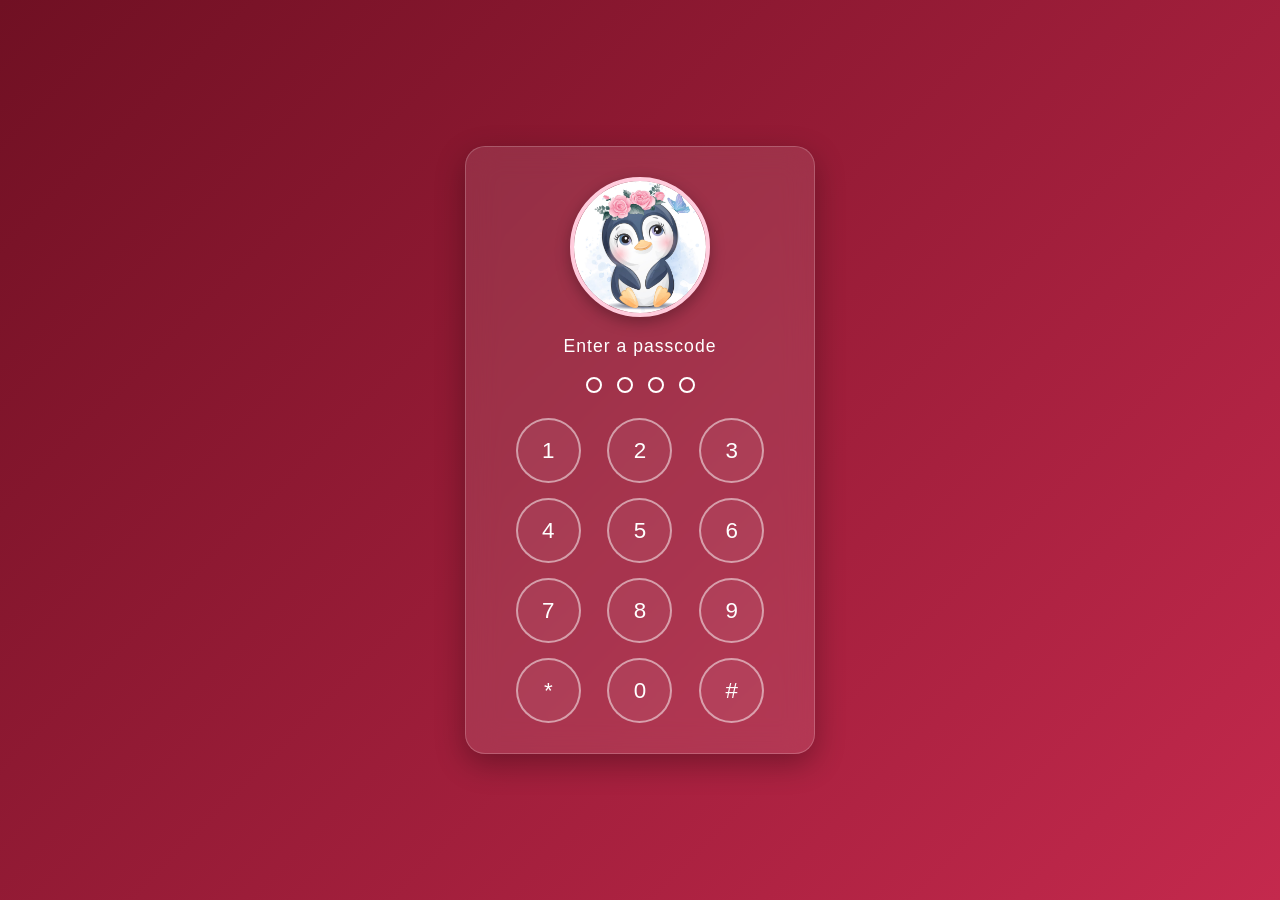
==== index.html @ f897c173 "Refactor floating hearts with styles for animation Updated heart elements with inline styles for pos" ====
<!DOCTYPE html>
<html lang="en">
<head>
    <meta charset="UTF-8">
    <meta name="viewport" content="width=device-width, initial-scale=1.0">
    <title>Happy Birthday!</title>
    <link rel="stylesheet" href="style.css">
</head>
<body>
    <!-- Background Music -->
    <audio id="bg-music" loop>
        <source src="assets/music.mp3" type="audio/mpeg">
    </audio>

   <!-- FLOATING HEARTS BACKGROUND -->
    <div class="hearts-bg">
        <div class="heart" style="--left: 10%; --delay: 0s; --size: 30px;">❤️</div>
        <div class="heart" style="--left: 30%; --delay: 2s; --size: 24px;">💖</div>
        <div class="heart" style="--left: 50%; --delay: 4s; --size: 35px;">💕</div>
        <div class="heart" style="--left: 70%; --delay: 1s; --size: 26px;">❤️</div>
        <div class="heart" style="--left: 85%; --delay: 5s; --size: 20px;">💖</div>
        <div class="heart" style="--left: 20%; --delay: 3s; --size: 28px;">💕</div>
    </div>

    <!-- SECTION 1: PASSCODE LOCK SCREEN -->
    <div id="lock-screen" class="screen">
        <div class="lock-container">
            <div class="image-frame">
                <!-- Heart shape frame ke liye CSS use karenge -->
                <img src="penguin.png" alt="Cute Penguin" id="profile-pic">
            </div>
            
            <h2>Enter a passcode</h2>
            
            <div class="passcode-display">
                <span class="dot" id="dot-1"></span>
                <span class="dot" id="dot-2"></span>
                <span class="dot" id="dot-3"></span>
                <span class="dot" id="dot-4"></span>
            </div>

            <div class="keypad">
                <button class="key" onclick="pressKey('1')">1</button>
                <button class="key" onclick="pressKey('2')">2</button>
                <button class="key" onclick="pressKey('3')">3</button>
                <button class="key" onclick="pressKey('4')">4</button>
                <button class="key" onclick="pressKey('5')">5</button>
                <button class="key" onclick="pressKey('6')">6</button>
                <button class="key" onclick="pressKey('7')">7</button>
                <button class="key" onclick="pressKey('8')">8</button>
                <button class="key" onclick="pressKey('9')">9</button>
                <button class="key" onclick="clearPasscode()">*</button>
                <button class="key" onclick="pressKey('0')">0</button>
                <button class="key" onclick="clearPasscode()">#</button>
            </div>
            <p id="error-message" style="color: #ffb3b3; display: none; margin-top: 15px;">Wrong Passcode! Try again.</p>
        </div>
    </div>

    <!-- SECTION 2: GIFTS SCREEN -->
    <div id="main-content" class="screen hidden">
        <div class="gifts-container">
            <h1 class="title-text">CLICK ON GIFTS TO OPEN</h1>
            
            <div class="gifts-row">
                <div class="gift-box" onclick="openGift(1)">
                    <img src="assets/gift.png" alt="Gift 1">
                </div>
                <div class="gift-box" onclick="openGift(2)">
                    <img src="assets/gift.png" alt="Gift 2">
                </div>
                <div class="gift-box" onclick="openGift(3)">
                    <img src="assets/gift.png" alt="Gift 3">
                </div>
            </div>
        </div>
    </div>

    <!-- SECTION 3: POLAROID / MESSAGE POPUPS -->
    <div id="popup-screen" class="screen hidden">
        <div class="popup-content">
            <button class="close-btn" onclick="closePopup()">X</button>
            <div id="popup-message">
                <!-- Messages JS se aayenge -->
            </div>
        </div>
    </div>

    <script src="script.js"></script>
</body>
</html>
---- style.css ----
/* BASIC SETUP */
* {
    margin: 0;
    padding: 0;
    box-sizing: border-box;
    font-family: 'Arial', sans-serif;
}

body {
    /* Safe fallback color agar gradient load na ho */
    background-color: #701023; 
    
    /* iOS Safari aur baaki sabhi browsers ke liye full gradient support */
    background: -webkit-linear-gradient(135deg, #701023 0%, #c4294d 100%);
    background: linear-gradient(135deg, #701023 0%, #c4294d 100%);
    
    color: white;
    display: flex;
    justify-content: center;
    align-items: center;
    
    /* iPhone par layout fix karne ke liye fixed height aur width */
    width: 100vw;
    height: 100vh;
    height: -webkit-fill-available; /* iPhone specific height fix */
    
    overflow: hidden; 
    position: relative;
}

/* HTML tag ko bhi background color dena zaroori hai taaki iPhone background white na kare */
html {
    background-color: #701023;
    height: -webkit-fill-available;
}
/* FLOATING HEARTS ANIMATION */
/* FLOATING HEARTS ANIMATION */
.hearts-bg {
    position: fixed; /* absolute ki jagah fixed taaki screen ke upar hi rahe */
    top: 0;
    left: 0;
    width: 100%;
    height: 100%;
    z-index: 0; /* Box ke piche rahega par background ke upar */
    overflow: hidden;
    pointer-events: none; /* Isse aap background ke piche ke buttons par click kar paoge */
}

.heart {
    position: absolute;
    bottom: -50px; /* Screen ke bilkul niche se start hoga */
    left: var(--left);
    font-size: var(--size);
    animation: floatUp 7s infinite linear;
    animation-delay: var(--delay);
    opacity: 0.6;
    will-change: transform; /* iPhone ke browser ko performance smooth rakhne ke liye bolta hai */
}

/* Hearts ko upar udane ka aur responsive rakhne ka jadoo */
@keyframes floatUp {
    0% {
        transform: translateY(0) scale(1);
        opacity: 0.8;
    }
    100% {
        transform: translateY(-110vh) scale(1.3); /* vh use kiya taaki har phone screen ke upar tak jaye */
        opacity: 0;
    }
}
/* COMMON SCREEN STYLES */
.screen {
    width: 100%;
    height: 100%;
    display: flex;
    justify-content: center;
    align-items: center;
    text-align: center;
    position: absolute;
    top: 0;
    left: 0;
    padding: 20px;
}

.hidden {
    display: none !important;
}

/* -------------------------------------
   SECTION 1: PASSCODE LOCK SCREEN
--------------------------------------- */
.lock-container {
    /* Glassmorphism Effect */
    background: rgba(255, 255, 255, 0.1);
    backdrop-filter: blur(15px);
    -webkit-backdrop-filter: blur(15px);
    border: 1px solid rgba(255, 255, 255, 0.2);
    
    padding: 30px 20px;
    border-radius: 20px;
    box-shadow: 0 10px 30px rgba(0,0,0,0.3);
    width: 100%;
    max-width: 350px;
}

/* Heart-shaped Image Frame */
.image-frame img {
    width: 140px; 
    height: 140px;
    border-radius: 50%; /* Image ko gol banayega */
    border: 4px solid #ffccdd;
    margin-bottom: 15px;
    object-fit: cover;
    box-shadow: 0 5px 15px rgba(0,0,0,0.3);
}

h2 {
    font-size: 1.1rem;
    margin-bottom: 20px;
    font-weight: normal;
    letter-spacing: 1px;
}

.passcode-display {
    display: flex;
    justify-content: center;
    gap: 15px;
    margin-bottom: 25px;
}

.dot {
    width: 16px;
    height: 16px;
    border: 2px solid white;
    border-radius: 50%;
    display: inline-block;
    transition: 0.2s;
}

.dot.active {
    background-color: white;
    transform: scale(1.2);
    box-shadow: 0 0 10px white;
}

.keypad {
    display: grid;
    grid-template-columns: repeat(3, 1fr);
    gap: 15px;
    max-width: 260px; 
    margin: 0 auto;
}

.key {
    background: rgba(255, 255, 255, 0.05);
    border: 2px solid rgba(255, 255, 255, 0.5);
    color: white;
    font-size: 1.4rem;
    width: 65px; 
    height: 65px;
    border-radius: 50%;
    cursor: pointer;
    transition: 0.2s;
    display: flex;
    justify-content: center;
    align-items: center;
    margin: 0 auto;
}

.key:hover, .key:active {
    background: rgba(255, 255, 255, 0.3);
    border-color: white;
    transform: scale(0.95);
}

/* -------------------------------------
   SECTION 2: GIFTS & POPUPS
--------------------------------------- */
.gifts-container {
    width: 100%;
    max-width: 500px;
}

.title-text {
    font-size: 2rem;
    margin-bottom: 40px;
    text-transform: uppercase;
    letter-spacing: 2px;
    text-shadow: 2px 2px 5px rgba(0,0,0,0.5);
}

.gifts-row {
    display: flex;
    justify-content: center;
    gap: 20px;
}

.gift-box {
    cursor: pointer;
    transition: 0.3s;
}

.gift-box img {
    width: 80px;
    height: auto;
    filter: drop-shadow(0 10px 10px rgba(0,0,0,0.4));
    transition: 0.3s;
}

.gift-box:hover img {
    transform: translateY(-10px) scale(1.1);
}

/* Polaroid Popup Style */
.popup-content {
    background: white;
    color: black;
    padding: 20px;
    padding-top: 40px;
    border-radius: 10px;
    width: 90%;
    max-width: 350px;
    position: relative;
    box-shadow: 0 15px 35px rgba(0,0,0,0.5);
    transform: rotate(-2deg); /* Polaroid ko thoda teda karne ke liye */
}

.close-btn {
    position: absolute;
    top: 10px;
    right: 15px;
    background: none;
    border: none;
    font-size: 1.5rem;
    font-weight: bold;
    color: #c4294d;
    cursor: pointer;
}

#popup-message {
    font-size: 1.2rem;
    font-family: 'Comic Sans MS', cursive, sans-serif;
    color: #333;
}

/* MOBILE RESPONSIVENESS */
@media (max-width: 360px) {
    .lock-container { padding: 20px 15px; }
    .image-frame img { width: 110px; height: 110px; }
    .key { width: 55px; height: 55px; font-size: 1.2rem; }
    .gifts-row { flex-wrap: wrap; gap: 15px; }
    .gift-box img { width: 70px; }
}
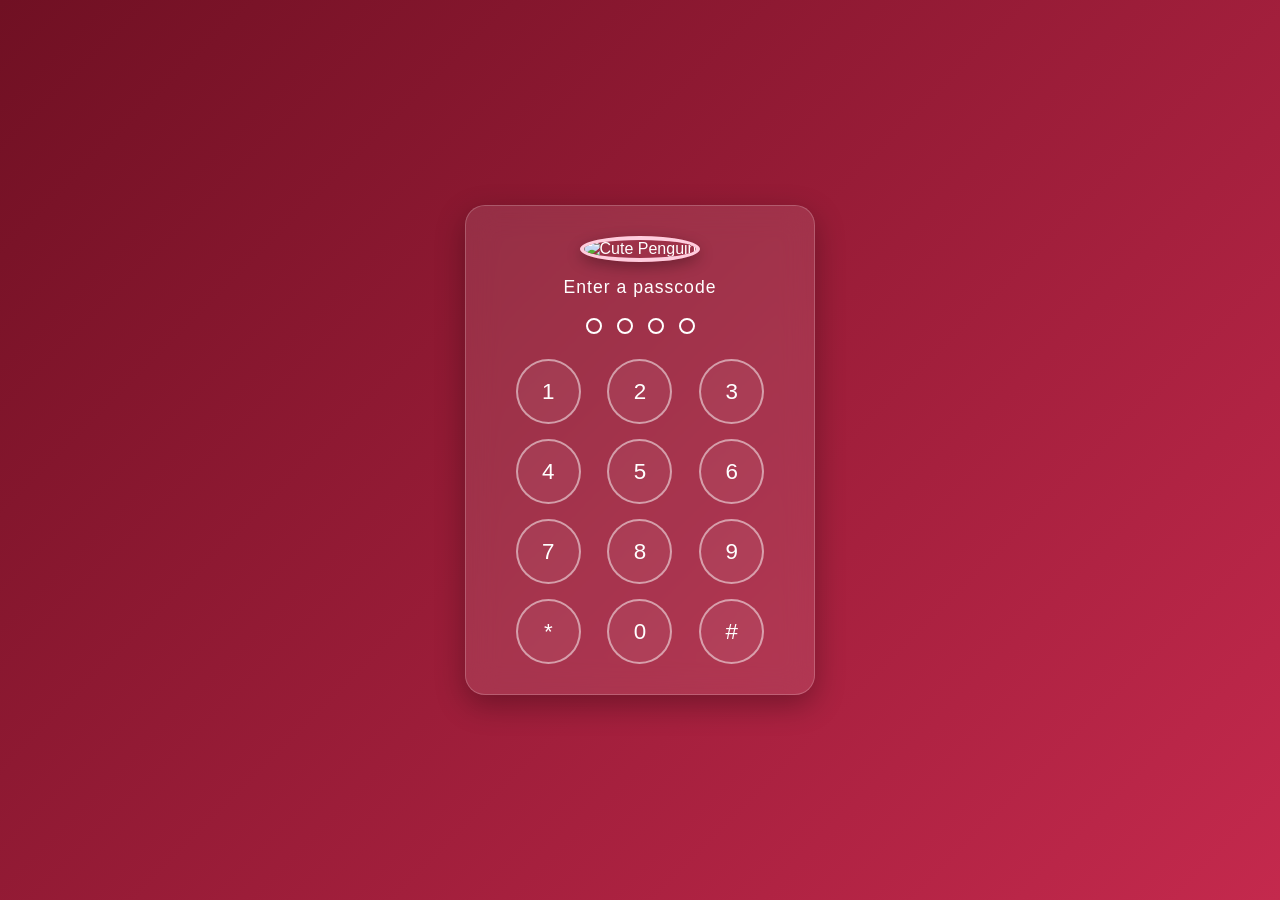
==== commit 043d53c6: "Update hearts and gifts sections in index.html" ====
--- a/index.html
+++ b/index.html
@@ -7,38 +7,31 @@
     <link rel="stylesheet" href="style.css">
 </head>
 <body>
-    <!-- Background Music -->
     <audio id="bg-music" loop>
         <source src="assets/music.mp3" type="audio/mpeg">
     </audio>
 
-   <!-- FLOATING HEARTS BACKGROUND -->
     <div class="hearts-bg">
         <div class="heart" style="--left: 10%; --delay: 0s; --size: 30px;">❤️</div>
-        <div class="heart" style="--left: 30%; --delay: 2s; --size: 24px;">💖</div>
+        <div class="heart" style="--left: 30%; --delay: 2s; --size: 24px;">🎀</div>
         <div class="heart" style="--left: 50%; --delay: 4s; --size: 35px;">💕</div>
-        <div class="heart" style="--left: 70%; --delay: 1s; --size: 26px;">❤️</div>
+        <div class="heart" style="--left: 70%; --delay: 1s; --size: 26px;">🧸</div>
         <div class="heart" style="--left: 85%; --delay: 5s; --size: 20px;">💖</div>
-        <div class="heart" style="--left: 20%; --delay: 3s; --size: 28px;">💕</div>
     </div>
 
     <!-- SECTION 1: PASSCODE LOCK SCREEN -->
     <div id="lock-screen" class="screen">
         <div class="lock-container">
             <div class="image-frame">
-                <!-- Heart shape frame ke liye CSS use karenge -->
-                <img src="penguin.png" alt="Cute Penguin" id="profile-pic">
+                <img src="assets/penguin.jpg" alt="Cute Penguin" id="profile-pic">
             </div>
-            
             <h2>Enter a passcode</h2>
-            
             <div class="passcode-display">
                 <span class="dot" id="dot-1"></span>
                 <span class="dot" id="dot-2"></span>
                 <span class="dot" id="dot-3"></span>
                 <span class="dot" id="dot-4"></span>
             </div>
-
             <div class="keypad">
                 <button class="key" onclick="pressKey('1')">1</button>
                 <button class="key" onclick="pressKey('2')">2</button>
@@ -60,28 +53,18 @@
     <!-- SECTION 2: GIFTS SCREEN -->
     <div id="main-content" class="screen hidden">
         <div class="gifts-container">
-            <h1 class="title-text">CLICK ON GIFTS TO OPEN</h1>
-            
+            <h1 class="title-text">CLICK ON GIFTS TO OPEN 🎀</h1>
             <div class="gifts-row">
-                <div class="gift-box" onclick="openGift(1)">
+                <!-- Ab ye seedha naye page par bhejenge -->
+                <div class="gift-box" onclick="location.href='gift1.html'">
                     <img src="assets/gift.png" alt="Gift 1">
                 </div>
-                <div class="gift-box" onclick="openGift(2)">
+                <div class="gift-box" onclick="location.href='gift2.html'">
                     <img src="assets/gift.png" alt="Gift 2">
                 </div>
-                <div class="gift-box" onclick="openGift(3)">
+                <div class="gift-box" onclick="location.href='gift3.html'">
                     <img src="assets/gift.png" alt="Gift 3">
                 </div>
-            </div>
-        </div>
-    </div>
-
-    <!-- SECTION 3: POLAROID / MESSAGE POPUPS -->
-    <div id="popup-screen" class="screen hidden">
-        <div class="popup-content">
-            <button class="close-btn" onclick="closePopup()">X</button>
-            <div id="popup-message">
-                <!-- Messages JS se aayenge -->
             </div>
         </div>
     </div>
--- a/style.css
+++ b/style.css
@@ -41,8 +41,7 @@
     left: 0;
     width: 100%;
     height: 100%;
-    z-index: 0; /* Box ke piche rahega par background ke upar */
-    overflow: hidden;
+   
     pointer-events: none; /* Isse aap background ke piche ke buttons par click kar paoge */
 }
 
@@ -251,3 +250,89 @@
     .gifts-row { flex-wrap: wrap; gap: 15px; }
     .gift-box img { width: 70px; }
 }
+/* UPGRADED LOVE TEMPLATE BOX */
+.love-template-box {
+    background: rgba(255, 240, 243, 0.95); /* Creamy white/pinkish background */
+    color: #4a0e17; /* Dark maroon text for readability */
+    padding: 25px 15px;
+    border-radius: 25px;
+    width: 92%;
+    max-width: 400px;
+    height: 80vh; /* Phone ki screen ke hisaab se 80% height */
+    overflow-y: auto; /* Agar content zyada ho toh scroll ho jaye */
+    position: relative;
+    box-shadow: 0 15px 35px rgba(0,0,0,0.6);
+    border: 3px solid #ffccd5;
+}
+
+.close-btn {
+    position: sticky; /* Taaki scroll karne par bhi close button upar hi rahe */
+    top: 0;
+    float: right;
+    background: #c4294d;
+    border: none;
+    font-size: 0.9rem;
+    font-weight: bold;
+    color: white;
+    padding: 8px 15px;
+    border-radius: 20px;
+    cursor: pointer;
+    box-shadow: 0 5px 10px rgba(0,0,0,0.2);
+    z-index: 100;
+}
+
+#popup-header-title h3 {
+    font-size: 1.6rem;
+    color: #c4294d;
+    margin-top: 10px;
+    margin-bottom: 20px;
+    font-family: 'Georgia', serif;
+}
+
+/* MEMORIES GALLERY (POLAROID GRID) */
+.memories-gallery {
+    display: grid;
+    grid-template-columns: repeat(2, 1fr); /* 2 columns me photos dikhengi */
+    gap: 15px;
+    margin-bottom: 25px;
+}
+
+.polaroid {
+    background: white;
+    padding: 8px;
+    padding-bottom: 15px;
+    box-shadow: 0 8px 15px rgba(0,0,0,0.15);
+    border-radius: 4px;
+    transform: rotate(calc(var(--r, 0deg))); /* Thoda random rotation effect */
+}
+
+/* Photos ko realistic look dene ke liye thoda tede-mede angles */
+.polaroid:nth-child(odd) { --r: -3deg; }
+.polaroid:nth-child(even) { --r: 3deg; }
+
+.polaroid img {
+    width: 100%;
+    height: 120px;
+    object-fit: cover;
+    border: 1px solid #ddd;
+}
+
+.caption {
+    font-size: 0.75rem;
+    text-align: center;
+    margin-top: 8px;
+    font-family: 'Comic Sans MS', cursive, sans-serif;
+    color: #555;
+}
+
+/* LOVE LETTER TEXT SECTION */
+.love-letter {
+    background: #fff5f6;
+    padding: 15px;
+    border-radius: 15px;
+    border-left: 4px solid #c4294d;
+    text-align: left;
+    font-size: 1.05rem;
+    line-height: 1.6;
+    font-family: 'Georgia', serif;
+}
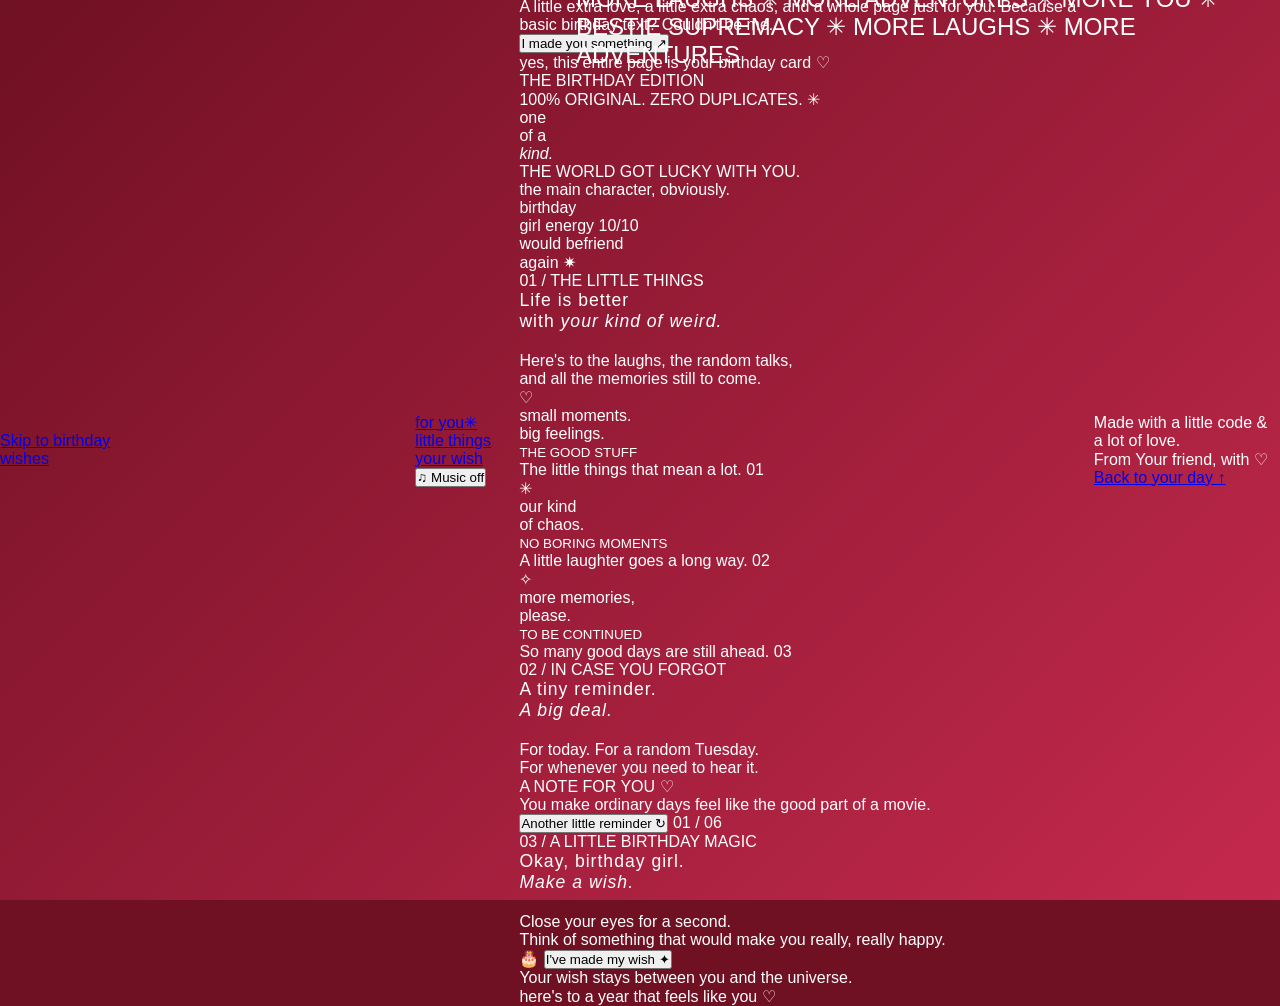
==== commit c62f3747: "Enhance index.html with meta tags and accessibility Added meta tags for theme color and description," ====
--- a/index.html
+++ b/index.html
@@ -1,74 +1,459 @@
 <!DOCTYPE html>
 <html lang="en">
 <head>
-    <meta charset="UTF-8">
-    <meta name="viewport" content="width=device-width, initial-scale=1.0">
-    <title>Happy Birthday!</title>
-    <link rel="stylesheet" href="style.css">
+  <meta charset="UTF-8">
+
+  <meta
+    name="viewport"
+    content="width=device-width, initial-scale=1.0"
+  >
+
+  <meta name="theme-color" content="#ff71ad">
+
+  <meta
+    name="description"
+    content="A little corner of the internet, made for a very special birthday girl."
+  >
+
+  <title>For you, birthday girl ♡</title>
+
+  <link
+    rel="icon"
+    type="image/svg+xml"
+    href="data:image/svg+xml,%3Csvg xmlns='http://www.w3.org/2000/svg' viewBox='0 0 64 64'%3E%3Crect width='64' height='64' rx='16' fill='%23ff71ad'/%3E%3Cpath d='M32 48 13 30C1 17 21 5 32 20 43 5 63 17 51 30Z' fill='%23251c24'/%3E%3C/svg%3E"
+  >
+
+  <link rel="stylesheet" href="style.css">
+  <script src="script.js" defer></script>
 </head>
+
 <body>
-    <audio id="bg-music" loop>
-        <source src="assets/music.mp3" type="audio/mpeg">
-    </audio>
-
-    <div class="hearts-bg">
-        <div class="heart" style="--left: 10%; --delay: 0s; --size: 30px;">❤️</div>
-        <div class="heart" style="--left: 30%; --delay: 2s; --size: 24px;">🎀</div>
-        <div class="heart" style="--left: 50%; --delay: 4s; --size: 35px;">💕</div>
-        <div class="heart" style="--left: 70%; --delay: 1s; --size: 26px;">🧸</div>
-        <div class="heart" style="--left: 85%; --delay: 5s; --size: 20px;">💖</div>
+  <a class="skip-link" href="#main">
+    Skip to birthday wishes
+  </a>
+
+  <canvas id="confetti" aria-hidden="true"></canvas>
+
+  <header class="topbar wrap">
+    <a
+      class="wordmark"
+      href="#main"
+      aria-label="For you, home"
+    >
+      for you<span aria-hidden="true">✳</span>
+    </a>
+
+    <nav aria-label="Birthday sections">
+      <a href="#little-things">little things</a>
+      <a href="#wish">your wish</a>
+    </nav>
+
+    <button
+      class="music-button"
+      id="music-button"
+      type="button"
+      aria-pressed="false"
+    >
+      <span aria-hidden="true">♫</span>
+      <span id="music-label">Music off</span>
+    </button>
+  </header>
+
+  <main id="main">
+    <section
+      class="hero wrap"
+      aria-labelledby="birthday-title"
+    >
+      <div class="hero-copy">
+        <p class="eyebrow">
+          <span class="mini-star" aria-hidden="true">✦</span>
+          A VERY IMPORTANT HUMAN WAS BORN
+        </p>
+
+        <h1 id="birthday-title">
+          Happy<br>
+          <em>birthday,</em><br>
+          <span class="friend-name">Bestie</span><span class="name-dot">.</span>
+        </h1>
+
+        <p
+          class="hero-description"
+          id="hero-description"
+        >
+          A little extra love, a little extra chaos, and a whole
+          page just for you. Because a basic birthday text?
+          Couldn't be me.
+        </p>
+
+        <button
+          class="button button-dark"
+          id="open-letter"
+          type="button"
+        >
+          I made you something
+          <span aria-hidden="true">↗</span>
+        </button>
+
+        <p class="handwritten hero-footnote">
+          yes, this entire page is your birthday card ♡
+        </p>
+      </div>
+
+      <div class="hero-scrapbook">
+        <span class="scrapbook-label">
+          THE BIRTHDAY EDITION
+        </span>
+
+        <div class="hero-polaroid">
+          <div class="cover-space" id="cover-space">
+            <div
+              class="cover-lettering"
+              id="cover-fallback"
+            >
+              <span class="cover-top">
+                100% ORIGINAL. ZERO DUPLICATES.
+              </span>
+
+              <span
+                class="cover-sparkle"
+                aria-hidden="true"
+              >
+                ✳
+              </span>
+
+              <p>
+                one<br>
+                of a<br>
+                <em>kind.</em>
+              </p>
+
+              <span class="cover-bottom">
+                THE WORLD GOT LUCKY WITH YOU.
+              </span>
+            </div>
+          </div>
+
+          <p class="handwritten">
+            the main character, obviously.
+          </p>
+        </div>
+
+        <span class="sticker sticker-pink">
+          birthday<br>
+          girl energy
+        </span>
+
+        <span
+          class="sticker sticker-white"
+          aria-hidden="true"
+        >
+          10/10<br>
+          would befriend<br>
+          again
+        </span>
+
+        <span
+          class="scrapbook-star"
+          aria-hidden="true"
+        >
+          ✷
+        </span>
+      </div>
+    </section>
+
+    <div
+      class="ribbon"
+      aria-label="More laughs, more adventures, more you"
+    >
+      <div>
+        MORE LAUGHS <span>✳</span>
+        MORE ADVENTURES <span>✳</span>
+        MORE YOU <span>✳</span>
+        BESTIE SUPREMACY <span>✳</span>
+        MORE LAUGHS <span>✳</span>
+        MORE ADVENTURES
+      </div>
     </div>
 
-    <!-- SECTION 1: PASSCODE LOCK SCREEN -->
-    <div id="lock-screen" class="screen">
-        <div class="lock-container">
-            <div class="image-frame">
-                <img src="assets/penguin.jpg" alt="Cute Penguin" id="profile-pic">
+    <section
+      class="little-things wrap section-space"
+      id="little-things"
+      aria-labelledby="little-title"
+    >
+      <div class="section-heading">
+        <div>
+          <p class="eyebrow">
+            01 / THE LITTLE THINGS
+          </p>
+
+          <h2 id="little-title">
+            Life is better<br>
+            with <em>your kind of weird.</em>
+          </h2>
+        </div>
+
+        <p class="section-aside">
+          Here's to the laughs, the random talks,<br>
+          and all the memories still to come.
+        </p>
+      </div>
+
+      <div class="memory-grid" id="memory-grid">
+        <figure class="memory-card" data-memory="0">
+          <div class="memory-visual memory-pink">
+            <div class="memory-fallback">
+              <span aria-hidden="true">♡</span>
+
+              <p>
+                small moments.<br>
+                big feelings.
+              </p>
+
+              <small>THE GOOD STUFF</small>
             </div>
-            <h2>Enter a passcode</h2>
-            <div class="passcode-display">
-                <span class="dot" id="dot-1"></span>
-                <span class="dot" id="dot-2"></span>
-                <span class="dot" id="dot-3"></span>
-                <span class="dot" id="dot-4"></span>
+          </div>
+
+          <figcaption>
+            <span class="memory-caption">
+              The little things that mean a lot.
+            </span>
+
+            <span class="memory-number">01</span>
+          </figcaption>
+        </figure>
+
+        <figure class="memory-card" data-memory="1">
+          <div class="memory-visual memory-lime">
+            <div class="memory-fallback">
+              <span aria-hidden="true">✳</span>
+
+              <p>
+                our kind<br>
+                of chaos.
+              </p>
+
+              <small>NO BORING MOMENTS</small>
             </div>
-            <div class="keypad">
-                <button class="key" onclick="pressKey('1')">1</button>
-                <button class="key" onclick="pressKey('2')">2</button>
-                <button class="key" onclick="pressKey('3')">3</button>
-                <button class="key" onclick="pressKey('4')">4</button>
-                <button class="key" onclick="pressKey('5')">5</button>
-                <button class="key" onclick="pressKey('6')">6</button>
-                <button class="key" onclick="pressKey('7')">7</button>
-                <button class="key" onclick="pressKey('8')">8</button>
-                <button class="key" onclick="pressKey('9')">9</button>
-                <button class="key" onclick="clearPasscode()">*</button>
-                <button class="key" onclick="pressKey('0')">0</button>
-                <button class="key" onclick="clearPasscode()">#</button>
+          </div>
+
+          <figcaption>
+            <span class="memory-caption">
+              A little laughter goes a long way.
+            </span>
+
+            <span class="memory-number">02</span>
+          </figcaption>
+        </figure>
+
+        <figure class="memory-card" data-memory="2">
+          <div class="memory-visual memory-purple">
+            <div class="memory-fallback">
+              <span aria-hidden="true">✧</span>
+
+              <p>
+                more memories,<br>
+                please.
+              </p>
+
+              <small>TO BE CONTINUED</small>
             </div>
-            <p id="error-message" style="color: #ffb3b3; display: none; margin-top: 15px;">Wrong Passcode! Try again.</p>
+          </div>
+
+          <figcaption>
+            <span class="memory-caption">
+              So many good days are still ahead.
+            </span>
+
+            <span class="memory-number">03</span>
+          </figcaption>
+        </figure>
+      </div>
+    </section>
+
+    <section
+      class="reminder-section"
+      aria-labelledby="reminder-title"
+    >
+      <div class="reminder-inner wrap">
+        <div>
+          <p class="eyebrow">
+            02 / IN CASE YOU FORGOT
+          </p>
+
+          <h2 id="reminder-title">
+            A tiny reminder.<br>
+            <em>A big deal.</em>
+          </h2>
+
+          <p>
+            For today. For a random Tuesday.<br>
+            For whenever you need to hear it.
+          </p>
         </div>
+
+        <div class="reminder-note">
+          <span class="note-label">
+            A NOTE FOR YOU ♡
+          </span>
+
+          <p
+            id="reminder-text"
+            aria-live="polite"
+            aria-atomic="true"
+          >
+            You make ordinary days feel like the good part
+            of a movie.
+          </p>
+
+          <button
+            class="button button-outline"
+            id="next-reminder"
+            type="button"
+          >
+            Another little reminder
+            <span aria-hidden="true">↻</span>
+          </button>
+
+          <span class="note-count" id="note-count">
+            01 / 06
+          </span>
+        </div>
+      </div>
+    </section>
+
+    <section
+      class="wish-section wrap section-space"
+      id="wish"
+      aria-labelledby="wish-title"
+    >
+      <p class="eyebrow">
+        03 / A LITTLE BIRTHDAY MAGIC
+      </p>
+
+      <h2 id="wish-title">
+        Okay, birthday girl.<br>
+        <em>Make a wish.</em>
+      </h2>
+
+      <p>
+        Close your eyes for a second.<br>
+        Think of something that would make you really,
+        really happy.
+      </p>
+
+      <span
+        class="cake-emoji"
+        id="cake-emoji"
+        aria-hidden="true"
+      >
+        🎂
+      </span>
+
+      <button
+        class="button button-pink"
+        id="wish-button"
+        type="button"
+      >
+        I've made my wish
+        <span aria-hidden="true">✦</span>
+      </button>
+
+      <p
+        class="wish-response"
+        id="wish-response"
+        role="status"
+      >
+        Your wish stays between you and the universe.
+      </p>
+
+      <p class="handwritten wish-signoff">
+        here's to a year that feels like you ♡
+      </p>
+    </section>
+  </main>
+
+  <footer class="footer wrap">
+    <p>Made with a little code & a lot of love.</p>
+
+    <p>
+      From <span class="sender-name">Your friend</span>,
+      with ♡
+    </p>
+
+    <a href="#main">Back to your day ↑</a>
+  </footer>
+
+  <dialog
+    class="letter-dialog"
+    id="letter-dialog"
+    aria-labelledby="letter-title"
+  >
+    <button
+      class="close-button"
+      id="close-letter"
+      type="button"
+      aria-label="Close birthday letter"
+    >
+      ×
+    </button>
+
+    <div class="letter-content">
+      <p class="eyebrow">JUST BETWEEN US</p>
+
+      <h2 id="letter-title">
+        Hey,
+        <span class="friend-name">Bestie</span>
+        <span aria-hidden="true">♡</span>
+      </h2>
+
+      <div id="letter-body">
+        <p>
+          Happy birthday! I hope this year brings you a
+          hundred new reasons to smile. Thank you for being you.
+        </p>
+      </div>
+
+      <p class="letter-signature handwritten">
+        Always cheering for you,<br>
+        <span class="sender-name">Your friend</span> ♡
+      </p>
+
+      <button
+        class="button button-dark"
+        id="letter-done"
+        type="button"
+      >
+        Keeping this forever ♡
+      </button>
     </div>
-
-    <!-- SECTION 2: GIFTS SCREEN -->
-    <div id="main-content" class="screen hidden">
-        <div class="gifts-container">
-            <h1 class="title-text">CLICK ON GIFTS TO OPEN 🎀</h1>
-            <div class="gifts-row">
-                <!-- Ab ye seedha naye page par bhejenge -->
-                <div class="gift-box" onclick="location.href='gift1.html'">
-                    <img src="assets/gift.png" alt="Gift 1">
-                </div>
-                <div class="gift-box" onclick="location.href='gift2.html'">
-                    <img src="assets/gift.png" alt="Gift 2">
-                </div>
-                <div class="gift-box" onclick="location.href='gift3.html'">
-                    <img src="assets/gift.png" alt="Gift 3">
-                </div>
-            </div>
-        </div>
-    </div>
-
-    <script src="script.js"></script>
+  </dialog>
+
+  <dialog
+    class="photo-dialog"
+    id="photo-dialog"
+    aria-labelledby="photo-caption"
+  >
+    <button
+      class="close-button"
+      id="close-photo"
+      type="button"
+      aria-label="Close photo"
+    >
+      ×
+    </button>
+
+    <img id="enlarged-photo" alt="" hidden>
+
+    <p id="photo-caption"></p>
+  </dialog>
+
+  <p class="toast" id="toast" role="status" hidden></p>
+
+  <noscript>
+    <p class="noscript-note">
+      Happy birthday! Enable JavaScript to open the letter,
+      play music and make a wish.
+    </p>
+  </noscript>
 </body>
 </html>
--- a/style.css
+++ b/style.css
@@ -336,3 +336,295 @@
     line-height: 1.6;
     font-family: 'Georgia', serif;
 }
+/* -------------------------------------
+   FULL LOVE TEMPLATE PAGE STYLES
+--------------------------------------- */
+.love-page {
+    background: linear-gradient(135deg, #ffeef2 0%, #ffccd5 100%) !important;
+    color: #4a0e17 !important;
+    overflow-y: auto !important; /* Scroll allowed on full page */
+}
+
+.full-template-container {
+    width: 100%;
+    max-width: 450px;
+    padding: 30px 20px;
+    margin: 0 auto;
+    text-align: center;
+}
+
+.back-btn {
+    background: #c4294d;
+    color: white;
+    border: none;
+    padding: 8px 15px;
+    border-radius: 20px;
+    font-weight: bold;
+    cursor: pointer;
+    float: left;
+    margin-bottom: 20px;
+}
+
+.love-heading {
+    font-family: 'Georgia', serif;
+    font-size: 1.8rem;
+    color: #c4294d;
+    margin-top: 40px;
+    margin-bottom: 30px;
+    text-shadow: 1px 1px 2px rgba(0,0,0,0.1);
+}
+
+/* POOKIE FRAMES */
+.love-frames-grid {
+    display: flex;
+    flex-direction: column;
+    gap: 35px;
+    margin-bottom: 40px;
+    align-items: center;
+}
+
+.pookie-frame {
+    background: white;
+    padding: 12px;
+    padding-bottom: 25px;
+    border-radius: 15px;
+    box-shadow: 0 10px 25px rgba(196, 41, 77, 0.2);
+    width: 85%;
+    position: relative;
+    border: 2px dashed #ff85a2;
+}
+
+/* Tede-mede frames look */
+.frame-left { transform: rotate(-4deg); }
+.frame-right { transform: rotate(4deg); }
+
+.pookie-frame img {
+    width: 100%;
+    height: 200px;
+    object-fit: cover;
+    border-radius: 10px;
+}
+
+/* Cute Pookie Ribbon */
+.ribbon {
+    position: absolute;
+    top: -15px;
+    left: 45%;
+    font-size: 24px;
+}
+
+/* ANIMATED MESSAGE BOX */
+.animated-message-box {
+    background: white;
+    padding: 20px;
+    border-radius: 20px;
+    border: 2px solid #ffccd5;
+    text-align: left;
+    box-shadow: 0 8px 20px rgba(0,0,0,0.05);
+    
+    /* Animation implementation */
+    animation: slideUpFade 1.5s ease-out forwards;
+    opacity: 0;
+}
+
+.animated-text {
+    font-family: 'Georgia', serif;
+    font-size: 1.1rem;
+    line-height: 1.6;
+    color: #5c1825;
+}
+
+/* MSG SLIDE UP ANIMATION */
+@keyframes slideUpFade {
+    0% {
+        transform: translateY(40px);
+        opacity: 0;
+    }
+    100% {
+        transform: translateY(0);
+        opacity: 1;
+    }
+}
+/* -------------------------------------
+   AESTHETIC SCRAPBOOK & VINTAGE DESIGN (MOBILE OPTIMIZED)
+--------------------------------------- */
+.aesthetic-page {
+    background: #a22c38 !important; 
+    color: white !important;
+    overflow-x: hidden !important;
+    overflow-y: auto !important;
+    width: 100%;
+    -webkit-text-size-adjust: 100%;
+}
+
+.scrapbook-container {
+    width: 100%;
+    max-width: 420px; /* Mobile layout standard width */
+    margin: 0 auto;
+    padding: 15px 10px 40px 10px;
+    box-sizing: border-box;
+}
+
+.back-btn {
+    background: #4a0e17;
+    color: white;
+    border: none;
+    padding: 6px 12px;
+    border-radius: 20px;
+    font-weight: bold;
+    cursor: pointer;
+    margin-bottom: 15px;
+    font-size: 0.85rem;
+}
+
+/* SECTION 1: HANGING POLAROIDS */
+.hanging-section {
+    position: relative;
+    padding-top: 25px;
+    margin-bottom: 30px;
+    width: 100%;
+}
+
+.string-line {
+    width: 100%;
+    height: 2px;
+    background: rgba(255, 255, 255, 0.4);
+    position: absolute;
+    top: 20px;
+    left: 0;
+}
+
+.polaroid-string {
+    display: flex;
+    justify-content: space-evenly; /* Teeno photos screen me evenly distribute hongi */
+    align-items: center;
+    width: 100%;
+    gap: 5px;
+    padding: 10px 0;
+}
+
+.hanging-polaroid {
+    background: white;
+    padding: 5px 5px 12px 5px;
+    box-shadow: 0 5px 15px rgba(0,0,0,0.3);
+    width: 30%; /* Automatic response based on mobile width */
+    max-width: 110px;
+    flex-shrink: 0;
+    position: relative;
+}
+
+.hanging-polaroid img {
+    width: 100%;
+    height: 75px; /* Mobile friendly square look */
+    object-fit: cover;
+}
+
+.clip {
+    position: absolute;
+    top: -12px;
+    left: 38%;
+    font-size: 12px;
+    z-index: 5;
+}
+
+.p-rot-left { transform: rotate(-4deg); }
+.p-rot-right { transform: rotate(5deg); }
+.p-rot-straight { transform: rotate(-1deg); }
+
+/* Cloud Effect */
+.cloud-bottom {
+    background: #fff;
+    color: #4a0e17;
+    border-radius: 30px 30px 15px 15px;
+    padding: 15px 10px;
+    margin-top: 15px;
+    box-shadow: 0 -3px 10px rgba(0,0,0,0.1);
+}
+
+.cloud-text {
+    font-family: 'Georgia', serif;
+    font-size: 1.1rem;
+    font-style: italic;
+    text-align: center;
+}
+
+/* SECTION 2: MESSAGES & CAMERA */
+.message-section-wrapper {
+    display: flex;
+    flex-direction: column;
+    gap: 20px;
+    align-items: center;
+    width: 100%;
+    box-sizing: border-box;
+}
+
+.scallop-card {
+    background: #fffdf2; 
+    color: #2b050a;
+    padding: 15px;
+    border-radius: 15px;
+    width: 100%;
+    box-shadow: 0 8px 20px rgba(0,0,0,0.2);
+    border: 3px dashed #e6dcb8; 
+    box-sizing: border-box;
+}
+
+.love-title {
+    font-family: 'Georgia', serif;
+    font-size: 1.2rem;
+    margin-bottom: 10px;
+    color: #a22c38;
+}
+
+.typing-container {
+    width: 100%;
+}
+
+.typing-text {
+    font-family: 'Courier New', Courier, monospace;
+    font-size: 0.9rem;
+    line-height: 1.4;
+    word-wrap: break-word; /* Force text to stay in bounds */
+}
+
+/* CAMERA FRAME */
+.camera-frame-box {
+    background: #4a0e17; 
+    padding: 10px;
+    border-radius: 12px;
+    width: 150px; /* Reduced for small displays */
+    border: 3px solid #fff;
+    box-shadow: 0 8px 15px rgba(0,0,0,0.3);
+}
+
+.camera-screen {
+    background: #000;
+    border-radius: 6px;
+    overflow: hidden;
+    height: 180px;
+}
+
+.camera-screen img {
+    width: 100%;
+    height: 100%;
+    object-fit: cover;
+}
+
+.camera-buttons {
+    display: flex;
+    justify-content: center;
+    gap: 10px;
+    margin-top: 6px;
+    font-size: 8px;
+    color: rgba(255, 255, 255, 0.5);
+}
+
+/* EXTRA SMALL SCREEN FIX (iPhones smaller than iPhone 11) */
+@media (max-width: 360px) {
+    .hanging-polaroid img { height: 60px; }
+    .cloud-text { font-size: 0.95rem; }
+    .love-title { font-size: 1.1rem; }
+    .typing-text { font-size: 0.85rem; }
+    .camera-frame-box { width: 130px; }
+    .camera-screen { height: 150px; }
+}
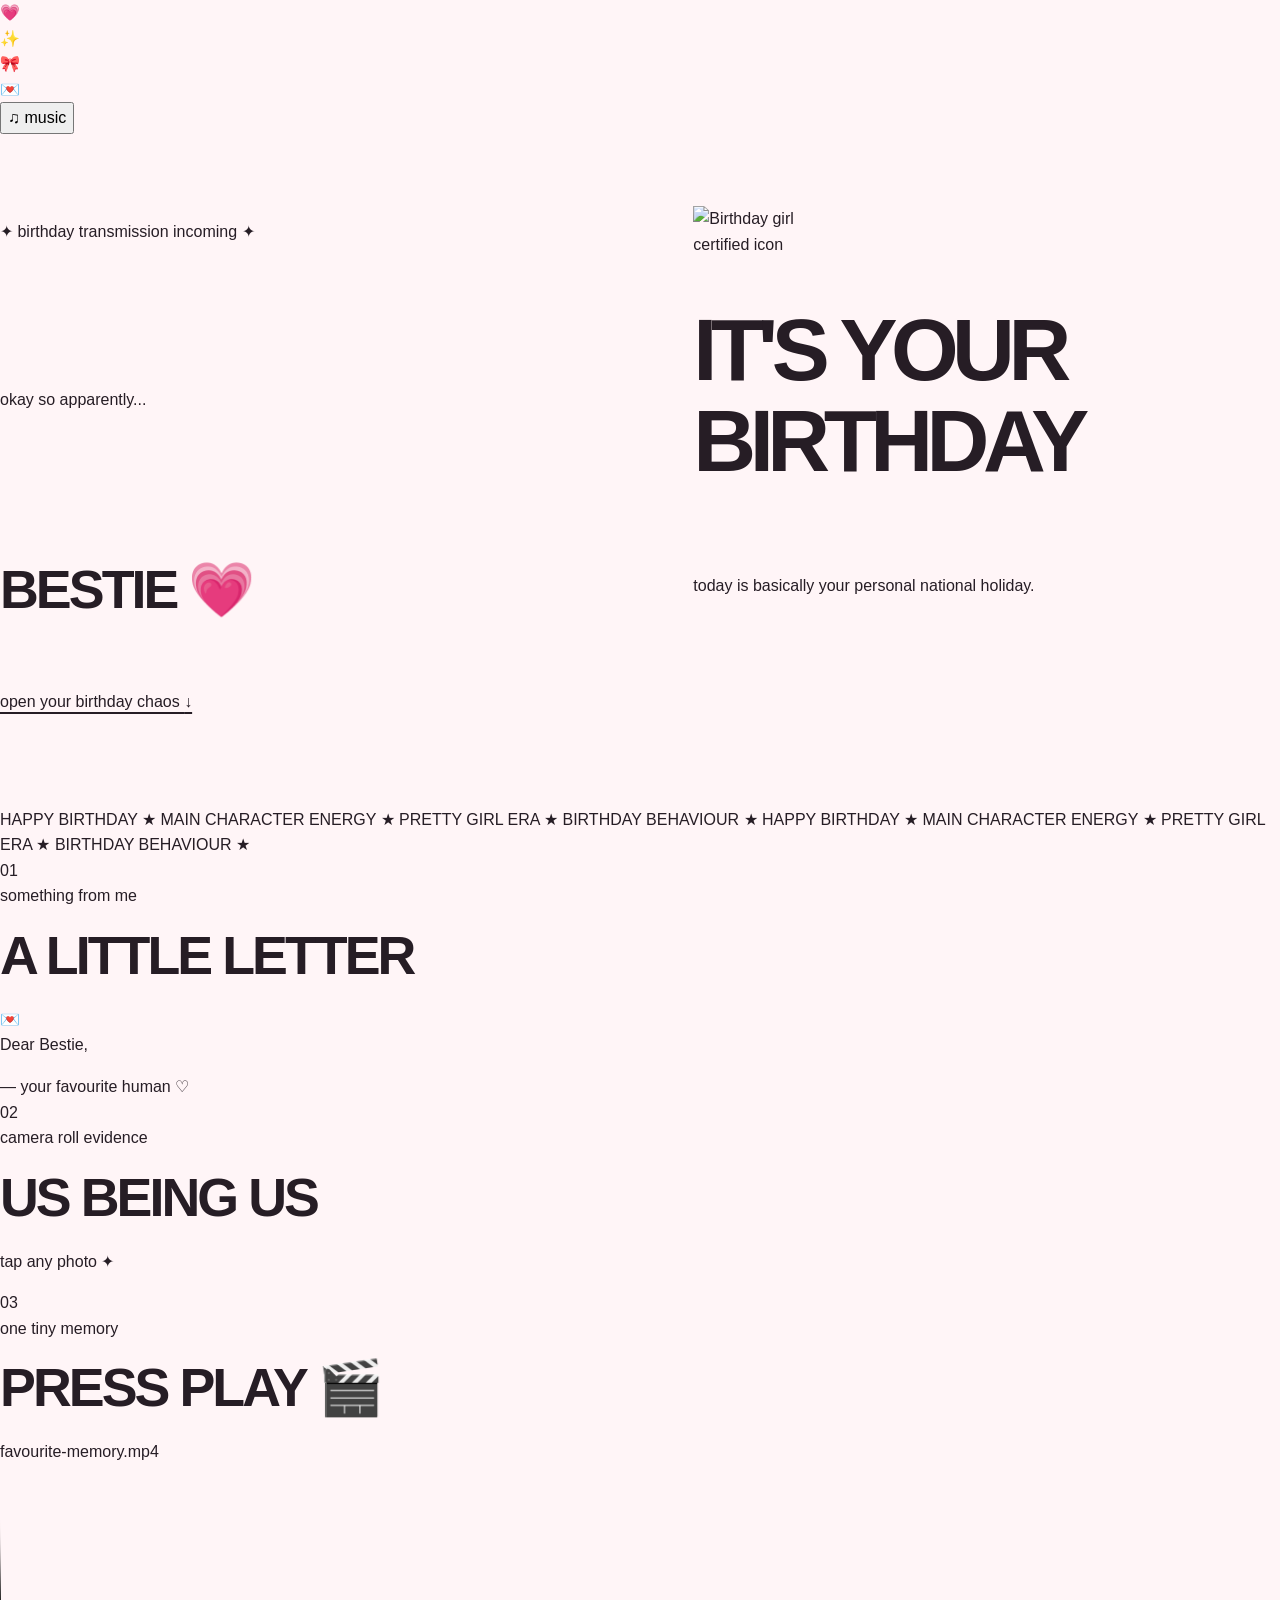
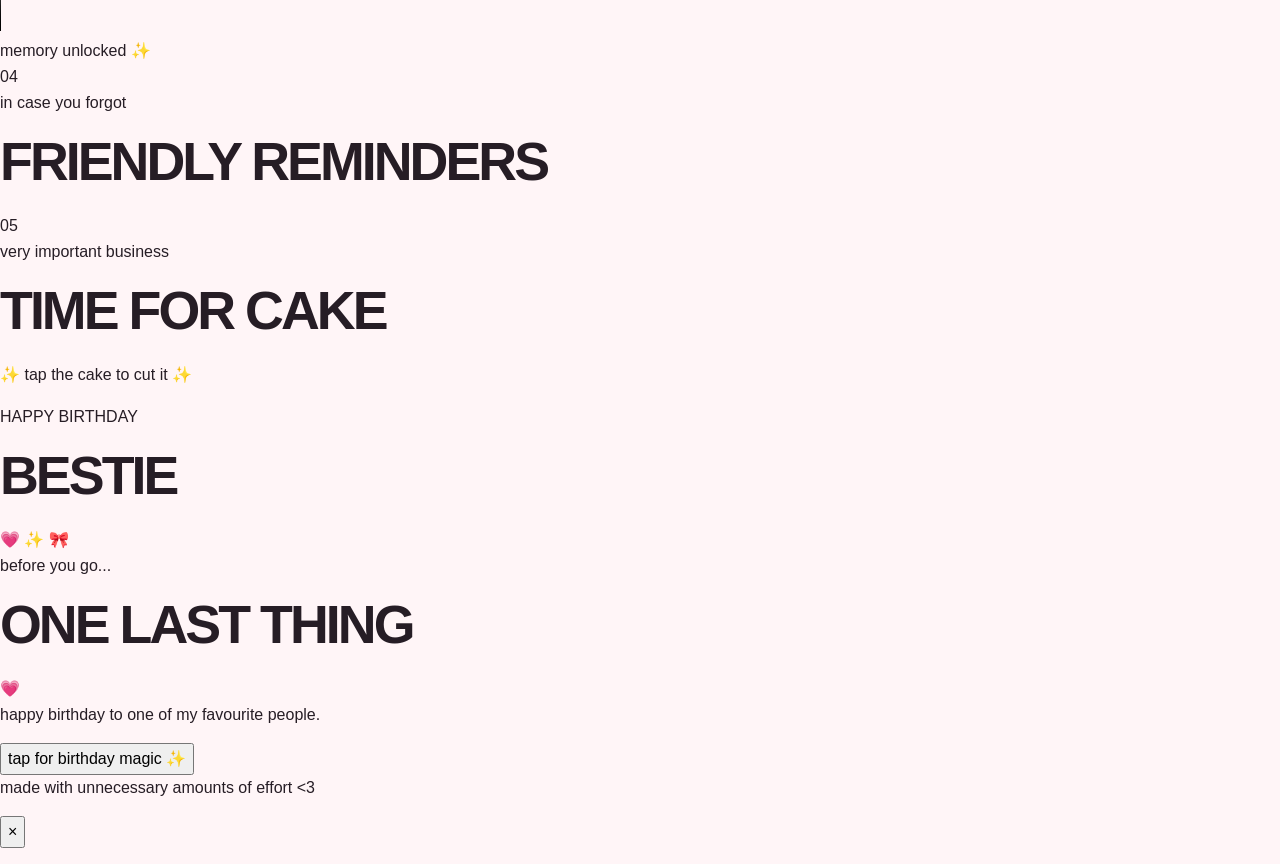
==== commit 7c8284a8: "Refactor index.html for birthday celebration enhancements Updated meta tags and modified title for b" ====
--- a/index.html
+++ b/index.html
@@ -1,459 +1,527 @@
 <!DOCTYPE html>
 <html lang="en">
 <head>
-  <meta charset="UTF-8">
-
-  <meta
-    name="viewport"
-    content="width=device-width, initial-scale=1.0"
-  >
-
-  <meta name="theme-color" content="#ff71ad">
-
-  <meta
-    name="description"
-    content="A little corner of the internet, made for a very special birthday girl."
-  >
-
-  <title>For you, birthday girl ♡</title>
-
-  <link
-    rel="icon"
-    type="image/svg+xml"
-    href="data:image/svg+xml,%3Csvg xmlns='http://www.w3.org/2000/svg' viewBox='0 0 64 64'%3E%3Crect width='64' height='64' rx='16' fill='%23ff71ad'/%3E%3Cpath d='M32 48 13 30C1 17 21 5 32 20 43 5 63 17 51 30Z' fill='%23251c24'/%3E%3C/svg%3E"
-  >
-
-  <link rel="stylesheet" href="style.css">
-  <script src="script.js" defer></script>
+    <meta charset="UTF-8">
+
+    <meta
+        name="viewport"
+        content="width=device-width, initial-scale=1.0, viewport-fit=cover"
+    >
+
+    <meta name="theme-color" content="#ff2e93">
+
+    <title>Happy Birthday 💗</title>
+
+    <link rel="preconnect" href="https://fonts.googleapis.com">
+    <link rel="preconnect" href="https://fonts.gstatic.com" crossorigin>
+
+    <link
+        href="https://fonts.googleapis.com/css2?family=DM+Sans:wght@400;500;600;700;800;900&family=Pacifico&family=Space+Grotesk:wght@400;500;600;700&display=swap"
+        rel="stylesheet"
+    >
+
+    <link rel="stylesheet" href="style.css">
 </head>
 
 <body>
-  <a class="skip-link" href="#main">
-    Skip to birthday wishes
-  </a>
-
-  <canvas id="confetti" aria-hidden="true"></canvas>
-
-  <header class="topbar wrap">
-    <a
-      class="wordmark"
-      href="#main"
-      aria-label="For you, home"
+
+    <!-- Background Decorations -->
+    <div class="bg-grid"></div>
+
+    <div class="blob blob-1"></div>
+    <div class="blob blob-2"></div>
+    <div class="blob blob-3"></div>
+
+    <!-- Floating Emojis -->
+    <div class="floating floating-1">💗</div>
+    <div class="floating floating-2">✨</div>
+    <div class="floating floating-3">🎀</div>
+    <div class="floating floating-4">💌</div>
+
+    <!-- MUSIC BUTTON -->
+    <button
+        id="musicBtn"
+        class="music-btn"
+        aria-label="Play music"
     >
-      for you<span aria-hidden="true">✳</span>
-    </a>
-
-    <nav aria-label="Birthday sections">
-      <a href="#little-things">little things</a>
-      <a href="#wish">your wish</a>
-    </nav>
-
-    <button
-      class="music-button"
-      id="music-button"
-      type="button"
-      aria-pressed="false"
+        <span id="musicIcon">♫</span>
+        <span id="musicText">music</span>
+    </button>
+
+    <audio id="bgMusic" loop preload="metadata">
+        <source src="music/song.mp3" type="audio/mpeg">
+    </audio>
+
+
+    <!-- HERO -->
+    <header class="hero">
+
+        <div class="mini-badge">
+            ✦ birthday transmission incoming ✦
+        </div>
+
+        <div class="hero-photo-wrap">
+
+            <div class="tape tape-left"></div>
+            <div class="tape tape-right"></div>
+
+            <img
+                id="coverPhoto"
+                src="images/cover.jpg"
+                alt="Birthday girl"
+                class="hero-photo"
+            >
+
+            <div class="photo-sticker">
+                certified icon
+            </div>
+
+        </div>
+
+        <p class="tiny-text">
+            okay so apparently...
+        </p>
+
+        <h1>
+            IT'S
+            <span class="pink-text">YOUR</span>
+            BIRTHDAY
+        </h1>
+
+        <h2 id="heroName">
+            BESTIE 💗
+        </h2>
+
+        <p id="heroIntro" class="hero-description">
+            today is basically your personal national holiday.
+        </p>
+
+        <a href="#letter" class="main-button">
+            open your birthday chaos
+            <span>↓</span>
+        </a>
+
+    </header>
+
+
+    <!-- MARQUEE -->
+    <section class="ticker-section">
+
+        <div class="ticker">
+
+            <div class="ticker-track">
+                <span>HAPPY BIRTHDAY ★</span>
+                <span>MAIN CHARACTER ENERGY ★</span>
+                <span>PRETTY GIRL ERA ★</span>
+                <span>BIRTHDAY BEHAVIOUR ★</span>
+                <span>HAPPY BIRTHDAY ★</span>
+                <span>MAIN CHARACTER ENERGY ★</span>
+                <span>PRETTY GIRL ERA ★</span>
+                <span>BIRTHDAY BEHAVIOUR ★</span>
+            </div>
+
+        </div>
+
+    </section>
+
+
+    <!-- LETTER -->
+    <section id="letter" class="section">
+
+        <div class="section-title-block">
+
+            <span class="section-number">
+                01
+            </span>
+
+            <div>
+                <p class="section-small">
+                    something from me
+                </p>
+
+                <h2>
+                    A LITTLE LETTER
+                </h2>
+            </div>
+
+        </div>
+
+
+        <article class="letter-card">
+
+            <div class="paper-hole hole-one"></div>
+            <div class="paper-hole hole-two"></div>
+
+            <span class="letter-sticker">
+                💌
+            </span>
+
+            <p>
+                Dear <span id="letterName">Bestie</span>,
+            </p>
+
+            <div id="letterContent"></div>
+
+            <div class="signature">
+                — <span id="yourName">your favourite human</span> ♡
+            </div>
+
+        </article>
+
+    </section>
+
+
+    <!-- PHOTO GALLERY -->
+    <section class="section gallery-section">
+
+        <div class="section-title-block">
+
+            <span class="section-number">
+                02
+            </span>
+
+            <div>
+                <p class="section-small">
+                    camera roll evidence
+                </p>
+
+                <h2>
+                    US BEING US
+                </h2>
+            </div>
+
+        </div>
+
+
+        <p class="section-description">
+            tap any photo ✦
+        </p>
+
+
+        <div
+            id="gallery"
+            class="gallery"
+        ></div>
+
+    </section>
+
+
+    <!-- VIDEO -->
+    <section class="section video-section">
+
+        <div class="section-title-block">
+
+            <span class="section-number">
+                03
+            </span>
+
+            <div>
+                <p class="section-small">
+                    one tiny memory
+                </p>
+
+                <h2>
+                    PRESS PLAY 🎬
+                </h2>
+            </div>
+
+        </div>
+
+
+        <div class="video-card">
+
+            <div class="video-top">
+
+                <div class="video-dots">
+                    <span></span>
+                    <span></span>
+                    <span></span>
+                </div>
+
+                <p>
+                    favourite-memory.mp4
+                </p>
+
+            </div>
+
+
+            <video
+                id="birthdayVideo"
+                controls
+                playsinline
+                preload="metadata"
+                poster="images/cover.jpg"
+            >
+                <source
+                    src="video/birthday.mp4"
+                    type="video/mp4"
+                >
+
+                Your browser does not support video.
+            </video>
+
+
+            <div class="video-caption">
+                memory unlocked ✨
+            </div>
+
+        </div>
+
+    </section>
+
+
+    <!-- REMINDERS -->
+    <section class="section">
+
+        <div class="section-title-block">
+
+            <span class="section-number">
+                04
+            </span>
+
+            <div>
+                <p class="section-small">
+                    in case you forgot
+                </p>
+
+                <h2>
+                    FRIENDLY REMINDERS
+                </h2>
+            </div>
+
+        </div>
+
+
+        <div
+            id="reminderContainer"
+            class="reminders"
+        ></div>
+
+    </section>
+
+
+    <!-- CAKE SECTION -->
+    <section
+        id="cakeSection"
+        class="section cake-section"
     >
-      <span aria-hidden="true">♫</span>
-      <span id="music-label">Music off</span>
-    </button>
-  </header>
-
-  <main id="main">
-    <section
-      class="hero wrap"
-      aria-labelledby="birthday-title"
+
+        <div class="section-title-block">
+
+            <span class="section-number">
+                05
+            </span>
+
+            <div>
+                <p class="section-small">
+                    very important business
+                </p>
+
+                <h2>
+                    TIME FOR CAKE
+                </h2>
+            </div>
+
+        </div>
+
+
+        <div class="cake-area">
+
+            <p
+                id="cakeInstruction"
+                class="cake-instruction"
+            >
+                ✨ tap the cake to cut it ✨
+            </p>
+
+
+            <div
+                id="cakeStage"
+                class="cake-stage"
+                role="button"
+                tabindex="0"
+                aria-label="Tap to cut birthday cake"
+            >
+
+                <!-- glow -->
+                <div class="cake-glow"></div>
+
+
+                <!-- Candles -->
+                <div class="candles">
+
+                    <div class="candle candle-1">
+                        <span class="flame"></span>
+                    </div>
+
+                    <div class="candle candle-2">
+                        <span class="flame"></span>
+                    </div>
+
+                    <div class="candle candle-3">
+                        <span class="flame"></span>
+                    </div>
+
+                </div>
+
+
+                <!-- Cake -->
+                <div class="cake">
+
+                    <!-- Left half -->
+                    <div class="cake-piece cake-left">
+
+                        <div class="cake-top"></div>
+
+                        <div class="icing icing-left"></div>
+
+                        <div class="cake-layer layer-one"></div>
+                        <div class="cake-layer layer-two"></div>
+                        <div class="cake-layer layer-three"></div>
+
+                        <div class="sprinkle sprinkle-a"></div>
+                        <div class="sprinkle sprinkle-b"></div>
+                        <div class="sprinkle sprinkle-c"></div>
+
+                    </div>
+
+
+                    <!-- Right half -->
+                    <div class="cake-piece cake-right">
+
+                        <div class="cake-top"></div>
+
+                        <div class="icing icing-right"></div>
+
+                        <div class="cake-layer layer-one"></div>
+                        <div class="cake-layer layer-two"></div>
+                        <div class="cake-layer layer-three"></div>
+
+                        <div class="sprinkle sprinkle-d"></div>
+                        <div class="sprinkle sprinkle-e"></div>
+                        <div class="sprinkle sprinkle-f"></div>
+
+                    </div>
+
+                </div>
+
+
+                <!-- Plate -->
+                <div class="cake-plate"></div>
+
+
+                <!-- Knife -->
+                <div class="knife">
+
+                    <div class="knife-blade"></div>
+                    <div class="knife-handle"></div>
+
+                </div>
+
+            </div>
+
+
+            <!-- NAME REVEAL -->
+            <div
+                id="nameReveal"
+                class="name-reveal"
+            >
+
+                <p>
+                    HAPPY BIRTHDAY
+                </p>
+
+                <h2 id="cakeName">
+                    BESTIE
+                </h2>
+
+                <span>
+                    💗 ✨ 🎀
+                </span>
+
+            </div>
+
+        </div>
+
+    </section>
+
+
+    <!-- FINAL MESSAGE -->
+    <section class="final-section">
+
+        <p class="final-small">
+            before you go...
+        </p>
+
+        <h2>
+            ONE LAST THING
+        </h2>
+
+        <div class="final-card">
+
+            <span class="final-heart">
+                💗
+            </span>
+
+            <p id="finalMessage">
+                happy birthday to one of my favourite people.
+            </p>
+
+        </div>
+
+
+        <button
+            id="wishButton"
+            class="wish-button"
+        >
+            tap for birthday magic ✨
+        </button>
+
+
+        <p class="made-with">
+            made with unnecessary amounts of effort &lt;3
+        </p>
+
+    </section>
+
+
+    <!-- PHOTO MODAL -->
+    <div
+        id="photoModal"
+        class="photo-modal"
     >
-      <div class="hero-copy">
-        <p class="eyebrow">
-          <span class="mini-star" aria-hidden="true">✦</span>
-          A VERY IMPORTANT HUMAN WAS BORN
-        </p>
-
-        <h1 id="birthday-title">
-          Happy<br>
-          <em>birthday,</em><br>
-          <span class="friend-name">Bestie</span><span class="name-dot">.</span>
-        </h1>
-
-        <p
-          class="hero-description"
-          id="hero-description"
+
+        <button
+            id="closeModal"
+            class="close-modal"
+            aria-label="Close photo"
         >
-          A little extra love, a little extra chaos, and a whole
-          page just for you. Because a basic birthday text?
-          Couldn't be me.
-        </p>
-
-        <button
-          class="button button-dark"
-          id="open-letter"
-          type="button"
-        >
-          I made you something
-          <span aria-hidden="true">↗</span>
+            ×
         </button>
 
-        <p class="handwritten hero-footnote">
-          yes, this entire page is your birthday card ♡
-        </p>
-      </div>
-
-      <div class="hero-scrapbook">
-        <span class="scrapbook-label">
-          THE BIRTHDAY EDITION
-        </span>
-
-        <div class="hero-polaroid">
-          <div class="cover-space" id="cover-space">
-            <div
-              class="cover-lettering"
-              id="cover-fallback"
+        <div class="modal-content">
+
+            <img
+                id="modalImage"
+                src=""
+                alt=""
             >
-              <span class="cover-top">
-                100% ORIGINAL. ZERO DUPLICATES.
-              </span>
-
-              <span
-                class="cover-sparkle"
-                aria-hidden="true"
-              >
-                ✳
-              </span>
-
-              <p>
-                one<br>
-                of a<br>
-                <em>kind.</em>
-              </p>
-
-              <span class="cover-bottom">
-                THE WORLD GOT LUCKY WITH YOU.
-              </span>
-            </div>
-          </div>
-
-          <p class="handwritten">
-            the main character, obviously.
-          </p>
-        </div>
-
-        <span class="sticker sticker-pink">
-          birthday<br>
-          girl energy
-        </span>
-
-        <span
-          class="sticker sticker-white"
-          aria-hidden="true"
-        >
-          10/10<br>
-          would befriend<br>
-          again
-        </span>
-
-        <span
-          class="scrapbook-star"
-          aria-hidden="true"
-        >
-          ✷
-        </span>
-      </div>
-    </section>
-
+
+            <p id="modalCaption"></p>
+
+        </div>
+
+    </div>
+
+
+    <!-- CONFETTI -->
     <div
-      class="ribbon"
-      aria-label="More laughs, more adventures, more you"
-    >
-      <div>
-        MORE LAUGHS <span>✳</span>
-        MORE ADVENTURES <span>✳</span>
-        MORE YOU <span>✳</span>
-        BESTIE SUPREMACY <span>✳</span>
-        MORE LAUGHS <span>✳</span>
-        MORE ADVENTURES
-      </div>
-    </div>
-
-    <section
-      class="little-things wrap section-space"
-      id="little-things"
-      aria-labelledby="little-title"
-    >
-      <div class="section-heading">
-        <div>
-          <p class="eyebrow">
-            01 / THE LITTLE THINGS
-          </p>
-
-          <h2 id="little-title">
-            Life is better<br>
-            with <em>your kind of weird.</em>
-          </h2>
-        </div>
-
-        <p class="section-aside">
-          Here's to the laughs, the random talks,<br>
-          and all the memories still to come.
-        </p>
-      </div>
-
-      <div class="memory-grid" id="memory-grid">
-        <figure class="memory-card" data-memory="0">
-          <div class="memory-visual memory-pink">
-            <div class="memory-fallback">
-              <span aria-hidden="true">♡</span>
-
-              <p>
-                small moments.<br>
-                big feelings.
-              </p>
-
-              <small>THE GOOD STUFF</small>
-            </div>
-          </div>
-
-          <figcaption>
-            <span class="memory-caption">
-              The little things that mean a lot.
-            </span>
-
-            <span class="memory-number">01</span>
-          </figcaption>
-        </figure>
-
-        <figure class="memory-card" data-memory="1">
-          <div class="memory-visual memory-lime">
-            <div class="memory-fallback">
-              <span aria-hidden="true">✳</span>
-
-              <p>
-                our kind<br>
-                of chaos.
-              </p>
-
-              <small>NO BORING MOMENTS</small>
-            </div>
-          </div>
-
-          <figcaption>
-            <span class="memory-caption">
-              A little laughter goes a long way.
-            </span>
-
-            <span class="memory-number">02</span>
-          </figcaption>
-        </figure>
-
-        <figure class="memory-card" data-memory="2">
-          <div class="memory-visual memory-purple">
-            <div class="memory-fallback">
-              <span aria-hidden="true">✧</span>
-
-              <p>
-                more memories,<br>
-                please.
-              </p>
-
-              <small>TO BE CONTINUED</small>
-            </div>
-          </div>
-
-          <figcaption>
-            <span class="memory-caption">
-              So many good days are still ahead.
-            </span>
-
-            <span class="memory-number">03</span>
-          </figcaption>
-        </figure>
-      </div>
-    </section>
-
-    <section
-      class="reminder-section"
-      aria-labelledby="reminder-title"
-    >
-      <div class="reminder-inner wrap">
-        <div>
-          <p class="eyebrow">
-            02 / IN CASE YOU FORGOT
-          </p>
-
-          <h2 id="reminder-title">
-            A tiny reminder.<br>
-            <em>A big deal.</em>
-          </h2>
-
-          <p>
-            For today. For a random Tuesday.<br>
-            For whenever you need to hear it.
-          </p>
-        </div>
-
-        <div class="reminder-note">
-          <span class="note-label">
-            A NOTE FOR YOU ♡
-          </span>
-
-          <p
-            id="reminder-text"
-            aria-live="polite"
-            aria-atomic="true"
-          >
-            You make ordinary days feel like the good part
-            of a movie.
-          </p>
-
-          <button
-            class="button button-outline"
-            id="next-reminder"
-            type="button"
-          >
-            Another little reminder
-            <span aria-hidden="true">↻</span>
-          </button>
-
-          <span class="note-count" id="note-count">
-            01 / 06
-          </span>
-        </div>
-      </div>
-    </section>
-
-    <section
-      class="wish-section wrap section-space"
-      id="wish"
-      aria-labelledby="wish-title"
-    >
-      <p class="eyebrow">
-        03 / A LITTLE BIRTHDAY MAGIC
-      </p>
-
-      <h2 id="wish-title">
-        Okay, birthday girl.<br>
-        <em>Make a wish.</em>
-      </h2>
-
-      <p>
-        Close your eyes for a second.<br>
-        Think of something that would make you really,
-        really happy.
-      </p>
-
-      <span
-        class="cake-emoji"
-        id="cake-emoji"
-        aria-hidden="true"
-      >
-        🎂
-      </span>
-
-      <button
-        class="button button-pink"
-        id="wish-button"
-        type="button"
-      >
-        I've made my wish
-        <span aria-hidden="true">✦</span>
-      </button>
-
-      <p
-        class="wish-response"
-        id="wish-response"
-        role="status"
-      >
-        Your wish stays between you and the universe.
-      </p>
-
-      <p class="handwritten wish-signoff">
-        here's to a year that feels like you ♡
-      </p>
-    </section>
-  </main>
-
-  <footer class="footer wrap">
-    <p>Made with a little code & a lot of love.</p>
-
-    <p>
-      From <span class="sender-name">Your friend</span>,
-      with ♡
-    </p>
-
-    <a href="#main">Back to your day ↑</a>
-  </footer>
-
-  <dialog
-    class="letter-dialog"
-    id="letter-dialog"
-    aria-labelledby="letter-title"
-  >
-    <button
-      class="close-button"
-      id="close-letter"
-      type="button"
-      aria-label="Close birthday letter"
-    >
-      ×
-    </button>
-
-    <div class="letter-content">
-      <p class="eyebrow">JUST BETWEEN US</p>
-
-      <h2 id="letter-title">
-        Hey,
-        <span class="friend-name">Bestie</span>
-        <span aria-hidden="true">♡</span>
-      </h2>
-
-      <div id="letter-body">
-        <p>
-          Happy birthday! I hope this year brings you a
-          hundred new reasons to smile. Thank you for being you.
-        </p>
-      </div>
-
-      <p class="letter-signature handwritten">
-        Always cheering for you,<br>
-        <span class="sender-name">Your friend</span> ♡
-      </p>
-
-      <button
-        class="button button-dark"
-        id="letter-done"
-        type="button"
-      >
-        Keeping this forever ♡
-      </button>
-    </div>
-  </dialog>
-
-  <dialog
-    class="photo-dialog"
-    id="photo-dialog"
-    aria-labelledby="photo-caption"
-  >
-    <button
-      class="close-button"
-      id="close-photo"
-      type="button"
-      aria-label="Close photo"
-    >
-      ×
-    </button>
-
-    <img id="enlarged-photo" alt="" hidden>
-
-    <p id="photo-caption"></p>
-  </dialog>
-
-  <p class="toast" id="toast" role="status" hidden></p>
-
-  <noscript>
-    <p class="noscript-note">
-      Happy birthday! Enable JavaScript to open the letter,
-      play music and make a wish.
-    </p>
-  </noscript>
+        id="confettiContainer"
+        class="confetti-container"
+    ></div>
+
+
+    <script src="script.js"></script>
+
 </body>
 </html>
--- a/style.css
+++ b/style.css
@@ -1,630 +1,995 @@
-/* BASIC SETUP */
+/* Website ke colors */
+:root {
+  --ink: #261d25;
+  --pink: #ff71ad;
+  --paper: #fff5f7;
+  --lime: #d5f36b;
+  --purple: #b3a1f6;
+  --white: #fffdfc;
+  --line: 2px solid var(--ink);
+}
+
+/* Basic setup */
 * {
+  box-sizing: border-box;
+}
+
+html {
+  scroll-behavior: smooth;
+  scroll-padding-top: 2rem;
+}
+
+body {
+  margin: 0;
+  color: var(--ink);
+  background: var(--paper);
+  font-family: Arial, Helvetica, sans-serif;
+  font-size: 16px;
+  line-height: 1.6;
+}
+
+body.modal-open {
+  overflow: hidden;
+}
+
+button,
+a {
+  -webkit-tap-highlight-color: transparent;
+}
+
+button {
+  font: inherit;
+  cursor: pointer;
+}
+
+a {
+  color: inherit;
+  text-decoration-thickness: 1.5px;
+  text-underline-offset: 5px;
+}
+
+button:focus-visible,
+a:focus-visible {
+  outline: 3px solid #5940cc;
+  outline-offset: 5px;
+}
+
+button:disabled {
+  cursor: wait;
+  opacity: 0.65;
+}
+
+img {
+  max-width: 100%;
+  display: block;
+}
+
+[hidden] {
+  display: none !important;
+}
+
+::selection {
+  color: var(--ink);
+  background: var(--lime);
+}
+
+.wrap {
+  width: min(1180px, calc(100% - 80px));
+  margin-inline: auto;
+}
+
+.skip-link {
+  position: fixed;
+  top: -100px;
+  left: 20px;
+  z-index: 100;
+  background: white;
+  padding: 12px;
+}
+
+.skip-link:focus {
+  top: 12px;
+}
+
+/* Header */
+.topbar {
+  min-height: 96px;
+  display: flex;
+  align-items: center;
+  gap: 28px;
+  border-bottom: var(--line);
+}
+
+.wordmark {
+  margin-right: auto;
+  font-weight: 900;
+  font-size: 1.9rem;
+  letter-spacing: -0.09em;
+  text-decoration: none;
+}
+
+.wordmark span {
+  color: #b32061;
+  margin-left: 0.25em;
+}
+
+.topbar nav {
+  display: flex;
+  gap: 26px;
+  font-size: 0.9rem;
+}
+
+.topbar nav a {
+  text-decoration: none;
+}
+
+.topbar nav a:hover {
+  text-decoration: underline;
+}
+
+.music-button {
+  min-height: 44px;
+  display: flex;
+  align-items: center;
+  gap: 9px;
+  padding: 8px 16px;
+  border: 1.5px solid var(--ink);
+  border-radius: 40px;
+  background: transparent;
+  font-size: 0.875rem;
+  font-weight: 700;
+}
+
+.music-button[aria-pressed="true"] {
+  background: var(--lime);
+}
+
+/* Main birthday section */
+.hero {
+  display: grid;
+  grid-template-columns: 1.1fr 1fr;
+  gap: 48px;
+  align-items: center;
+  padding-block: 72px 92px;
+}
+
+.eyebrow {
+  margin: 0 0 20px;
+  font-size: 0.78rem;
+  font-weight: 800;
+  letter-spacing: 0.13em;
+  line-height: 1.7;
+}
+
+.mini-star {
+  font-size: 1.2rem;
+  margin-right: 8px;
+  color: #b32061;
+}
+
+h1,
+h2,
+p {
+  margin-top: 0;
+}
+
+h1 {
+  font-size: clamp(3.8rem, 6.8vw, 6rem);
+  font-weight: 900;
+  letter-spacing: -0.075em;
+  line-height: 1.04;
+  margin-bottom: 25px;
+  overflow-wrap: anywhere;
+}
+
+h1 em,
+h2 em {
+  font-family: Georgia, "Times New Roman", serif;
+  font-weight: 400;
+  letter-spacing: -0.055em;
+}
+
+h1 em {
+  color: #ac235c;
+}
+
+.name-dot {
+  color: #ac235c;
+}
+
+.hero-description {
+  max-width: 405px;
+  margin-bottom: 27px;
+  font-size: 1rem;
+  line-height: 1.8;
+}
+
+/* Buttons */
+.button {
+  display: inline-flex;
+  justify-content: center;
+  align-items: center;
+  gap: 24px;
+  max-width: 100%;
+  min-height: 54px;
+  padding: 13px 23px;
+  border: var(--line);
+  border-radius: 7px;
+  font-weight: 700;
+  line-height: 1.5;
+  box-shadow: 4px 4px 0 var(--ink);
+  transition: transform 0.18s, box-shadow 0.18s;
+}
+
+.button:hover {
+  transform: translate(-2px, -2px);
+  box-shadow: 6px 6px 0 var(--ink);
+}
+
+.button:active {
+  transform: translate(3px, 3px);
+  box-shadow: 1px 1px 0 var(--ink);
+}
+
+.button-dark {
+  background: var(--ink);
+  color: var(--white);
+  box-shadow: 4px 4px 0 var(--pink);
+}
+
+.button-dark:hover {
+  box-shadow: 6px 6px 0 var(--pink);
+}
+
+.button-pink {
+  background: var(--pink);
+  color: var(--ink);
+}
+
+.button-outline {
+  background: var(--white);
+  color: var(--ink);
+}
+
+.handwritten {
+  font-family:
+    "Comic Sans MS",
+    "Segoe Print",
+    "Bradley Hand",
+    cursive;
+}
+
+.hero-footnote {
+  font-size: 0.9rem;
+  margin: 22px 0 0;
+  transform: rotate(-2deg);
+}
+
+/* Scrapbook photo */
+.hero-scrapbook {
+  position: relative;
+  min-width: 0;
+  padding: 35px 40px 28px;
+  background-image:
+    linear-gradient(#261d2510 1px, transparent 1px),
+    linear-gradient(90deg, #261d2510 1px, transparent 1px);
+  background-size: 24px 24px;
+}
+
+.scrapbook-label {
+  display: block;
+  text-align: center;
+  font-size: 0.75rem;
+  font-weight: 800;
+  letter-spacing: 0.13em;
+  margin-bottom: 20px;
+}
+
+.hero-polaroid {
+  padding: 14px 14px 3px;
+  background: var(--white);
+  border: var(--line);
+  box-shadow: 8px 8px 0 #261d251a;
+  transform: rotate(-5deg);
+}
+
+.hero-polaroid > p {
+  margin: 14px 0 12px;
+  text-align: center;
+  font-size: 1.05rem;
+}
+
+.cover-space {
+  aspect-ratio: 4 / 4.5;
+  position: relative;
+  overflow: hidden;
+  background: var(--lime);
+}
+
+.cover-photo {
+  width: 100%;
+  height: 100%;
+  object-fit: cover;
+}
+
+.cover-lettering {
+  height: 100%;
+  display: flex;
+  flex-direction: column;
+  padding: 24px;
+  position: relative;
+}
+
+.cover-top,
+.cover-bottom {
+  font-size: 0.75rem;
+  font-weight: 800;
+  letter-spacing: 0.08em;
+}
+
+.cover-bottom {
+  margin-top: auto;
+  padding-top: 12px;
+}
+
+.cover-lettering p {
+  font-size: clamp(3.4rem, 5.4vw, 5rem);
+  font-weight: 900;
+  letter-spacing: -0.075em;
+  line-height: 1.06;
+  margin: auto 0;
+}
+
+.cover-lettering p em {
+  font-family: Georgia, serif;
+  font-weight: 400;
+}
+
+.cover-sparkle {
+  position: absolute;
+  right: 18px;
+  top: 34%;
+  font-size: 5.5rem;
+  line-height: 1;
+}
+
+.sticker {
+  position: absolute;
+  font-weight: 800;
+  text-align: center;
+  line-height: 1.15;
+  border: var(--line);
+  box-shadow: 3px 3px 0 var(--ink);
+}
+
+.sticker-pink {
+  background: var(--pink);
+  right: 0;
+  top: 21%;
+  padding: 18px 20px;
+  font-size: 1.2rem;
+  transform: rotate(12deg);
+}
+
+.sticker-white {
+  background: var(--white);
+  left: -6px;
+  bottom: 20px;
+  padding: 20px;
+  font-size: 0.85rem;
+  border-radius: 50%;
+  transform: rotate(-13deg);
+}
+
+.scrapbook-star {
+  position: absolute;
+  right: 3px;
+  bottom: -10px;
+  font-size: 5.4rem;
+  line-height: 1;
+  color: #ac235c;
+}
+
+/* Pink strip */
+.ribbon {
+  overflow: hidden;
+  border-block: var(--line);
+  background: var(--pink);
+  padding: 17px 0;
+}
+
+.ribbon > div {
+  width: max-content;
+  font-weight: 900;
+  font-size: 1.05rem;
+  word-spacing: 0.12em;
+}
+
+.ribbon span {
+  padding: 0 30px;
+}
+
+/* Section headings */
+.section-space {
+  padding-block: 90px;
+}
+
+.section-heading {
+  display: flex;
+  justify-content: space-between;
+  align-items: end;
+  gap: 28px;
+  margin-bottom: 44px;
+}
+
+h2 {
+  font-size: clamp(2.3rem, 4.2vw, 3.7rem);
+  font-weight: 900;
+  letter-spacing: -0.055em;
+  line-height: 1.15;
+  margin-bottom: 20px;
+}
+
+.section-heading h2 {
+  margin-bottom: 0;
+}
+
+.section-aside {
+  font-size: 0.9rem;
+  text-align: right;
+  margin-bottom: 6px;
+}
+
+/* Memories */
+.memory-grid {
+  display: grid;
+  grid-template-columns: repeat(3, minmax(0, 1fr));
+  gap: 28px;
+  padding: 10px 6px;
+}
+
+.memory-card {
+  min-width: 0;
+  margin: 0;
+  padding: 12px 12px 0;
+  border: var(--line);
+  background: var(--white);
+  box-shadow: 5px 5px 0 #261d2519;
+  transform: rotate(-2deg);
+}
+
+.memory-card:nth-child(2) {
+  transform: rotate(3deg);
+  margin-top: 14px;
+}
+
+.memory-card:nth-child(3) {
+  transform: rotate(-1deg);
+}
+
+.memory-visual {
+  aspect-ratio: 1 / 1.05;
+  position: relative;
+  overflow: hidden;
+}
+
+.memory-pink {
+  background: #ffabd0;
+}
+
+.memory-lime {
+  background: var(--lime);
+}
+
+.memory-purple {
+  background: var(--purple);
+}
+
+.memory-fallback {
+  padding: 24px 20px;
+  height: 100%;
+  display: flex;
+  flex-direction: column;
+  align-items: center;
+  justify-content: center;
+  text-align: center;
+}
+
+.memory-fallback > span {
+  font-family: Georgia, serif;
+  font-size: 3.9rem;
+  line-height: 1;
+}
+
+.memory-fallback p {
+  font-size: clamp(1.5rem, 2.4vw, 2.25rem);
+  font-weight: 900;
+  letter-spacing: -0.055em;
+  line-height: 1.2;
+  margin: 15px 0;
+}
+
+.memory-fallback small {
+  font-size: 0.75rem;
+  font-weight: 700;
+  letter-spacing: 0.09em;
+}
+
+.memory-photo-button {
+  width: 100%;
+  height: 100%;
+  display: block;
+  padding: 0;
+  border: 0;
+  background: transparent;
+}
+
+.memory-photo-button:focus-visible {
+  outline-offset: -6px;
+}
+
+.memory-photo-button img {
+  width: 100%;
+  height: 100%;
+  object-fit: cover;
+  transition: transform 0.3s;
+}
+
+.memory-photo-button:hover img {
+  transform: scale(1.035);
+}
+
+.memory-card figcaption {
+  display: flex;
+  align-items: center;
+  justify-content: space-between;
+  gap: 15px;
+  padding: 18px 3px;
+  font-size: 0.875rem;
+  line-height: 1.5;
+}
+
+.memory-number {
+  font-family: Georgia, serif;
+  font-style: italic;
+  font-size: 1.1rem;
+}
+
+/* Reminder notes */
+.reminder-section {
+  background: var(--ink);
+  color: var(--white);
+  padding-block: 76px;
+  border-block: var(--line);
+}
+
+.reminder-inner {
+  display: grid;
+  grid-template-columns: 1fr 1fr;
+  gap: 80px;
+  align-items: center;
+}
+
+.reminder-inner > div > p:last-child {
+  color: #e1cfd9;
+  margin-bottom: 0;
+}
+
+.reminder-inner .eyebrow {
+  color: var(--pink);
+}
+
+.reminder-inner h2 em {
+  color: var(--pink);
+}
+
+.reminder-note {
+  position: relative;
+  background: var(--lime);
+  color: var(--ink);
+  padding: 32px;
+  border: var(--line);
+  transform: rotate(2deg);
+  box-shadow: 7px 7px 0 var(--pink);
+}
+
+.note-label {
+  font-size: 0.75rem;
+  font-weight: 800;
+  letter-spacing: 0.1em;
+}
+
+#reminder-text {
+  font-family: Georgia, serif;
+  font-size: clamp(1.6rem, 2.3vw, 2.1rem);
+  line-height: 1.35;
+  min-height: 5.5em;
+  margin: 24px 0;
+}
+
+.reminder-note .button {
+  font-size: 0.875rem;
+  gap: 15px;
+}
+
+.note-count {
+  display: block;
+  margin-top: 22px;
+  text-align: right;
+  font-size: 0.75rem;
+  font-weight: 700;
+}
+
+/* Birthday wish */
+.wish-section {
+  text-align: center;
+}
+
+.wish-section h2 {
+  margin-bottom: 24px;
+}
+
+.wish-section > p:not(.eyebrow):not(.handwritten) {
+  max-width: 500px;
+  margin-inline: auto;
+}
+
+.cake-emoji {
+  display: block;
+  font-size: 6rem;
+  line-height: 1.3;
+  margin: 22px auto 30px;
+}
+
+.wish-response {
+  font-size: 0.875rem;
+  min-height: 3em;
+  margin-top: 22px;
+}
+
+.wish-signoff {
+  margin: 25px 0 0;
+  font-size: 1.35rem;
+  color: #ac235c;
+  transform: rotate(-3deg);
+}
+
+/* Footer */
+.footer {
+  border-top: var(--line);
+  padding-block: 28px;
+  display: flex;
+  flex-wrap: wrap;
+  justify-content: space-between;
+  gap: 18px;
+  font-size: 0.875rem;
+}
+
+.footer p {
+  margin: 0;
+}
+
+/* Birthday letter popup */
+.letter-dialog {
+  color: var(--ink);
+  width: min(640px, calc(100% - 28px));
+  max-height: 88vh;
+  max-height: 88dvh;
+  border: var(--line);
+  padding: 0;
+  background: var(--white);
+  border-radius: 8px;
+  box-shadow: 8px 8px 0 var(--pink);
+}
+
+dialog::backdrop {
+  background: #261d25b8;
+  backdrop-filter: blur(5px);
+}
+
+.letter-content {
+  padding: 52px 42px 38px;
+}
+
+.letter-content h2 {
+  overflow-wrap: anywhere;
+}
+
+#letter-body {
+  font-size: 1.025rem;
+  line-height: 1.85;
+}
+
+#letter-body p {
+  white-space: pre-line;
+  overflow-wrap: anywhere;
+}
+
+.letter-signature {
+  color: #ac235c;
+  font-size: 1.3rem;
+  line-height: 1.6;
+  margin: 30px 0;
+}
+
+.close-button {
+  position: absolute;
+  top: 9px;
+  right: 9px;
+  z-index: 2;
+  width: 44px;
+  height: 44px;
+  border: var(--line);
+  border-radius: 50%;
+  background: var(--pink);
+  color: var(--ink);
+  font-size: 1.8rem;
+  line-height: 1;
+}
+
+/* Full photo popup */
+.photo-dialog {
+  position: fixed;
+  width: min(850px, calc(100% - 28px));
+  max-height: 92vh;
+  max-height: 92dvh;
+  border: var(--line);
+  border-radius: 8px;
+  padding: 14px;
+  background: var(--white);
+  color: var(--ink);
+}
+
+.photo-dialog img {
+  width: 100%;
+  max-height: 73vh;
+  max-height: 73dvh;
+  object-fit: contain;
+  background: var(--paper);
+}
+
+.photo-dialog p {
+  margin: 14px 6px 4px;
+}
+
+/* Confetti and status messages */
+#confetti {
+  position: fixed;
+  inset: 0;
+  width: 100%;
+  height: 100%;
+  z-index: 20;
+  pointer-events: none;
+}
+
+.toast {
+  position: fixed;
+  bottom: 20px;
+  left: 50%;
+  transform: translateX(-50%);
+  z-index: 30;
+  margin: 0;
+  padding: 12px 18px;
+  width: max-content;
+  max-width: calc(100% - 32px);
+  border: var(--line);
+  border-radius: 7px;
+  box-shadow: 3px 3px 0 var(--ink);
+  background: var(--lime);
+  font-size: 0.9rem;
+  text-align: center;
+}
+
+.noscript-note {
+  padding: 20px;
+  background: var(--lime);
+  text-align: center;
+}
+
+/* Tablet */
+@media (max-width: 950px) {
+  .wrap {
+    width: calc(100% - 48px);
+  }
+
+  .hero {
+    gap: 20px;
+    padding-block: 55px 70px;
+  }
+
+  .hero-scrapbook {
+    padding-inline: 24px;
+  }
+
+  .cover-lettering {
+    padding: 18px;
+  }
+
+  .cover-top,
+  .cover-bottom {
+    font-size: 0.75rem;
+    line-height: 1.4;
+  }
+
+  .cover-lettering p {
+    font-size: 3.6rem;
+  }
+
+  .cover-sparkle {
+    font-size: 4rem;
+    right: 10px;
+  }
+
+  .sticker-pink {
+    font-size: 1rem;
+    padding: 13px;
+    right: -5px;
+  }
+
+  .section-aside {
+    max-width: 230px;
+  }
+
+  .memory-grid {
+    gap: 20px;
+  }
+
+  .memory-fallback {
+    padding: 18px 10px;
+  }
+
+  .memory-fallback > span {
+    font-size: 3rem;
+  }
+
+  .reminder-inner {
+    gap: 40px;
+  }
+
+  .reminder-note {
+    padding: 26px;
+  }
+}
+
+/* Mobile */
+@media (max-width: 700px) {
+  .wrap {
+    width: calc(100% - 40px);
+  }
+
+  .topbar {
+    min-height: 80px;
+    gap: 12px;
+  }
+
+  .topbar nav {
+    display: none;
+  }
+
+  .hero {
+    grid-template-columns: 1fr;
+    gap: 44px;
+    padding-block: 42px 58px;
+  }
+
+  h1 {
+    font-size: clamp(3.5rem, 13.2vw, 5.7rem);
+  }
+
+  .hero-copy {
+    max-width: 520px;
+  }
+
+  .hero-description {
+    max-width: 430px;
+  }
+
+  .hero-scrapbook {
+    width: 100%;
+    max-width: 450px;
+    justify-self: center;
+    padding-inline: 38px;
+  }
+
+  .cover-lettering {
+    padding: 22px;
+  }
+
+  .cover-lettering p {
+    font-size: clamp(3.5rem, 16vw, 5rem);
+  }
+
+  .cover-sparkle {
+    font-size: 5rem;
+  }
+
+  .sticker-pink {
+    right: 0;
+    padding: 16px;
+    font-size: 1.1rem;
+  }
+
+  .sticker-white {
+    left: 0;
+    font-size: 0.78rem;
+    padding: 16px;
+  }
+
+  .section-space {
+    padding-block: 62px;
+  }
+
+  .section-heading {
+    align-items: start;
+    flex-direction: column;
+    gap: 18px;
+  }
+
+  .section-aside {
+    text-align: left;
+    max-width: 100%;
     margin: 0;
-    padding: 0;
-    box-sizing: border-box;
-    font-family: 'Arial', sans-serif;
-}
-
-body {
-    /* Safe fallback color agar gradient load na ho */
-    background-color: #701023; 
-    
-    /* iOS Safari aur baaki sabhi browsers ke liye full gradient support */
-    background: -webkit-linear-gradient(135deg, #701023 0%, #c4294d 100%);
-    background: linear-gradient(135deg, #701023 0%, #c4294d 100%);
-    
-    color: white;
-    display: flex;
-    justify-content: center;
-    align-items: center;
-    
-    /* iPhone par layout fix karne ke liye fixed height aur width */
-    width: 100vw;
-    height: 100vh;
-    height: -webkit-fill-available; /* iPhone specific height fix */
-    
-    overflow: hidden; 
-    position: relative;
-}
-
-/* HTML tag ko bhi background color dena zaroori hai taaki iPhone background white na kare */
-html {
-    background-color: #701023;
-    height: -webkit-fill-available;
-}
-/* FLOATING HEARTS ANIMATION */
-/* FLOATING HEARTS ANIMATION */
-.hearts-bg {
-    position: fixed; /* absolute ki jagah fixed taaki screen ke upar hi rahe */
-    top: 0;
-    left: 0;
-    width: 100%;
-    height: 100%;
-   
-    pointer-events: none; /* Isse aap background ke piche ke buttons par click kar paoge */
-}
-
-.heart {
-    position: absolute;
-    bottom: -50px; /* Screen ke bilkul niche se start hoga */
-    left: var(--left);
-    font-size: var(--size);
-    animation: floatUp 7s infinite linear;
-    animation-delay: var(--delay);
-    opacity: 0.6;
-    will-change: transform; /* iPhone ke browser ko performance smooth rakhne ke liye bolta hai */
-}
-
-/* Hearts ko upar udane ka aur responsive rakhne ka jadoo */
-@keyframes floatUp {
-    0% {
-        transform: translateY(0) scale(1);
-        opacity: 0.8;
-    }
-    100% {
-        transform: translateY(-110vh) scale(1.3); /* vh use kiya taaki har phone screen ke upar tak jaye */
-        opacity: 0;
-    }
-}
-/* COMMON SCREEN STYLES */
-.screen {
-    width: 100%;
-    height: 100%;
-    display: flex;
-    justify-content: center;
+  }
+
+  .memory-grid {
+    grid-template-columns: 1fr;
+    gap: 32px;
+    max-width: 410px;
+    margin: 0 auto;
+    padding-inline: 10px;
+  }
+
+  .memory-card:nth-child(2) {
+    margin-top: 0;
+  }
+
+  .memory-fallback p {
+    font-size: 2.2rem;
+  }
+
+  .memory-fallback > span {
+    font-size: 4rem;
+  }
+
+  .reminder-section {
+    padding-block: 55px;
+  }
+
+  .reminder-inner {
+    grid-template-columns: 1fr;
+    gap: 35px;
+  }
+
+  .reminder-note {
+    margin: 0 9px 7px 4px;
+  }
+
+  #reminder-text {
+    min-height: 5.4em;
+  }
+
+  .footer {
+    flex-direction: column;
     align-items: center;
     text-align: center;
-    position: absolute;
-    top: 0;
-    left: 0;
-    padding: 20px;
-}
-
-.hidden {
-    display: none !important;
-}
-
-/* -------------------------------------
-   SECTION 1: PASSCODE LOCK SCREEN
---------------------------------------- */
-.lock-container {
-    /* Glassmorphism Effect */
-    background: rgba(255, 255, 255, 0.1);
-    backdrop-filter: blur(15px);
-    -webkit-backdrop-filter: blur(15px);
-    border: 1px solid rgba(255, 255, 255, 0.2);
-    
-    padding: 30px 20px;
-    border-radius: 20px;
-    box-shadow: 0 10px 30px rgba(0,0,0,0.3);
-    width: 100%;
-    max-width: 350px;
-}
-
-/* Heart-shaped Image Frame */
-.image-frame img {
-    width: 140px; 
-    height: 140px;
-    border-radius: 50%; /* Image ko gol banayega */
-    border: 4px solid #ffccdd;
-    margin-bottom: 15px;
-    object-fit: cover;
-    box-shadow: 0 5px 15px rgba(0,0,0,0.3);
-}
-
-h2 {
-    font-size: 1.1rem;
-    margin-bottom: 20px;
-    font-weight: normal;
-    letter-spacing: 1px;
-}
-
-.passcode-display {
-    display: flex;
-    justify-content: center;
-    gap: 15px;
-    margin-bottom: 25px;
-}
-
-.dot {
-    width: 16px;
-    height: 16px;
-    border: 2px solid white;
-    border-radius: 50%;
-    display: inline-block;
-    transition: 0.2s;
-}
-
-.dot.active {
-    background-color: white;
-    transform: scale(1.2);
-    box-shadow: 0 0 10px white;
-}
-
-.keypad {
-    display: grid;
-    grid-template-columns: repeat(3, 1fr);
-    gap: 15px;
-    max-width: 260px; 
-    margin: 0 auto;
-}
-
-.key {
-    background: rgba(255, 255, 255, 0.05);
-    border: 2px solid rgba(255, 255, 255, 0.5);
-    color: white;
-    font-size: 1.4rem;
-    width: 65px; 
-    height: 65px;
-    border-radius: 50%;
-    cursor: pointer;
-    transition: 0.2s;
-    display: flex;
-    justify-content: center;
-    align-items: center;
-    margin: 0 auto;
-}
-
-.key:hover, .key:active {
-    background: rgba(255, 255, 255, 0.3);
-    border-color: white;
-    transform: scale(0.95);
-}
-
-/* -------------------------------------
-   SECTION 2: GIFTS & POPUPS
---------------------------------------- */
-.gifts-container {
-    width: 100%;
-    max-width: 500px;
-}
-
-.title-text {
-    font-size: 2rem;
-    margin-bottom: 40px;
-    text-transform: uppercase;
-    letter-spacing: 2px;
-    text-shadow: 2px 2px 5px rgba(0,0,0,0.5);
-}
-
-.gifts-row {
-    display: flex;
-    justify-content: center;
-    gap: 20px;
-}
-
-.gift-box {
-    cursor: pointer;
-    transition: 0.3s;
-}
-
-.gift-box img {
-    width: 80px;
-    height: auto;
-    filter: drop-shadow(0 10px 10px rgba(0,0,0,0.4));
-    transition: 0.3s;
-}
-
-.gift-box:hover img {
-    transform: translateY(-10px) scale(1.1);
-}
-
-/* Polaroid Popup Style */
-.popup-content {
-    background: white;
-    color: black;
-    padding: 20px;
-    padding-top: 40px;
-    border-radius: 10px;
-    width: 90%;
-    max-width: 350px;
-    position: relative;
-    box-shadow: 0 15px 35px rgba(0,0,0,0.5);
-    transform: rotate(-2deg); /* Polaroid ko thoda teda karne ke liye */
-}
-
-.close-btn {
-    position: absolute;
-    top: 10px;
-    right: 15px;
-    background: none;
-    border: none;
-    font-size: 1.5rem;
-    font-weight: bold;
-    color: #c4294d;
-    cursor: pointer;
-}
-
-#popup-message {
-    font-size: 1.2rem;
-    font-family: 'Comic Sans MS', cursive, sans-serif;
-    color: #333;
-}
-
-/* MOBILE RESPONSIVENESS */
-@media (max-width: 360px) {
-    .lock-container { padding: 20px 15px; }
-    .image-frame img { width: 110px; height: 110px; }
-    .key { width: 55px; height: 55px; font-size: 1.2rem; }
-    .gifts-row { flex-wrap: wrap; gap: 15px; }
-    .gift-box img { width: 70px; }
-}
-/* UPGRADED LOVE TEMPLATE BOX */
-.love-template-box {
-    background: rgba(255, 240, 243, 0.95); /* Creamy white/pinkish background */
-    color: #4a0e17; /* Dark maroon text for readability */
-    padding: 25px 15px;
-    border-radius: 25px;
-    width: 92%;
-    max-width: 400px;
-    height: 80vh; /* Phone ki screen ke hisaab se 80% height */
-    overflow-y: auto; /* Agar content zyada ho toh scroll ho jaye */
-    position: relative;
-    box-shadow: 0 15px 35px rgba(0,0,0,0.6);
-    border: 3px solid #ffccd5;
-}
-
-.close-btn {
-    position: sticky; /* Taaki scroll karne par bhi close button upar hi rahe */
-    top: 0;
-    float: right;
-    background: #c4294d;
-    border: none;
-    font-size: 0.9rem;
-    font-weight: bold;
-    color: white;
-    padding: 8px 15px;
-    border-radius: 20px;
-    cursor: pointer;
-    box-shadow: 0 5px 10px rgba(0,0,0,0.2);
-    z-index: 100;
-}
-
-#popup-header-title h3 {
-    font-size: 1.6rem;
-    color: #c4294d;
-    margin-top: 10px;
-    margin-bottom: 20px;
-    font-family: 'Georgia', serif;
-}
-
-/* MEMORIES GALLERY (POLAROID GRID) */
-.memories-gallery {
-    display: grid;
-    grid-template-columns: repeat(2, 1fr); /* 2 columns me photos dikhengi */
-    gap: 15px;
-    margin-bottom: 25px;
-}
-
-.polaroid {
-    background: white;
-    padding: 8px;
-    padding-bottom: 15px;
-    box-shadow: 0 8px 15px rgba(0,0,0,0.15);
-    border-radius: 4px;
-    transform: rotate(calc(var(--r, 0deg))); /* Thoda random rotation effect */
-}
-
-/* Photos ko realistic look dene ke liye thoda tede-mede angles */
-.polaroid:nth-child(odd) { --r: -3deg; }
-.polaroid:nth-child(even) { --r: 3deg; }
-
-.polaroid img {
-    width: 100%;
-    height: 120px;
-    object-fit: cover;
-    border: 1px solid #ddd;
-}
-
-.caption {
-    font-size: 0.75rem;
-    text-align: center;
-    margin-top: 8px;
-    font-family: 'Comic Sans MS', cursive, sans-serif;
-    color: #555;
-}
-
-/* LOVE LETTER TEXT SECTION */
-.love-letter {
-    background: #fff5f6;
-    padding: 15px;
-    border-radius: 15px;
-    border-left: 4px solid #c4294d;
-    text-align: left;
-    font-size: 1.05rem;
-    line-height: 1.6;
-    font-family: 'Georgia', serif;
-}
-/* -------------------------------------
-   FULL LOVE TEMPLATE PAGE STYLES
---------------------------------------- */
-.love-page {
-    background: linear-gradient(135deg, #ffeef2 0%, #ffccd5 100%) !important;
-    color: #4a0e17 !important;
-    overflow-y: auto !important; /* Scroll allowed on full page */
-}
-
-.full-template-container {
-    width: 100%;
-    max-width: 450px;
-    padding: 30px 20px;
-    margin: 0 auto;
-    text-align: center;
-}
-
-.back-btn {
-    background: #c4294d;
-    color: white;
-    border: none;
-    padding: 8px 15px;
-    border-radius: 20px;
-    font-weight: bold;
-    cursor: pointer;
-    float: left;
-    margin-bottom: 20px;
-}
-
-.love-heading {
-    font-family: 'Georgia', serif;
-    font-size: 1.8rem;
-    color: #c4294d;
-    margin-top: 40px;
-    margin-bottom: 30px;
-    text-shadow: 1px 1px 2px rgba(0,0,0,0.1);
-}
-
-/* POOKIE FRAMES */
-.love-frames-grid {
-    display: flex;
-    flex-direction: column;
-    gap: 35px;
-    margin-bottom: 40px;
-    align-items: center;
-}
-
-.pookie-frame {
-    background: white;
-    padding: 12px;
-    padding-bottom: 25px;
-    border-radius: 15px;
-    box-shadow: 0 10px 25px rgba(196, 41, 77, 0.2);
-    width: 85%;
-    position: relative;
-    border: 2px dashed #ff85a2;
-}
-
-/* Tede-mede frames look */
-.frame-left { transform: rotate(-4deg); }
-.frame-right { transform: rotate(4deg); }
-
-.pookie-frame img {
-    width: 100%;
-    height: 200px;
-    object-fit: cover;
-    border-radius: 10px;
-}
-
-/* Cute Pookie Ribbon */
-.ribbon {
-    position: absolute;
-    top: -15px;
-    left: 45%;
-    font-size: 24px;
-}
-
-/* ANIMATED MESSAGE BOX */
-.animated-message-box {
-    background: white;
-    padding: 20px;
-    border-radius: 20px;
-    border: 2px solid #ffccd5;
-    text-align: left;
-    box-shadow: 0 8px 20px rgba(0,0,0,0.05);
-    
-    /* Animation implementation */
-    animation: slideUpFade 1.5s ease-out forwards;
-    opacity: 0;
-}
-
-.animated-text {
-    font-family: 'Georgia', serif;
-    font-size: 1.1rem;
-    line-height: 1.6;
-    color: #5c1825;
-}
-
-/* MSG SLIDE UP ANIMATION */
-@keyframes slideUpFade {
-    0% {
-        transform: translateY(40px);
-        opacity: 0;
-    }
-    100% {
-        transform: translateY(0);
-        opacity: 1;
-    }
-}
-/* -------------------------------------
-   AESTHETIC SCRAPBOOK & VINTAGE DESIGN (MOBILE OPTIMIZED)
---------------------------------------- */
-.aesthetic-page {
-    background: #a22c38 !important; 
-    color: white !important;
-    overflow-x: hidden !important;
-    overflow-y: auto !important;
-    width: 100%;
-    -webkit-text-size-adjust: 100%;
-}
-
-.scrapbook-container {
-    width: 100%;
-    max-width: 420px; /* Mobile layout standard width */
-    margin: 0 auto;
-    padding: 15px 10px 40px 10px;
-    box-sizing: border-box;
-}
-
-.back-btn {
-    background: #4a0e17;
-    color: white;
-    border: none;
-    padding: 6px 12px;
-    border-radius: 20px;
-    font-weight: bold;
-    cursor: pointer;
-    margin-bottom: 15px;
-    font-size: 0.85rem;
-}
-
-/* SECTION 1: HANGING POLAROIDS */
-.hanging-section {
-    position: relative;
-    padding-top: 25px;
-    margin-bottom: 30px;
-    width: 100%;
-}
-
-.string-line {
-    width: 100%;
-    height: 2px;
-    background: rgba(255, 255, 255, 0.4);
-    position: absolute;
-    top: 20px;
-    left: 0;
-}
-
-.polaroid-string {
-    display: flex;
-    justify-content: space-evenly; /* Teeno photos screen me evenly distribute hongi */
-    align-items: center;
-    width: 100%;
-    gap: 5px;
-    padding: 10px 0;
-}
-
-.hanging-polaroid {
-    background: white;
-    padding: 5px 5px 12px 5px;
-    box-shadow: 0 5px 15px rgba(0,0,0,0.3);
-    width: 30%; /* Automatic response based on mobile width */
-    max-width: 110px;
-    flex-shrink: 0;
-    position: relative;
-}
-
-.hanging-polaroid img {
-    width: 100%;
-    height: 75px; /* Mobile friendly square look */
-    object-fit: cover;
-}
-
-.clip {
-    position: absolute;
-    top: -12px;
-    left: 38%;
-    font-size: 12px;
-    z-index: 5;
-}
-
-.p-rot-left { transform: rotate(-4deg); }
-.p-rot-right { transform: rotate(5deg); }
-.p-rot-straight { transform: rotate(-1deg); }
-
-/* Cloud Effect */
-.cloud-bottom {
-    background: #fff;
-    color: #4a0e17;
-    border-radius: 30px 30px 15px 15px;
-    padding: 15px 10px;
-    margin-top: 15px;
-    box-shadow: 0 -3px 10px rgba(0,0,0,0.1);
-}
-
-.cloud-text {
-    font-family: 'Georgia', serif;
-    font-size: 1.1rem;
-    font-style: italic;
-    text-align: center;
-}
-
-/* SECTION 2: MESSAGES & CAMERA */
-.message-section-wrapper {
-    display: flex;
-    flex-direction: column;
-    gap: 20px;
-    align-items: center;
-    width: 100%;
-    box-sizing: border-box;
-}
-
-.scallop-card {
-    background: #fffdf2; 
-    color: #2b050a;
-    padding: 15px;
-    border-radius: 15px;
-    width: 100%;
-    box-shadow: 0 8px 20px rgba(0,0,0,0.2);
-    border: 3px dashed #e6dcb8; 
-    box-sizing: border-box;
-}
-
-.love-title {
-    font-family: 'Georgia', serif;
-    font-size: 1.2rem;
-    margin-bottom: 10px;
-    color: #a22c38;
-}
-
-.typing-container {
-    width: 100%;
-}
-
-.typing-text {
-    font-family: 'Courier New', Courier, monospace;
-    font-size: 0.9rem;
-    line-height: 1.4;
-    word-wrap: break-word; /* Force text to stay in bounds */
-}
-
-/* CAMERA FRAME */
-.camera-frame-box {
-    background: #4a0e17; 
-    padding: 10px;
-    border-radius: 12px;
-    width: 150px; /* Reduced for small displays */
-    border: 3px solid #fff;
-    box-shadow: 0 8px 15px rgba(0,0,0,0.3);
-}
-
-.camera-screen {
-    background: #000;
-    border-radius: 6px;
-    overflow: hidden;
-    height: 180px;
-}
-
-.camera-screen img {
-    width: 100%;
-    height: 100%;
-    object-fit: cover;
-}
-
-.camera-buttons {
-    display: flex;
-    justify-content: center;
     gap: 10px;
-    margin-top: 6px;
-    font-size: 8px;
-    color: rgba(255, 255, 255, 0.5);
-}
-
-/* EXTRA SMALL SCREEN FIX (iPhones smaller than iPhone 11) */
-@media (max-width: 360px) {
-    .hanging-polaroid img { height: 60px; }
-    .cloud-text { font-size: 0.95rem; }
-    .love-title { font-size: 1.1rem; }
-    .typing-text { font-size: 0.85rem; }
-    .camera-frame-box { width: 130px; }
-    .camera-screen { height: 150px; }
-}
+  }
+
+  .letter-content {
+    padding: 62px 24px 30px;
+  }
+}
+
+/* Respect reduced-motion preferences */
+@media (prefers-reduced-motion: reduce) {
+  html {
+    scroll-behavior: auto;
+  }
+
+  *,
+  *::before,
+  *::after {
+    animation: none !important;
+    transition: none !important;
+  }
+}
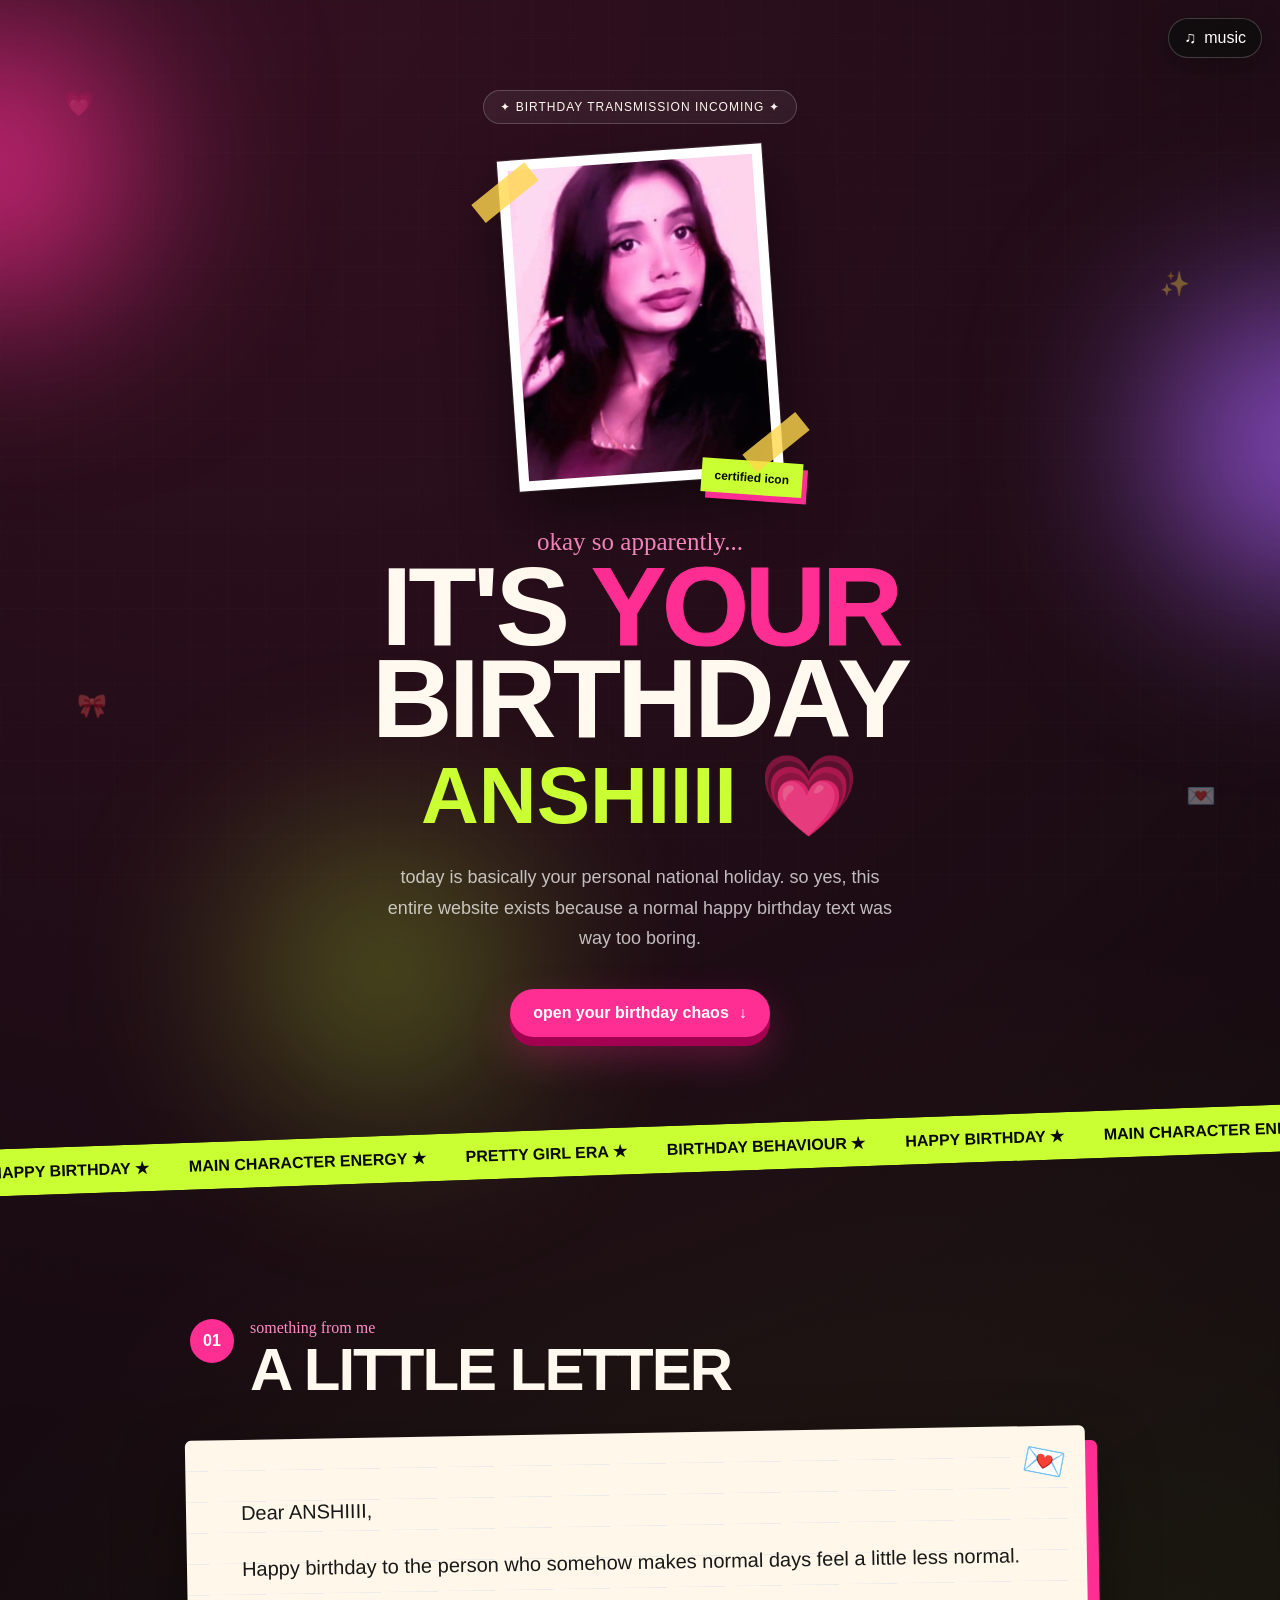
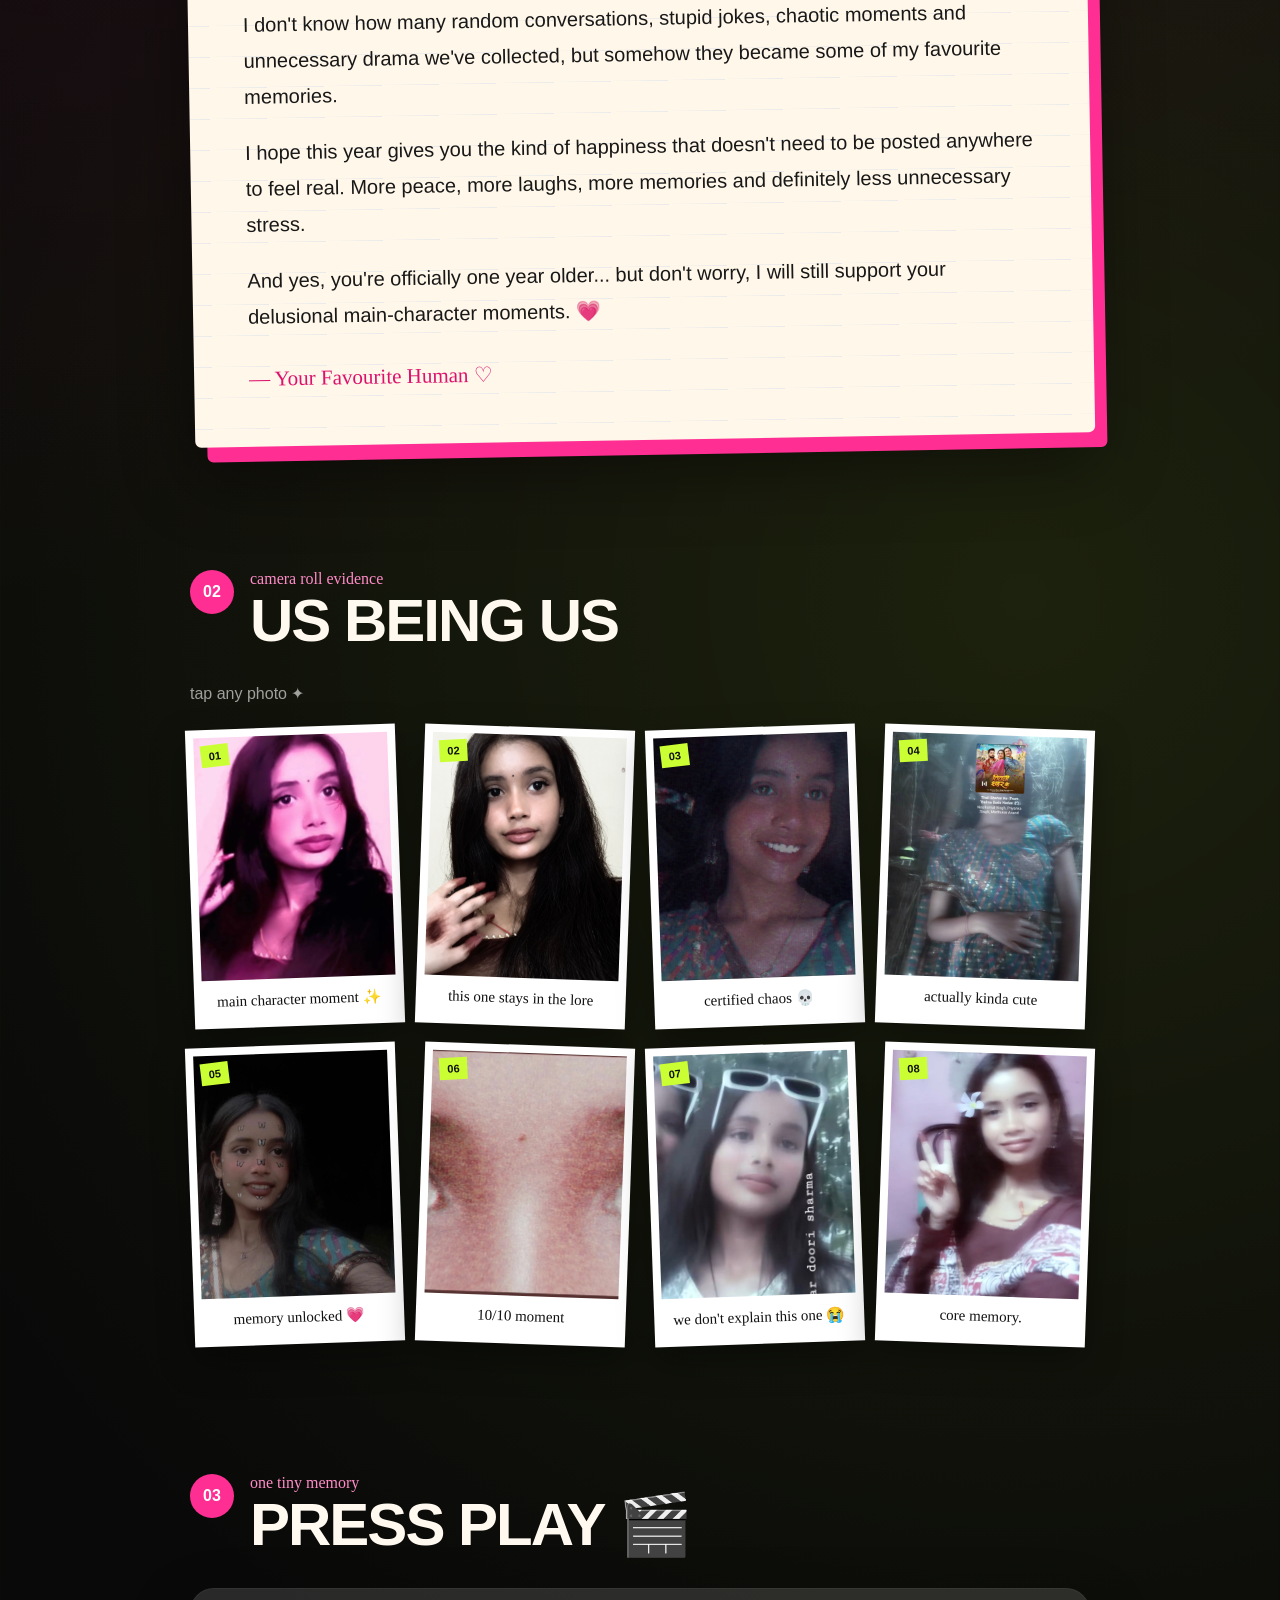
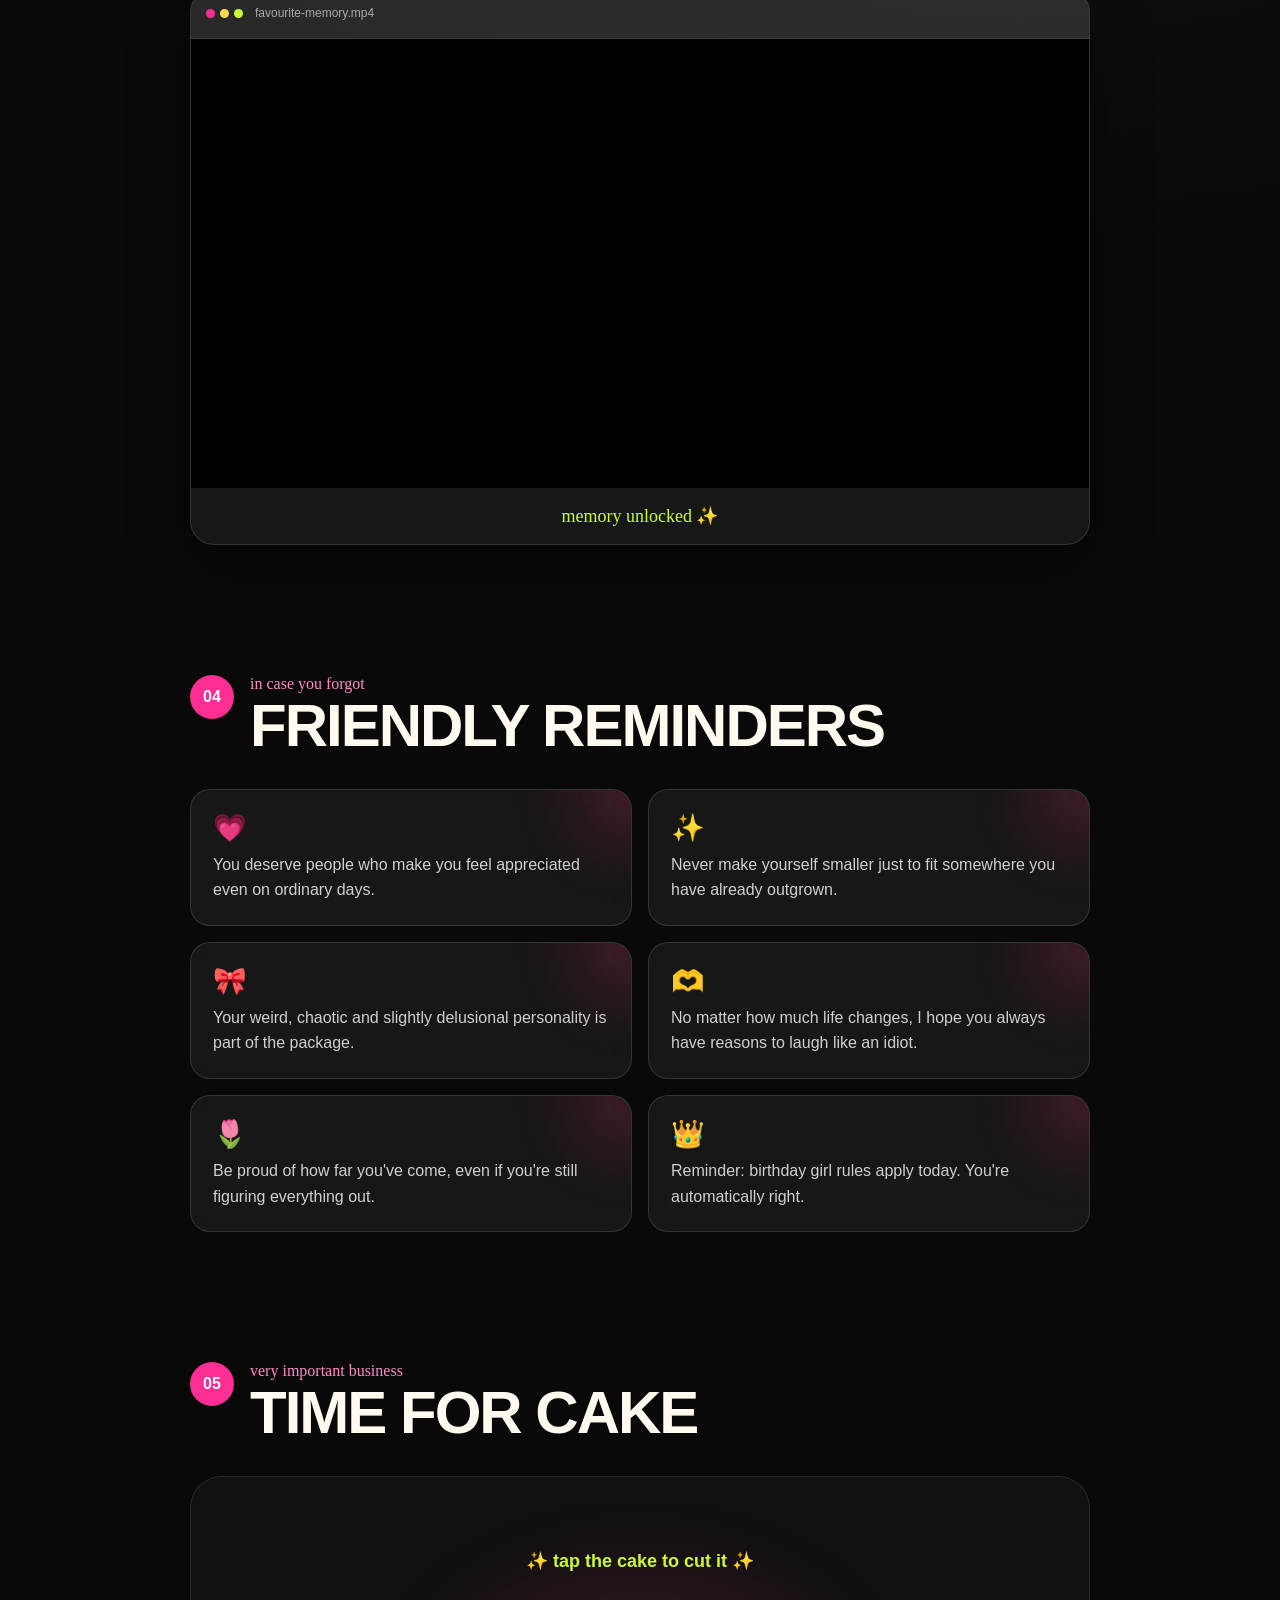
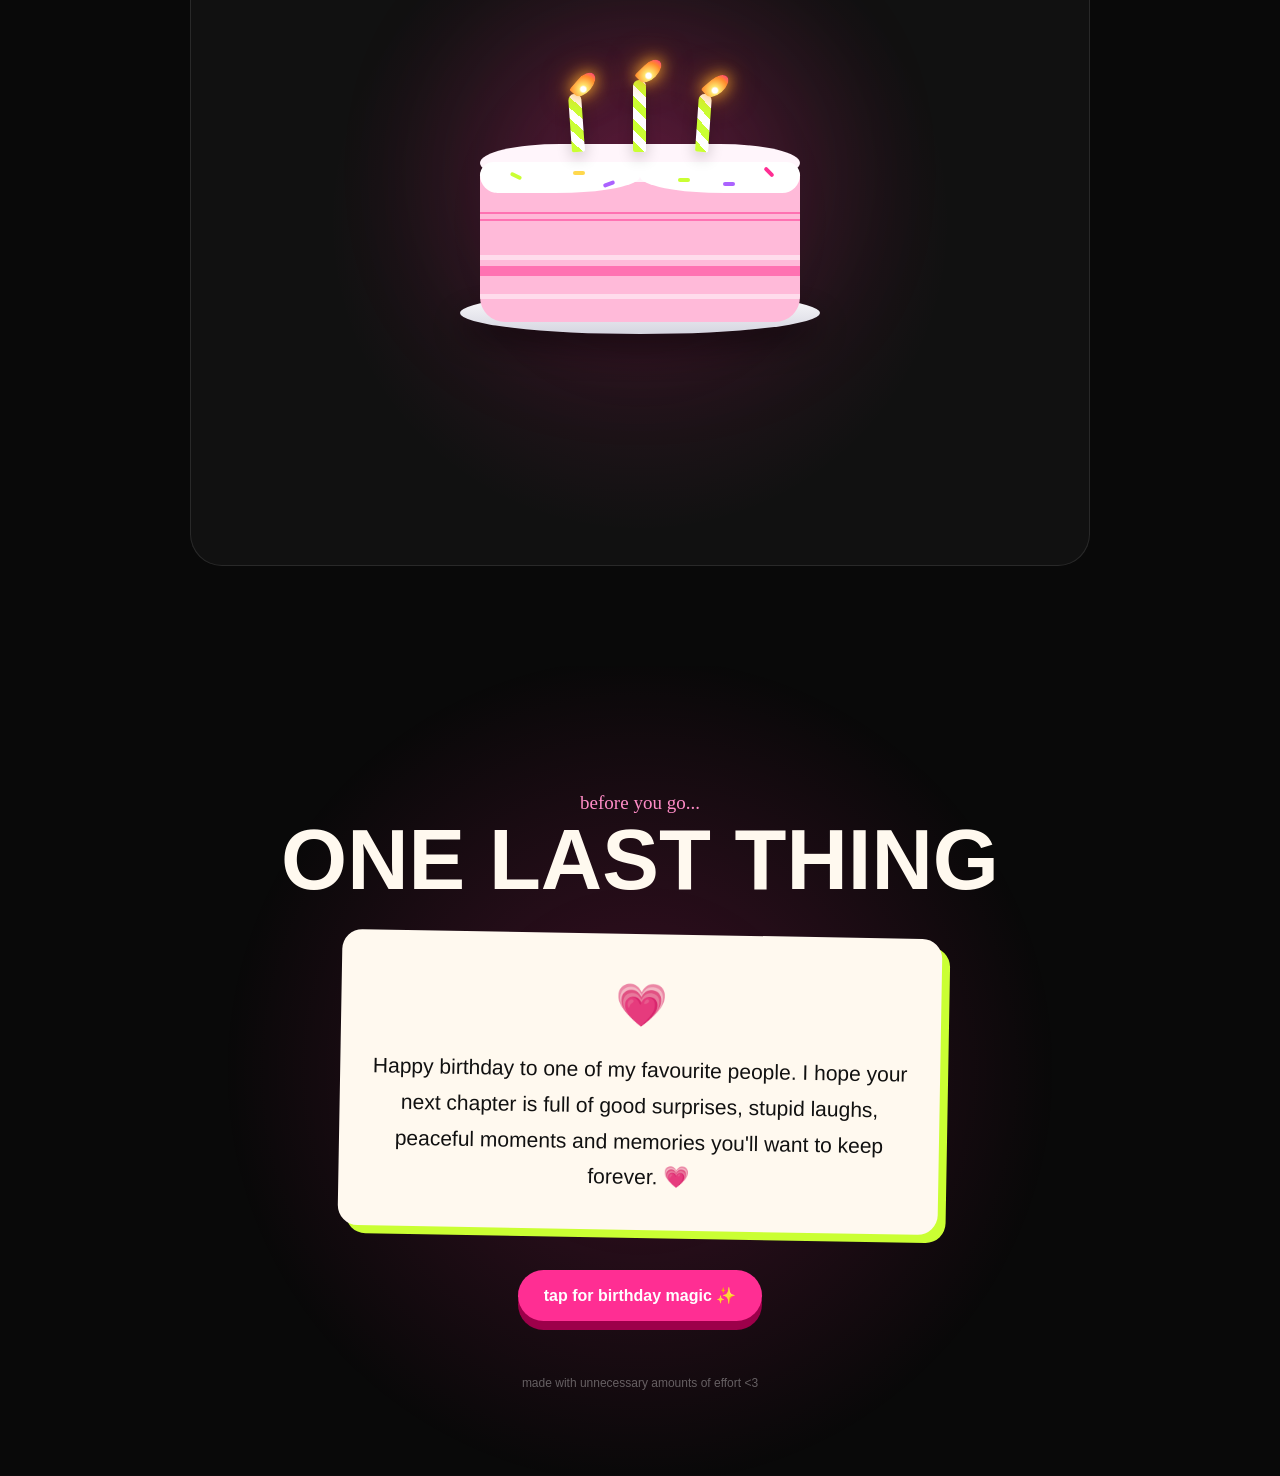
==== commit b781ae2f: "Change cover photo source to pic8.jpg" ====
--- a/index.html
+++ b/index.html
@@ -67,7 +67,7 @@
 
             <img
                 id="coverPhoto"
-                src="images/cover.jpg"
+                src="pic8.jpg"
                 alt="Birthday girl"
                 class="hero-photo"
             >
--- a/style.css
+++ b/style.css
@@ -1,995 +1,1920 @@
-/* Website ke colors */
 :root {
-  --ink: #261d25;
-  --pink: #ff71ad;
-  --paper: #fff5f7;
-  --lime: #d5f36b;
-  --purple: #b3a1f6;
-  --white: #fffdfc;
-  --line: 2px solid var(--ink);
-}
-
-/* Basic setup */
+    --pink: #ff2e93;
+    --pink-light: #ff8cc7;
+    --lime: #caff33;
+    --black: #090909;
+    --cream: #fff9ef;
+    --white: #ffffff;
+    --purple: #ab62ff;
+    --yellow: #ffd84d;
+}
+
 * {
-  box-sizing: border-box;
+    box-sizing: border-box;
+    margin: 0;
+    padding: 0;
+    -webkit-tap-highlight-color: transparent;
 }
 
 html {
-  scroll-behavior: smooth;
-  scroll-padding-top: 2rem;
+    scroll-behavior: smooth;
 }
 
 body {
-  margin: 0;
-  color: var(--ink);
-  background: var(--paper);
-  font-family: Arial, Helvetica, sans-serif;
-  font-size: 16px;
-  line-height: 1.6;
-}
-
-body.modal-open {
-  overflow: hidden;
+    min-height: 100vh;
+
+    background:
+        radial-gradient(
+            circle at 20% 0%,
+            rgba(255, 46, 147, 0.17),
+            transparent 35%
+        ),
+        radial-gradient(
+            circle at 80% 35%,
+            rgba(202, 255, 51, 0.10),
+            transparent 30%
+        ),
+        var(--black);
+
+    color: var(--cream);
+
+    font-family: "DM Sans", sans-serif;
+
+    overflow-x: hidden;
+}
+
+img,
+video {
+    max-width: 100%;
+    display: block;
 }
 
 button,
 a {
-  -webkit-tap-highlight-color: transparent;
+    font: inherit;
 }
 
 button {
-  font: inherit;
-  cursor: pointer;
-}
-
-a {
-  color: inherit;
-  text-decoration-thickness: 1.5px;
-  text-underline-offset: 5px;
-}
-
-button:focus-visible,
-a:focus-visible {
-  outline: 3px solid #5940cc;
-  outline-offset: 5px;
-}
-
-button:disabled {
-  cursor: wait;
-  opacity: 0.65;
-}
-
-img {
-  max-width: 100%;
-  display: block;
-}
-
-[hidden] {
-  display: none !important;
-}
-
-::selection {
-  color: var(--ink);
-  background: var(--lime);
-}
-
-.wrap {
-  width: min(1180px, calc(100% - 80px));
-  margin-inline: auto;
-}
-
-.skip-link {
-  position: fixed;
-  top: -100px;
-  left: 20px;
-  z-index: 100;
-  background: white;
-  padding: 12px;
-}
-
-.skip-link:focus {
-  top: 12px;
-}
-
-/* Header */
-.topbar {
-  min-height: 96px;
-  display: flex;
-  align-items: center;
-  gap: 28px;
-  border-bottom: var(--line);
-}
-
-.wordmark {
-  margin-right: auto;
-  font-weight: 900;
-  font-size: 1.9rem;
-  letter-spacing: -0.09em;
-  text-decoration: none;
-}
-
-.wordmark span {
-  color: #b32061;
-  margin-left: 0.25em;
-}
-
-.topbar nav {
-  display: flex;
-  gap: 26px;
-  font-size: 0.9rem;
-}
-
-.topbar nav a {
-  text-decoration: none;
-}
-
-.topbar nav a:hover {
-  text-decoration: underline;
-}
-
-.music-button {
-  min-height: 44px;
-  display: flex;
-  align-items: center;
-  gap: 9px;
-  padding: 8px 16px;
-  border: 1.5px solid var(--ink);
-  border-radius: 40px;
-  background: transparent;
-  font-size: 0.875rem;
-  font-weight: 700;
-}
-
-.music-button[aria-pressed="true"] {
-  background: var(--lime);
-}
-
-/* Main birthday section */
+    touch-action: manipulation;
+}
+
+
+/* ========================================
+BACKGROUND
+======================================== */
+
+.bg-grid {
+    position: fixed;
+    inset: 0;
+
+    z-index: -10;
+
+    opacity: 0.15;
+
+    background-image:
+        linear-gradient(
+            rgba(255,255,255,.1) 1px,
+            transparent 1px
+        ),
+        linear-gradient(
+            90deg,
+            rgba(255,255,255,.1) 1px,
+            transparent 1px
+        );
+
+    background-size: 38px 38px;
+
+    pointer-events: none;
+}
+
+.blob {
+    position: fixed;
+
+    width: 260px;
+    height: 260px;
+
+    border-radius: 50%;
+
+    filter: blur(100px);
+
+    z-index: -9;
+
+    pointer-events: none;
+}
+
+.blob-1 {
+    background: var(--pink);
+
+    top: 4%;
+    left: -140px;
+}
+
+.blob-2 {
+    background: var(--purple);
+
+    right: -160px;
+    top: 35%;
+}
+
+.blob-3 {
+    background: var(--lime);
+
+    left: 20%;
+    bottom: -200px;
+
+    opacity: 0.35;
+}
+
+
+/* ========================================
+FLOATING
+======================================== */
+
+.floating {
+    position: fixed;
+
+    z-index: -1;
+
+    font-size: 24px;
+
+    opacity: 0.35;
+
+    pointer-events: none;
+
+    animation: floatAround 6s ease-in-out infinite;
+}
+
+.floating-1 {
+    top: 10%;
+    left: 5%;
+}
+
+.floating-2 {
+    top: 30%;
+    right: 7%;
+
+    animation-delay: 1s;
+}
+
+.floating-3 {
+    bottom: 20%;
+    left: 6%;
+
+    animation-delay: 2s;
+}
+
+.floating-4 {
+    bottom: 10%;
+    right: 5%;
+
+    animation-delay: 3s;
+}
+
+@keyframes floatAround {
+    0%,
+    100% {
+        transform: translateY(0) rotate(-5deg);
+    }
+
+    50% {
+        transform: translateY(-20px) rotate(8deg);
+    }
+}
+
+
+/* ========================================
+MUSIC
+======================================== */
+
+.music-btn {
+    position: fixed;
+
+    top: max(18px, env(safe-area-inset-top));
+    right: 18px;
+
+    z-index: 100;
+
+    background: rgba(14,14,14,.78);
+
+    color: white;
+
+    border: 1px solid rgba(255,255,255,.2);
+
+    backdrop-filter: blur(14px);
+    -webkit-backdrop-filter: blur(14px);
+
+    border-radius: 100px;
+
+    padding: 10px 15px;
+
+    display: flex;
+    align-items: center;
+    gap: 8px;
+
+    cursor: pointer;
+
+    box-shadow: 0 8px 30px rgba(0,0,0,.3);
+}
+
+.music-btn.playing #musicIcon {
+    animation: musicSpin 3s linear infinite;
+}
+
+@keyframes musicSpin {
+    to {
+        transform: rotate(360deg);
+    }
+}
+
+
+/* ========================================
+HERO
+======================================== */
+
 .hero {
-  display: grid;
-  grid-template-columns: 1.1fr 1fr;
-  gap: 48px;
-  align-items: center;
-  padding-block: 72px 92px;
-}
-
-.eyebrow {
-  margin: 0 0 20px;
-  font-size: 0.78rem;
-  font-weight: 800;
-  letter-spacing: 0.13em;
-  line-height: 1.7;
-}
-
-.mini-star {
-  font-size: 1.2rem;
-  margin-right: 8px;
-  color: #b32061;
-}
-
-h1,
-h2,
-p {
-  margin-top: 0;
-}
-
-h1 {
-  font-size: clamp(3.8rem, 6.8vw, 6rem);
-  font-weight: 900;
-  letter-spacing: -0.075em;
-  line-height: 1.04;
-  margin-bottom: 25px;
-  overflow-wrap: anywhere;
-}
-
-h1 em,
-h2 em {
-  font-family: Georgia, "Times New Roman", serif;
-  font-weight: 400;
-  letter-spacing: -0.055em;
-}
-
-h1 em {
-  color: #ac235c;
-}
-
-.name-dot {
-  color: #ac235c;
+    min-height: 100svh;
+
+    width: min(100%, 900px);
+
+    margin: auto;
+
+    padding:
+        calc(90px + env(safe-area-inset-top))
+        20px
+        70px;
+
+    display: flex;
+    flex-direction: column;
+    justify-content: center;
+    align-items: center;
+
+    text-align: center;
+}
+
+.mini-badge {
+    border: 1px solid rgba(255,255,255,.2);
+
+    background: rgba(255,255,255,.06);
+
+    padding: 9px 16px;
+
+    border-radius: 100px;
+
+    margin-bottom: 28px;
+
+    font-family: "Space Grotesk", sans-serif;
+
+    font-size: 12px;
+
+    letter-spacing: 1px;
+
+    text-transform: uppercase;
+}
+
+.hero-photo-wrap {
+    width: min(69vw, 265px);
+
+    aspect-ratio: 4 / 5;
+
+    padding: 10px;
+
+    background: white;
+
+    box-shadow:
+        0 25px 60px rgba(0,0,0,.5),
+        0 0 0 1px rgba(255,255,255,.1);
+
+    position: relative;
+
+    transform: rotate(-4deg);
+
+    margin-bottom: 45px;
+
+    animation: photoEntrance 1s cubic-bezier(.17,.67,.32,1.35);
+}
+
+.hero-photo {
+    width: 100%;
+    height: 100%;
+
+    object-fit: cover;
+}
+
+@keyframes photoEntrance {
+    from {
+        opacity: 0;
+        transform:
+            translateY(50px)
+            rotate(-12deg)
+            scale(.8);
+    }
+
+    to {
+        opacity: 1;
+        transform:
+            translateY(0)
+            rotate(-4deg)
+            scale(1);
+    }
+}
+
+.photo-sticker {
+    position: absolute;
+
+    bottom: -19px;
+    right: -18px;
+
+    background: var(--lime);
+
+    color: var(--black);
+
+    padding: 10px 13px;
+
+    font-size: 12px;
+    font-weight: 900;
+
+    transform: rotate(8deg);
+
+    box-shadow: 5px 6px 0 var(--pink);
+}
+
+.tape {
+    position: absolute;
+
+    width: 68px;
+    height: 23px;
+
+    background: rgba(255, 216, 77, .8);
+
+    z-index: 3;
+}
+
+.tape-left {
+    left: -28px;
+    top: 20px;
+
+    transform: rotate(-35deg);
+}
+
+.tape-right {
+    right: -28px;
+    bottom: 20px;
+
+    transform: rotate(-35deg);
+}
+
+.tiny-text {
+    font-family: "Pacifico", cursive;
+
+    color: var(--pink-light);
+
+    font-size: clamp(18px, 5vw, 25px);
+
+    margin-bottom: 5px;
+}
+
+.hero h1 {
+    font-size: clamp(48px, 13vw, 112px);
+
+    line-height: .82;
+
+    letter-spacing: -4px;
+
+    font-weight: 900;
+}
+
+.pink-text {
+    color: var(--pink);
+
+    -webkit-text-stroke: 1px var(--pink);
+}
+
+.hero h2 {
+    color: var(--lime);
+
+    font-family: "Space Grotesk", sans-serif;
+
+    font-size: clamp(39px, 10vw, 80px);
+
+    line-height: .9;
+
+    margin-top: 15px;
+
+    word-break: break-word;
 }
 
 .hero-description {
-  max-width: 405px;
-  margin-bottom: 27px;
-  font-size: 1rem;
-  line-height: 1.8;
-}
-
-/* Buttons */
-.button {
-  display: inline-flex;
-  justify-content: center;
-  align-items: center;
-  gap: 24px;
-  max-width: 100%;
-  min-height: 54px;
-  padding: 13px 23px;
-  border: var(--line);
-  border-radius: 7px;
-  font-weight: 700;
-  line-height: 1.5;
-  box-shadow: 4px 4px 0 var(--ink);
-  transition: transform 0.18s, box-shadow 0.18s;
-}
-
-.button:hover {
-  transform: translate(-2px, -2px);
-  box-shadow: 6px 6px 0 var(--ink);
-}
-
-.button:active {
-  transform: translate(3px, 3px);
-  box-shadow: 1px 1px 0 var(--ink);
-}
-
-.button-dark {
-  background: var(--ink);
-  color: var(--white);
-  box-shadow: 4px 4px 0 var(--pink);
-}
-
-.button-dark:hover {
-  box-shadow: 6px 6px 0 var(--pink);
-}
-
-.button-pink {
-  background: var(--pink);
-  color: var(--ink);
-}
-
-.button-outline {
-  background: var(--white);
-  color: var(--ink);
-}
-
-.handwritten {
-  font-family:
-    "Comic Sans MS",
-    "Segoe Print",
-    "Bradley Hand",
-    cursive;
-}
-
-.hero-footnote {
-  font-size: 0.9rem;
-  margin: 22px 0 0;
-  transform: rotate(-2deg);
-}
-
-/* Scrapbook photo */
-.hero-scrapbook {
-  position: relative;
-  min-width: 0;
-  padding: 35px 40px 28px;
-  background-image:
-    linear-gradient(#261d2510 1px, transparent 1px),
-    linear-gradient(90deg, #261d2510 1px, transparent 1px);
-  background-size: 24px 24px;
-}
-
-.scrapbook-label {
-  display: block;
-  text-align: center;
-  font-size: 0.75rem;
-  font-weight: 800;
-  letter-spacing: 0.13em;
-  margin-bottom: 20px;
-}
-
-.hero-polaroid {
-  padding: 14px 14px 3px;
-  background: var(--white);
-  border: var(--line);
-  box-shadow: 8px 8px 0 #261d251a;
-  transform: rotate(-5deg);
-}
-
-.hero-polaroid > p {
-  margin: 14px 0 12px;
-  text-align: center;
-  font-size: 1.05rem;
-}
-
-.cover-space {
-  aspect-ratio: 4 / 4.5;
-  position: relative;
-  overflow: hidden;
-  background: var(--lime);
-}
-
-.cover-photo {
-  width: 100%;
-  height: 100%;
-  object-fit: cover;
-}
-
-.cover-lettering {
-  height: 100%;
-  display: flex;
-  flex-direction: column;
-  padding: 24px;
-  position: relative;
-}
-
-.cover-top,
-.cover-bottom {
-  font-size: 0.75rem;
-  font-weight: 800;
-  letter-spacing: 0.08em;
-}
-
-.cover-bottom {
-  margin-top: auto;
-  padding-top: 12px;
-}
-
-.cover-lettering p {
-  font-size: clamp(3.4rem, 5.4vw, 5rem);
-  font-weight: 900;
-  letter-spacing: -0.075em;
-  line-height: 1.06;
-  margin: auto 0;
-}
-
-.cover-lettering p em {
-  font-family: Georgia, serif;
-  font-weight: 400;
-}
-
-.cover-sparkle {
-  position: absolute;
-  right: 18px;
-  top: 34%;
-  font-size: 5.5rem;
-  line-height: 1;
-}
-
-.sticker {
-  position: absolute;
-  font-weight: 800;
-  text-align: center;
-  line-height: 1.15;
-  border: var(--line);
-  box-shadow: 3px 3px 0 var(--ink);
-}
-
-.sticker-pink {
-  background: var(--pink);
-  right: 0;
-  top: 21%;
-  padding: 18px 20px;
-  font-size: 1.2rem;
-  transform: rotate(12deg);
-}
-
-.sticker-white {
-  background: var(--white);
-  left: -6px;
-  bottom: 20px;
-  padding: 20px;
-  font-size: 0.85rem;
-  border-radius: 50%;
-  transform: rotate(-13deg);
-}
-
-.scrapbook-star {
-  position: absolute;
-  right: 3px;
-  bottom: -10px;
-  font-size: 5.4rem;
-  line-height: 1;
-  color: #ac235c;
-}
-
-/* Pink strip */
-.ribbon {
-  overflow: hidden;
-  border-block: var(--line);
-  background: var(--pink);
-  padding: 17px 0;
-}
-
-.ribbon > div {
-  width: max-content;
-  font-weight: 900;
-  font-size: 1.05rem;
-  word-spacing: 0.12em;
-}
-
-.ribbon span {
-  padding: 0 30px;
-}
-
-/* Section headings */
-.section-space {
-  padding-block: 90px;
-}
-
-.section-heading {
-  display: flex;
-  justify-content: space-between;
-  align-items: end;
-  gap: 28px;
-  margin-bottom: 44px;
-}
-
-h2 {
-  font-size: clamp(2.3rem, 4.2vw, 3.7rem);
-  font-weight: 900;
-  letter-spacing: -0.055em;
-  line-height: 1.15;
-  margin-bottom: 20px;
-}
-
-.section-heading h2 {
-  margin-bottom: 0;
-}
-
-.section-aside {
-  font-size: 0.9rem;
-  text-align: right;
-  margin-bottom: 6px;
-}
-
-/* Memories */
-.memory-grid {
-  display: grid;
-  grid-template-columns: repeat(3, minmax(0, 1fr));
-  gap: 28px;
-  padding: 10px 6px;
+    margin: 30px auto 0;
+
+    width: min(100%, 520px);
+
+    color: rgba(255,255,255,.72);
+
+    font-size: clamp(15px, 4vw, 18px);
+
+    line-height: 1.7;
+}
+
+.main-button {
+    display: inline-flex;
+
+    align-items: center;
+    justify-content: center;
+
+    gap: 10px;
+
+    margin-top: 35px;
+
+    padding: 15px 23px;
+
+    border-radius: 100px;
+
+    background: var(--pink);
+
+    color: white;
+
+    text-decoration: none;
+
+    font-weight: 800;
+
+    box-shadow:
+        0 9px 0 #a40051,
+        0 18px 40px rgba(255,46,147,.3);
+
+    transition: .2s;
+}
+
+.main-button:active {
+    transform: translateY(5px);
+
+    box-shadow:
+        0 4px 0 #a40051,
+        0 10px 25px rgba(255,46,147,.3);
+}
+
+
+/* ========================================
+TICKER
+======================================== */
+
+.ticker-section {
+    overflow: hidden;
+
+    transform: rotate(-2deg);
+
+    margin: 20px -10px 80px;
+}
+
+.ticker {
+    background: var(--lime);
+
+    color: var(--black);
+
+    padding: 14px 0;
+
+    font-weight: 900;
+
+    white-space: nowrap;
+
+    overflow: hidden;
+}
+
+.ticker-track {
+    display: inline-flex;
+
+    min-width: max-content;
+
+    animation: tickerMove 17s linear infinite;
+}
+
+.ticker-track span {
+    margin-right: 40px;
+}
+
+@keyframes tickerMove {
+    from {
+        transform: translateX(0);
+    }
+
+    to {
+        transform: translateX(-50%);
+    }
+}
+
+
+/* ========================================
+GENERAL SECTION
+======================================== */
+
+.section {
+    width: min(calc(100% - 34px), 900px);
+
+    margin: 0 auto;
+
+    padding: 65px 0;
+}
+
+.section-title-block {
+    display: flex;
+
+    align-items: flex-start;
+
+    gap: 16px;
+
+    margin-bottom: 35px;
+}
+
+.section-number {
+    background: var(--pink);
+
+    color: white;
+
+    min-width: 44px;
+    height: 44px;
+
+    display: flex;
+    align-items: center;
+    justify-content: center;
+
+    font-weight: 900;
+
+    border-radius: 50%;
+}
+
+.section-small {
+    font-family: "Pacifico", cursive;
+
+    color: var(--pink-light);
+
+    margin-bottom: 4px;
+}
+
+.section-title-block h2 {
+    font-family: "Space Grotesk", sans-serif;
+
+    font-size: clamp(34px, 9vw, 60px);
+
+    font-weight: 800;
+
+    line-height: .95;
+
+    letter-spacing: -2px;
+}
+
+.section-description {
+    color: rgba(255,255,255,.6);
+
+    margin-bottom: 24px;
+}
+
+
+/* ========================================
+LETTER
+======================================== */
+
+.letter-card {
+    position: relative;
+
+    background: #fff7e9;
+
+    color: #181818;
+
+    padding: clamp(28px, 7vw, 55px);
+
+    border-radius: 6px;
+
+    transform: rotate(-1deg);
+
+    box-shadow:
+        12px 15px 0 var(--pink),
+        0 30px 70px rgba(0,0,0,.45);
+
+    overflow: hidden;
+}
+
+.letter-card::before {
+    content: "";
+
+    position: absolute;
+    inset: 0;
+
+    background:
+        repeating-linear-gradient(
+            transparent,
+            transparent 30px,
+            rgba(85, 142, 255, .13) 31px
+        );
+
+    pointer-events: none;
+}
+
+.letter-card p,
+.letter-card div {
+    position: relative;
+
+    z-index: 2;
+}
+
+.letter-card p {
+    font-size: clamp(17px, 4.5vw, 20px);
+
+    line-height: 1.8;
+
+    margin-bottom: 20px;
+}
+
+.letter-sticker {
+    position: absolute;
+
+    top: 15px;
+    right: 20px;
+
+    font-size: 34px;
+
+    transform: rotate(12deg);
+}
+
+.signature {
+    font-family: "Pacifico", cursive;
+
+    font-size: 21px;
+
+    margin-top: 32px;
+
+    color: #dc116d;
+}
+
+
+/* ========================================
+GALLERY
+======================================== */
+
+.gallery {
+    display: grid;
+
+    grid-template-columns:
+        repeat(2, minmax(0, 1fr));
+
+    gap: 18px;
 }
 
 .memory-card {
-  min-width: 0;
-  margin: 0;
-  padding: 12px 12px 0;
-  border: var(--line);
-  background: var(--white);
-  box-shadow: 5px 5px 0 #261d2519;
-  transform: rotate(-2deg);
-}
-
-.memory-card:nth-child(2) {
-  transform: rotate(3deg);
-  margin-top: 14px;
-}
-
-.memory-card:nth-child(3) {
-  transform: rotate(-1deg);
-}
-
-.memory-visual {
-  aspect-ratio: 1 / 1.05;
-  position: relative;
-  overflow: hidden;
-}
-
-.memory-pink {
-  background: #ffabd0;
-}
-
-.memory-lime {
-  background: var(--lime);
-}
-
-.memory-purple {
-  background: var(--purple);
-}
-
-.memory-fallback {
-  padding: 24px 20px;
-  height: 100%;
-  display: flex;
-  flex-direction: column;
-  align-items: center;
-  justify-content: center;
-  text-align: center;
-}
-
-.memory-fallback > span {
-  font-family: Georgia, serif;
-  font-size: 3.9rem;
-  line-height: 1;
-}
-
-.memory-fallback p {
-  font-size: clamp(1.5rem, 2.4vw, 2.25rem);
-  font-weight: 900;
-  letter-spacing: -0.055em;
-  line-height: 1.2;
-  margin: 15px 0;
-}
-
-.memory-fallback small {
-  font-size: 0.75rem;
-  font-weight: 700;
-  letter-spacing: 0.09em;
-}
-
-.memory-photo-button {
-  width: 100%;
-  height: 100%;
-  display: block;
-  padding: 0;
-  border: 0;
-  background: transparent;
-}
-
-.memory-photo-button:focus-visible {
-  outline-offset: -6px;
-}
-
-.memory-photo-button img {
-  width: 100%;
-  height: 100%;
-  object-fit: cover;
-  transition: transform 0.3s;
-}
-
-.memory-photo-button:hover img {
-  transform: scale(1.035);
-}
-
-.memory-card figcaption {
-  display: flex;
-  align-items: center;
-  justify-content: space-between;
-  gap: 15px;
-  padding: 18px 3px;
-  font-size: 0.875rem;
-  line-height: 1.5;
+    position: relative;
+
+    background: white;
+
+    padding: 8px 8px 18px;
+
+    color: #111;
+
+    cursor: pointer;
+
+    box-shadow:
+        0 15px 35px rgba(0,0,0,.35);
+
+    transition:
+        transform .3s ease,
+        box-shadow .3s ease;
+
+    overflow: hidden;
+}
+
+.memory-card:nth-child(odd) {
+    transform: rotate(-2deg);
+}
+
+.memory-card:nth-child(even) {
+    transform: rotate(2deg);
+}
+
+.memory-card:active {
+    transform: scale(.96);
+}
+
+.memory-card img {
+    width: 100%;
+
+    aspect-ratio: 4 / 5;
+
+    object-fit: cover;
+}
+
+.memory-caption {
+    padding: 12px 5px 0;
+
+    text-align: center;
+
+    font-family: "Pacifico", cursive;
+
+    font-size: 15px;
 }
 
 .memory-number {
-  font-family: Georgia, serif;
-  font-style: italic;
-  font-size: 1.1rem;
-}
-
-/* Reminder notes */
-.reminder-section {
-  background: var(--ink);
-  color: var(--white);
-  padding-block: 76px;
-  border-block: var(--line);
-}
-
-.reminder-inner {
-  display: grid;
-  grid-template-columns: 1fr 1fr;
-  gap: 80px;
-  align-items: center;
-}
-
-.reminder-inner > div > p:last-child {
-  color: #e1cfd9;
-  margin-bottom: 0;
-}
-
-.reminder-inner .eyebrow {
-  color: var(--pink);
-}
-
-.reminder-inner h2 em {
-  color: var(--pink);
-}
-
-.reminder-note {
-  position: relative;
-  background: var(--lime);
-  color: var(--ink);
-  padding: 32px;
-  border: var(--line);
-  transform: rotate(2deg);
-  box-shadow: 7px 7px 0 var(--pink);
-}
-
-.note-label {
-  font-size: 0.75rem;
-  font-weight: 800;
-  letter-spacing: 0.1em;
-}
-
-#reminder-text {
-  font-family: Georgia, serif;
-  font-size: clamp(1.6rem, 2.3vw, 2.1rem);
-  line-height: 1.35;
-  min-height: 5.5em;
-  margin: 24px 0;
-}
-
-.reminder-note .button {
-  font-size: 0.875rem;
-  gap: 15px;
-}
-
-.note-count {
-  display: block;
-  margin-top: 22px;
-  text-align: right;
-  font-size: 0.75rem;
-  font-weight: 700;
-}
-
-/* Birthday wish */
-.wish-section {
-  text-align: center;
-}
-
-.wish-section h2 {
-  margin-bottom: 24px;
-}
-
-.wish-section > p:not(.eyebrow):not(.handwritten) {
-  max-width: 500px;
-  margin-inline: auto;
-}
-
-.cake-emoji {
-  display: block;
-  font-size: 6rem;
-  line-height: 1.3;
-  margin: 22px auto 30px;
-}
-
-.wish-response {
-  font-size: 0.875rem;
-  min-height: 3em;
-  margin-top: 22px;
-}
-
-.wish-signoff {
-  margin: 25px 0 0;
-  font-size: 1.35rem;
-  color: #ac235c;
-  transform: rotate(-3deg);
-}
-
-/* Footer */
-.footer {
-  border-top: var(--line);
-  padding-block: 28px;
-  display: flex;
-  flex-wrap: wrap;
-  justify-content: space-between;
-  gap: 18px;
-  font-size: 0.875rem;
-}
-
-.footer p {
-  margin: 0;
-}
-
-/* Birthday letter popup */
-.letter-dialog {
-  color: var(--ink);
-  width: min(640px, calc(100% - 28px));
-  max-height: 88vh;
-  max-height: 88dvh;
-  border: var(--line);
-  padding: 0;
-  background: var(--white);
-  border-radius: 8px;
-  box-shadow: 8px 8px 0 var(--pink);
-}
-
-dialog::backdrop {
-  background: #261d25b8;
-  backdrop-filter: blur(5px);
-}
-
-.letter-content {
-  padding: 52px 42px 38px;
-}
-
-.letter-content h2 {
-  overflow-wrap: anywhere;
-}
-
-#letter-body {
-  font-size: 1.025rem;
-  line-height: 1.85;
-}
-
-#letter-body p {
-  white-space: pre-line;
-  overflow-wrap: anywhere;
-}
-
-.letter-signature {
-  color: #ac235c;
-  font-size: 1.3rem;
-  line-height: 1.6;
-  margin: 30px 0;
-}
-
-.close-button {
-  position: absolute;
-  top: 9px;
-  right: 9px;
-  z-index: 2;
-  width: 44px;
-  height: 44px;
-  border: var(--line);
-  border-radius: 50%;
-  background: var(--pink);
-  color: var(--ink);
-  font-size: 1.8rem;
-  line-height: 1;
-}
-
-/* Full photo popup */
-.photo-dialog {
-  position: fixed;
-  width: min(850px, calc(100% - 28px));
-  max-height: 92vh;
-  max-height: 92dvh;
-  border: var(--line);
-  border-radius: 8px;
-  padding: 14px;
-  background: var(--white);
-  color: var(--ink);
-}
-
-.photo-dialog img {
-  width: 100%;
-  max-height: 73vh;
-  max-height: 73dvh;
-  object-fit: contain;
-  background: var(--paper);
-}
-
-.photo-dialog p {
-  margin: 14px 6px 4px;
-}
-
-/* Confetti and status messages */
-#confetti {
-  position: fixed;
-  inset: 0;
-  width: 100%;
-  height: 100%;
-  z-index: 20;
-  pointer-events: none;
-}
-
-.toast {
-  position: fixed;
-  bottom: 20px;
-  left: 50%;
-  transform: translateX(-50%);
-  z-index: 30;
-  margin: 0;
-  padding: 12px 18px;
-  width: max-content;
-  max-width: calc(100% - 32px);
-  border: var(--line);
-  border-radius: 7px;
-  box-shadow: 3px 3px 0 var(--ink);
-  background: var(--lime);
-  font-size: 0.9rem;
-  text-align: center;
-}
-
-.noscript-note {
-  padding: 20px;
-  background: var(--lime);
-  text-align: center;
-}
-
-/* Tablet */
-@media (max-width: 950px) {
-  .wrap {
-    width: calc(100% - 48px);
-  }
-
-  .hero {
-    gap: 20px;
-    padding-block: 55px 70px;
-  }
-
-  .hero-scrapbook {
-    padding-inline: 24px;
-  }
-
-  .cover-lettering {
-    padding: 18px;
-  }
-
-  .cover-top,
-  .cover-bottom {
-    font-size: 0.75rem;
-    line-height: 1.4;
-  }
-
-  .cover-lettering p {
-    font-size: 3.6rem;
-  }
-
-  .cover-sparkle {
-    font-size: 4rem;
-    right: 10px;
-  }
-
-  .sticker-pink {
-    font-size: 1rem;
-    padding: 13px;
-    right: -5px;
-  }
-
-  .section-aside {
-    max-width: 230px;
-  }
-
-  .memory-grid {
-    gap: 20px;
-  }
-
-  .memory-fallback {
-    padding: 18px 10px;
-  }
-
-  .memory-fallback > span {
-    font-size: 3rem;
-  }
-
-  .reminder-inner {
-    gap: 40px;
-  }
-
-  .reminder-note {
-    padding: 26px;
-  }
-}
-
-/* Mobile */
-@media (max-width: 700px) {
-  .wrap {
-    width: calc(100% - 40px);
-  }
-
-  .topbar {
-    min-height: 80px;
+    position: absolute;
+
+    top: 15px;
+    left: 15px;
+
+    background: var(--lime);
+
+    padding: 5px 8px;
+
+    font-weight: 900;
+
+    font-size: 11px;
+
+    transform: rotate(-5deg);
+}
+
+
+/* ========================================
+VIDEO
+======================================== */
+
+.video-card {
+    border: 1px solid rgba(255,255,255,.12);
+
+    background: rgba(255,255,255,.06);
+
+    border-radius: 24px;
+
+    overflow: hidden;
+
+    box-shadow:
+        0 25px 60px rgba(0,0,0,.35);
+}
+
+.video-top {
+    min-height: 50px;
+
+    padding: 12px 15px;
+
+    display: flex;
+    align-items: center;
+
     gap: 12px;
-  }
-
-  .topbar nav {
-    display: none;
-  }
-
-  .hero {
-    grid-template-columns: 1fr;
-    gap: 44px;
-    padding-block: 42px 58px;
-  }
-
-  h1 {
-    font-size: clamp(3.5rem, 13.2vw, 5.7rem);
-  }
-
-  .hero-copy {
-    max-width: 520px;
-  }
-
-  .hero-description {
-    max-width: 430px;
-  }
-
-  .hero-scrapbook {
+
+    background: rgba(255,255,255,.08);
+
+    border-bottom: 1px solid rgba(255,255,255,.1);
+}
+
+.video-dots {
+    display: flex;
+
+    gap: 5px;
+}
+
+.video-dots span {
+    width: 9px;
+    height: 9px;
+
+    border-radius: 50%;
+
+    background: var(--pink);
+}
+
+.video-dots span:nth-child(2) {
+    background: var(--yellow);
+}
+
+.video-dots span:nth-child(3) {
+    background: var(--lime);
+}
+
+.video-top p {
+    font-size: 12px;
+
+    color: rgba(255,255,255,.6);
+
+    overflow: hidden;
+
+    text-overflow: ellipsis;
+
+    white-space: nowrap;
+}
+
+.video-card video {
     width: 100%;
-    max-width: 450px;
-    justify-self: center;
-    padding-inline: 38px;
-  }
-
-  .cover-lettering {
+
+    max-height: 75svh;
+
+    object-fit: contain;
+
+    background: #000;
+}
+
+.video-caption {
+    padding: 17px;
+
+    text-align: center;
+
+    color: var(--lime);
+
+    font-family: "Pacifico", cursive;
+
+    font-size: 18px;
+}
+
+
+/* ========================================
+REMINDERS
+======================================== */
+
+.reminders {
+    display: grid;
+
+    gap: 16px;
+}
+
+.reminder-card {
+    position: relative;
+
+    border: 1px solid rgba(255,255,255,.13);
+
     padding: 22px;
-  }
-
-  .cover-lettering p {
-    font-size: clamp(3.5rem, 16vw, 5rem);
-  }
-
-  .cover-sparkle {
-    font-size: 5rem;
-  }
-
-  .sticker-pink {
-    right: 0;
-    padding: 16px;
-    font-size: 1.1rem;
-  }
-
-  .sticker-white {
-    left: 0;
-    font-size: 0.78rem;
-    padding: 16px;
-  }
-
-  .section-space {
-    padding-block: 62px;
-  }
-
-  .section-heading {
-    align-items: start;
-    flex-direction: column;
-    gap: 18px;
-  }
-
-  .section-aside {
-    text-align: left;
-    max-width: 100%;
-    margin: 0;
-  }
-
-  .memory-grid {
-    grid-template-columns: 1fr;
-    gap: 32px;
-    max-width: 410px;
-    margin: 0 auto;
-    padding-inline: 10px;
-  }
-
-  .memory-card:nth-child(2) {
-    margin-top: 0;
-  }
-
-  .memory-fallback p {
-    font-size: 2.2rem;
-  }
-
-  .memory-fallback > span {
-    font-size: 4rem;
-  }
-
-  .reminder-section {
-    padding-block: 55px;
-  }
-
-  .reminder-inner {
-    grid-template-columns: 1fr;
-    gap: 35px;
-  }
-
-  .reminder-note {
-    margin: 0 9px 7px 4px;
-  }
-
-  #reminder-text {
-    min-height: 5.4em;
-  }
-
-  .footer {
+
+    border-radius: 20px;
+
+    background: rgba(255,255,255,.06);
+
+    backdrop-filter: blur(12px);
+
+    overflow: hidden;
+}
+
+.reminder-card::after {
+    content: "";
+
+    position: absolute;
+
+    width: 90px;
+    height: 90px;
+
+    border-radius: 50%;
+
+    right: -40px;
+    top: -40px;
+
+    background: var(--pink);
+
+    filter: blur(35px);
+
+    opacity: .25;
+}
+
+.reminder-card span {
+    display: block;
+
+    font-size: 27px;
+
+    margin-bottom: 8px;
+}
+
+.reminder-card p {
+    color: rgba(255,255,255,.8);
+
+    line-height: 1.6;
+}
+
+
+/* ========================================
+CAKE AREA
+======================================== */
+
+.cake-section {
+    padding-bottom: 100px;
+}
+
+.cake-area {
+    position: relative;
+
+    min-height: 600px;
+
+    display: flex;
     flex-direction: column;
     align-items: center;
+    justify-content: center;
+
+    overflow: hidden;
+
+    border-radius: 32px;
+
+    border: 1px solid rgba(255,255,255,.1);
+
+    background:
+        radial-gradient(
+            circle at center,
+            rgba(255,46,147,.14),
+            transparent 55%
+        ),
+        rgba(255,255,255,.035);
+}
+
+.cake-instruction {
     text-align: center;
-    gap: 10px;
-  }
-
-  .letter-content {
-    padding: 62px 24px 30px;
-  }
-}
-
-/* Respect reduced-motion preferences */
+
+    margin-bottom: 50px;
+
+    color: var(--lime);
+
+    font-weight: 800;
+
+    font-size: clamp(14px, 4vw, 18px);
+
+    animation: instructionPulse 1.5s ease-in-out infinite;
+}
+
+@keyframes instructionPulse {
+    50% {
+        opacity: .55;
+        transform: scale(.97);
+    }
+}
+
+
+/* ========================================
+CAKE STAGE
+======================================== */
+
+.cake-stage {
+    position: relative;
+
+    width: min(90vw, 420px);
+    height: 300px;
+
+    display: flex;
+    justify-content: center;
+    align-items: flex-end;
+
+    cursor: pointer;
+
+    outline: none;
+
+    touch-action: manipulation;
+
+    animation:
+        cakeEntrance 1.2s
+        cubic-bezier(.16,1,.3,1)
+        both;
+
+    transform-origin: center bottom;
+}
+
+@keyframes cakeEntrance {
+    0% {
+        opacity: 0;
+
+        transform:
+            translateY(100px)
+            scale(.5)
+            rotate(-8deg);
+    }
+
+    65% {
+        transform:
+            translateY(-15px)
+            scale(1.06)
+            rotate(3deg);
+    }
+
+    100% {
+        opacity: 1;
+
+        transform:
+            translateY(0)
+            scale(1)
+            rotate(0deg);
+    }
+}
+
+.cake-glow {
+    position: absolute;
+
+    left: 50%;
+    bottom: 50px;
+
+    width: 260px;
+    height: 200px;
+
+    transform: translateX(-50%);
+
+    background: var(--pink);
+
+    filter: blur(90px);
+
+    border-radius: 50%;
+
+    opacity: .35;
+
+    animation: cakeGlow 2s infinite alternate;
+}
+
+@keyframes cakeGlow {
+    to {
+        opacity: .55;
+        transform:
+            translateX(-50%)
+            scale(1.15);
+    }
+}
+
+
+/* ========================================
+CAKE
+======================================== */
+
+.cake {
+    width: min(78vw, 320px);
+    height: 160px;
+
+    position: relative;
+
+    z-index: 10;
+
+    display: flex;
+}
+
+.cake-piece {
+    width: 50%;
+    height: 160px;
+
+    position: relative;
+
+    background:
+        linear-gradient(
+            to bottom,
+            #ffbad9 0 31%,
+            #ff72b2 31% 37%,
+            #ffbad9 37% 65%,
+            #ff72b2 65% 71%,
+            #ffbad9 71% 100%
+        );
+
+    transition:
+        transform 1s
+        cubic-bezier(.2,.8,.2,1);
+}
+
+.cake-left {
+    border-radius: 15px 0 0 25px;
+
+    transform-origin: right bottom;
+}
+
+.cake-right {
+    border-radius: 0 15px 25px 0;
+
+    transform-origin: left bottom;
+}
+
+.cake-top {
+    position: absolute;
+
+    left: 0;
+    top: -18px;
+
+    width: 100%;
+    height: 38px;
+
+    background: #fff5fb;
+
+    border-radius: 50%;
+}
+
+.cake-left .cake-top {
+    border-radius: 100% 0 0 100%;
+}
+
+.cake-right .cake-top {
+    border-radius: 0 100% 100% 0;
+}
+
+.icing {
+    position: absolute;
+
+    z-index: 4;
+
+    top: 0;
+
+    height: 31px;
+    width: 100%;
+
+    background: white;
+}
+
+.icing-left {
+    border-radius: 15px 0 60% 20px;
+}
+
+.icing-right {
+    border-radius: 0 15px 20px 60%;
+}
+
+.layer-one,
+.layer-two,
+.layer-three {
+    position: absolute;
+
+    left: 0;
+
+    width: 100%;
+
+    height: 5px;
+
+    background: rgba(255,255,255,.5);
+}
+
+.layer-one {
+    top: 52px;
+}
+
+.layer-two {
+    top: 93px;
+}
+
+.layer-three {
+    top: 132px;
+}
+
+
+/* sprinkles */
+
+.sprinkle {
+    width: 12px;
+    height: 4px;
+
+    border-radius: 10px;
+
+    position: absolute;
+
+    z-index: 9;
+}
+
+.sprinkle-a {
+    background: var(--lime);
+    top: 12px;
+    left: 30px;
+
+    transform: rotate(25deg);
+}
+
+.sprinkle-b {
+    background: var(--purple);
+    top: 20px;
+    right: 25px;
+
+    transform: rotate(-20deg);
+}
+
+.sprinkle-c {
+    background: var(--yellow);
+    top: 9px;
+    right: 55px;
+}
+
+.sprinkle-d {
+    background: var(--lime);
+    top: 16px;
+    left: 38px;
+}
+
+.sprinkle-e {
+    background: var(--pink);
+    top: 8px;
+    right: 25px;
+
+    transform: rotate(45deg);
+}
+
+.sprinkle-f {
+    background: var(--purple);
+    top: 20px;
+    right: 65px;
+}
+
+
+/* ========================================
+PLATE
+======================================== */
+
+.cake-plate {
+    position: absolute;
+
+    bottom: -12px;
+    left: 50%;
+
+    width: min(87vw, 360px);
+    height: 42px;
+
+    transform: translateX(-50%);
+
+    background:
+        linear-gradient(
+            to bottom,
+            #fff,
+            #d5d5e0
+        );
+
+    border-radius: 50%;
+
+    box-shadow:
+        0 15px 30px rgba(0,0,0,.45);
+
+    z-index: 2;
+}
+
+
+/* ========================================
+CANDLES
+======================================== */
+
+.candles {
+    position: absolute;
+
+    z-index: 20;
+
+    bottom: 170px;
+    left: 50%;
+
+    width: 180px;
+    height: 80px;
+
+    transform: translateX(-50%);
+}
+
+.candle {
+    position: absolute;
+
+    bottom: 0;
+
+    width: 13px;
+    height: 58px;
+
+    border-radius: 6px 6px 2px 2px;
+
+    background:
+        repeating-linear-gradient(
+            45deg,
+            var(--lime) 0 8px,
+            white 8px 16px
+        );
+
+    box-shadow:
+        0 6px 15px rgba(0,0,0,.2);
+
+    transition: transform .7s ease;
+}
+
+.candle-1 {
+    left: 20px;
+
+    transform: rotate(-4deg);
+}
+
+.candle-2 {
+    left: 83px;
+
+    height: 72px;
+}
+
+.candle-3 {
+    right: 20px;
+
+    transform: rotate(4deg);
+}
+
+.flame {
+    position: absolute;
+
+    left: 50%;
+    top: -27px;
+
+    width: 16px;
+    height: 28px;
+
+    transform:
+        translateX(-50%)
+        rotate(45deg);
+
+    border-radius:
+        50% 50% 50% 10%;
+
+    background:
+        radial-gradient(
+            circle at 65% 65%,
+            white 0 12%,
+            #ffe46c 20%,
+            #ff8b2b 62%,
+            #ff2e93 100%
+        );
+
+    box-shadow:
+        0 0 15px #ffad2f,
+        0 0 30px rgba(255,134,0,.6);
+
+    animation: flameMove .18s infinite alternate;
+
+    transform-origin: center bottom;
+
+    transition:
+        opacity .4s,
+        transform .4s;
+}
+
+@keyframes flameMove {
+    from {
+        transform:
+            translateX(-50%)
+            rotate(42deg)
+            scale(.95);
+    }
+
+    to {
+        transform:
+            translateX(-50%)
+            rotate(48deg)
+            scale(1.05);
+    }
+}
+
+
+/* ========================================
+KNIFE
+======================================== */
+
+.knife {
+    position: absolute;
+
+    z-index: 40;
+
+    top: 0;
+    right: -130px;
+
+    width: 180px;
+    height: 45px;
+
+    display: flex;
+
+    opacity: 0;
+
+    transform:
+        rotate(-22deg)
+        translateY(-30px);
+}
+
+.knife-blade {
+    width: 125px;
+    height: 35px;
+
+    background:
+        linear-gradient(
+            135deg,
+            #ffffff,
+            #a9acb5
+        );
+
+    clip-path:
+        polygon(
+            0 0,
+            100% 0,
+            88% 100%,
+            0 75%
+        );
+
+    box-shadow:
+        0 4px 8px rgba(0,0,0,.25);
+}
+
+.knife-handle {
+    width: 60px;
+    height: 28px;
+
+    background: #212121;
+
+    border-radius: 0 8px 8px 0;
+
+    margin-top: 2px;
+}
+
+
+/* cutting */
+
+.cake-stage.cutting .knife {
+    opacity: 1;
+
+    animation: knifeCut 1.1s
+        cubic-bezier(.45,0,.3,1)
+        forwards;
+}
+
+@keyframes knifeCut {
+    0% {
+        top: -20px;
+        right: -130px;
+
+        transform: rotate(-25deg);
+    }
+
+    35% {
+        top: 58px;
+        right: 100px;
+
+        transform: rotate(-55deg);
+    }
+
+    70% {
+        top: 145px;
+        right: 119px;
+
+        transform: rotate(-78deg);
+    }
+
+    100% {
+        top: 180px;
+        right: 115px;
+
+        opacity: 0;
+
+        transform: rotate(-82deg);
+    }
+}
+
+
+/* candle off */
+
+.cake-stage.cutting .flame {
+    animation: none;
+
+    opacity: 0;
+
+    transform:
+        translateX(-50%)
+        rotate(45deg)
+        scale(0);
+}
+
+
+/* cake split */
+
+.cake-stage.cut .cake-left {
+    transform:
+        translateX(-24px)
+        rotate(-5deg);
+}
+
+.cake-stage.cut .cake-right {
+    transform:
+        translateX(24px)
+        rotate(5deg);
+}
+
+.cake-stage.cut .candle-1 {
+    transform:
+        translateX(-15px)
+        rotate(-12deg);
+}
+
+.cake-stage.cut .candle-3 {
+    transform:
+        translateX(15px)
+        rotate(12deg);
+}
+
+
+/* ========================================
+NAME REVEAL
+======================================== */
+
+.name-reveal {
+    margin-top: 35px;
+
+    text-align: center;
+
+    opacity: 0;
+
+    visibility: hidden;
+
+    transform:
+        translateY(35px)
+        scale(.8);
+
+    transition:
+        1s
+        cubic-bezier(.17,.67,.28,1.4);
+}
+
+.name-reveal.show {
+    opacity: 1;
+
+    visibility: visible;
+
+    transform:
+        translateY(0)
+        scale(1);
+}
+
+.name-reveal p {
+    color: white;
+
+    font-size: 14px;
+
+    font-weight: 900;
+
+    letter-spacing: 4px;
+}
+
+.name-reveal h2 {
+    margin: 7px 0;
+
+    font-size: clamp(45px, 12vw, 85px);
+
+    line-height: .9;
+
+    color: var(--lime);
+
+    font-family: "Space Grotesk", sans-serif;
+
+    font-weight: 900;
+
+    word-break: break-word;
+
+    text-shadow:
+        4px 4px 0 var(--pink);
+}
+
+.name-reveal span {
+    font-size: 25px;
+}
+
+
+/* ========================================
+FINAL
+======================================== */
+
+.final-section {
+    min-height: 90svh;
+
+    padding:
+        100px
+        20px
+        calc(60px + env(safe-area-inset-bottom));
+
+    text-align: center;
+
+    display: flex;
+    flex-direction: column;
+    justify-content: center;
+    align-items: center;
+
+    background:
+        radial-gradient(
+            circle at center,
+            rgba(255,46,147,.2),
+            transparent 55%
+        );
+}
+
+.final-small {
+    color: var(--pink-light);
+
+    font-family: "Pacifico", cursive;
+
+    font-size: 19px;
+}
+
+.final-section > h2 {
+    font-size: clamp(42px, 12vw, 85px);
+
+    line-height: .9;
+
+    font-family: "Space Grotesk", sans-serif;
+
+    margin: 8px 0 35px;
+}
+
+.final-card {
+    width: min(100%, 600px);
+
+    background: var(--cream);
+
+    color: #111;
+
+    padding: 35px 25px;
+
+    border-radius: 20px;
+
+    transform: rotate(1deg);
+
+    box-shadow:
+        8px 8px 0 var(--lime);
+
+    font-size: clamp(17px, 5vw, 21px);
+
+    line-height: 1.7;
+}
+
+.final-heart {
+    display: block;
+
+    font-size: 42px;
+
+    margin-bottom: 12px;
+}
+
+.wish-button {
+    margin-top: 40px;
+
+    border: 0;
+
+    padding: 16px 26px;
+
+    border-radius: 100px;
+
+    background: var(--pink);
+
+    color: white;
+
+    font-weight: 900;
+
+    cursor: pointer;
+
+    box-shadow:
+        0 9px 0 #9d004a;
+
+    transition: .2s;
+}
+
+.wish-button:active {
+    transform: translateY(5px);
+
+    box-shadow:
+        0 4px 0 #9d004a;
+}
+
+.made-with {
+    margin-top: 55px;
+
+    color: rgba(255,255,255,.35);
+
+    font-size: 12px;
+}
+
+
+/* ========================================
+PHOTO MODAL
+======================================== */
+
+.photo-modal {
+    position: fixed;
+
+    inset: 0;
+
+    z-index: 500;
+
+    background: rgba(0,0,0,.92);
+
+    backdrop-filter: blur(15px);
+
+    display: flex;
+    align-items: center;
+    justify-content: center;
+
+    padding:
+        calc(65px + env(safe-area-inset-top))
+        20px
+        calc(30px + env(safe-area-inset-bottom));
+
+    opacity: 0;
+
+    visibility: hidden;
+
+    transition: .3s;
+}
+
+.photo-modal.active {
+    opacity: 1;
+
+    visibility: visible;
+}
+
+.modal-content {
+    width: min(100%, 560px);
+
+    text-align: center;
+}
+
+.modal-content img {
+    width: 100%;
+
+    max-height: 72svh;
+
+    object-fit: contain;
+
+    border-radius: 13px;
+
+    box-shadow:
+        0 25px 70px rgba(0,0,0,.6);
+}
+
+.modal-content p {
+    margin-top: 18px;
+
+    color: var(--lime);
+
+    font-family: "Pacifico", cursive;
+
+    font-size: 20px;
+}
+
+.close-modal {
+    position: absolute;
+
+    top: max(20px, env(safe-area-inset-top));
+    right: 20px;
+
+    width: 46px;
+    height: 46px;
+
+    border: 0;
+
+    border-radius: 50%;
+
+    background: white;
+
+    color: #111;
+
+    font-size: 30px;
+
+    cursor: pointer;
+}
+
+
+/* ========================================
+CONFETTI
+======================================== */
+
+.confetti-container {
+    position: fixed;
+
+    inset: 0;
+
+    z-index: 999;
+
+    pointer-events: none;
+
+    overflow: hidden;
+}
+
+.confetti {
+    position: absolute;
+
+    top: -20px;
+
+    border-radius: 2px;
+
+    animation: confettiFall linear forwards;
+}
+
+@keyframes confettiFall {
+    0% {
+        transform:
+            translate3d(0,-10vh,0)
+            rotate(0);
+    }
+
+    100% {
+        transform:
+            translate3d(
+                var(--move-x),
+                110vh,
+                0
+            )
+            rotate(920deg);
+    }
+}
+
+
+/* ========================================
+DESKTOP
+======================================== */
+
+@media (min-width: 700px) {
+
+    .gallery {
+        grid-template-columns:
+            repeat(4, minmax(0, 1fr));
+
+        gap: 20px;
+    }
+
+    .memory-card:hover {
+        transform:
+            translateY(-10px)
+            rotate(0deg);
+
+        box-shadow:
+            0 25px 50px rgba(0,0,0,.45);
+    }
+
+    .reminders {
+        grid-template-columns:
+            repeat(2, minmax(0, 1fr));
+    }
+
+    .cake-area {
+        min-height: 690px;
+    }
+}
+
+
+/* ========================================
+SMALL MOBILE
+======================================== */
+
+@media (max-width: 420px) {
+
+    .hero {
+        padding-left: 16px;
+        padding-right: 16px;
+    }
+
+    .hero h1 {
+        letter-spacing: -3px;
+    }
+
+    .section {
+        width: calc(100% - 28px);
+    }
+
+    .section-title-block {
+        gap: 12px;
+    }
+
+    .section-number {
+        min-width: 38px;
+        width: 38px;
+        height: 38px;
+
+        font-size: 12px;
+    }
+
+    .gallery {
+        gap: 12px;
+    }
+
+    .memory-card {
+        padding: 6px 6px 13px;
+    }
+
+    .cake-area {
+        min-height: 560px;
+
+        border-radius: 23px;
+    }
+
+    .cake-stage {
+        width: 100%;
+    }
+
+    .cake {
+        width: 260px;
+    }
+
+    .cake-plate {
+        width: 290px;
+    }
+
+    .cake-stage.cut .cake-left {
+        transform:
+            translateX(-18px)
+            rotate(-4deg);
+    }
+
+    .cake-stage.cut .cake-right {
+        transform:
+            translateX(18px)
+            rotate(4deg);
+    }
+
+    .knife {
+        transform: scale(.85);
+    }
+}
+
+
+/* ========================================
+REDUCED MOTION
+======================================== */
+
 @media (prefers-reduced-motion: reduce) {
-  html {
-    scroll-behavior: auto;
-  }
-
-  *,
-  *::before,
-  *::after {
-    animation: none !important;
-    transition: none !important;
-  }
-}
+
+    *,
+    *::before,
+    *::after {
+        scroll-behavior: auto !important;
+
+        animation-duration: .01ms !important;
+        animation-iteration-count: 1 !important;
+    }
+}
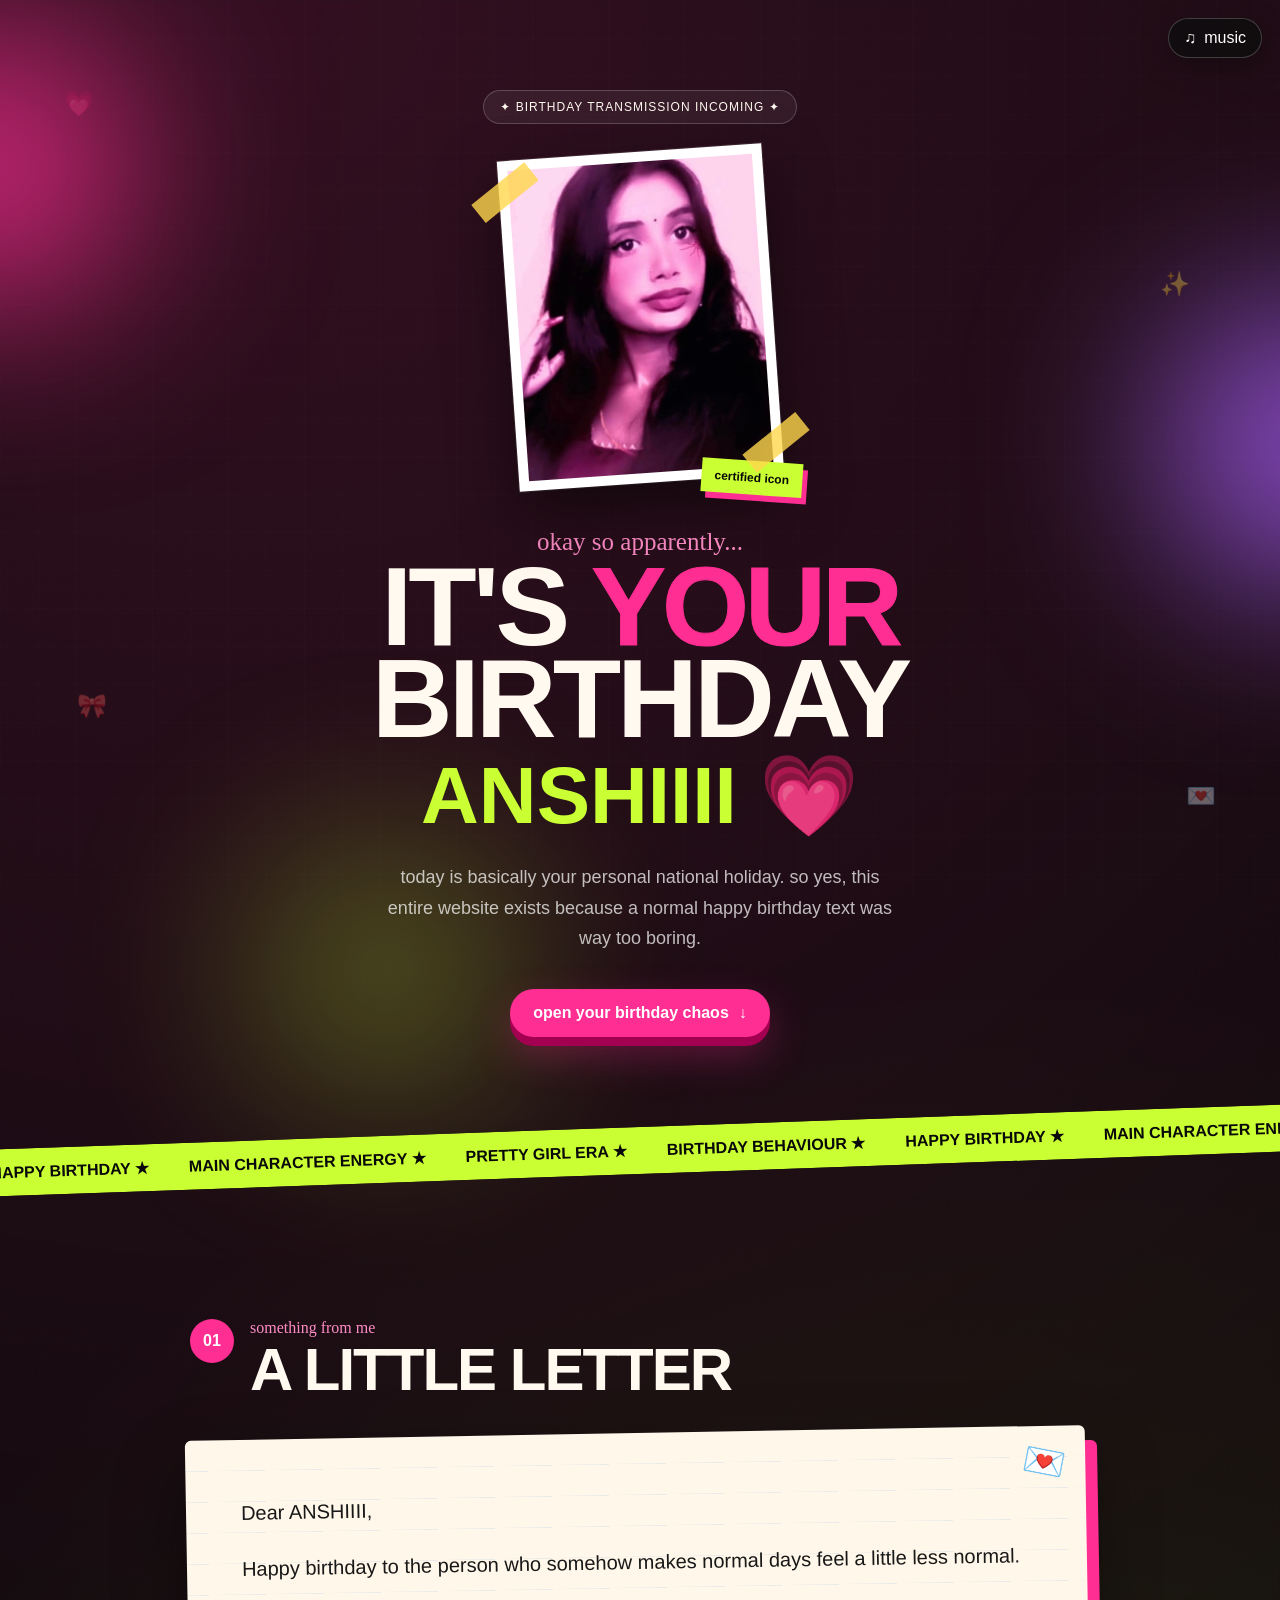
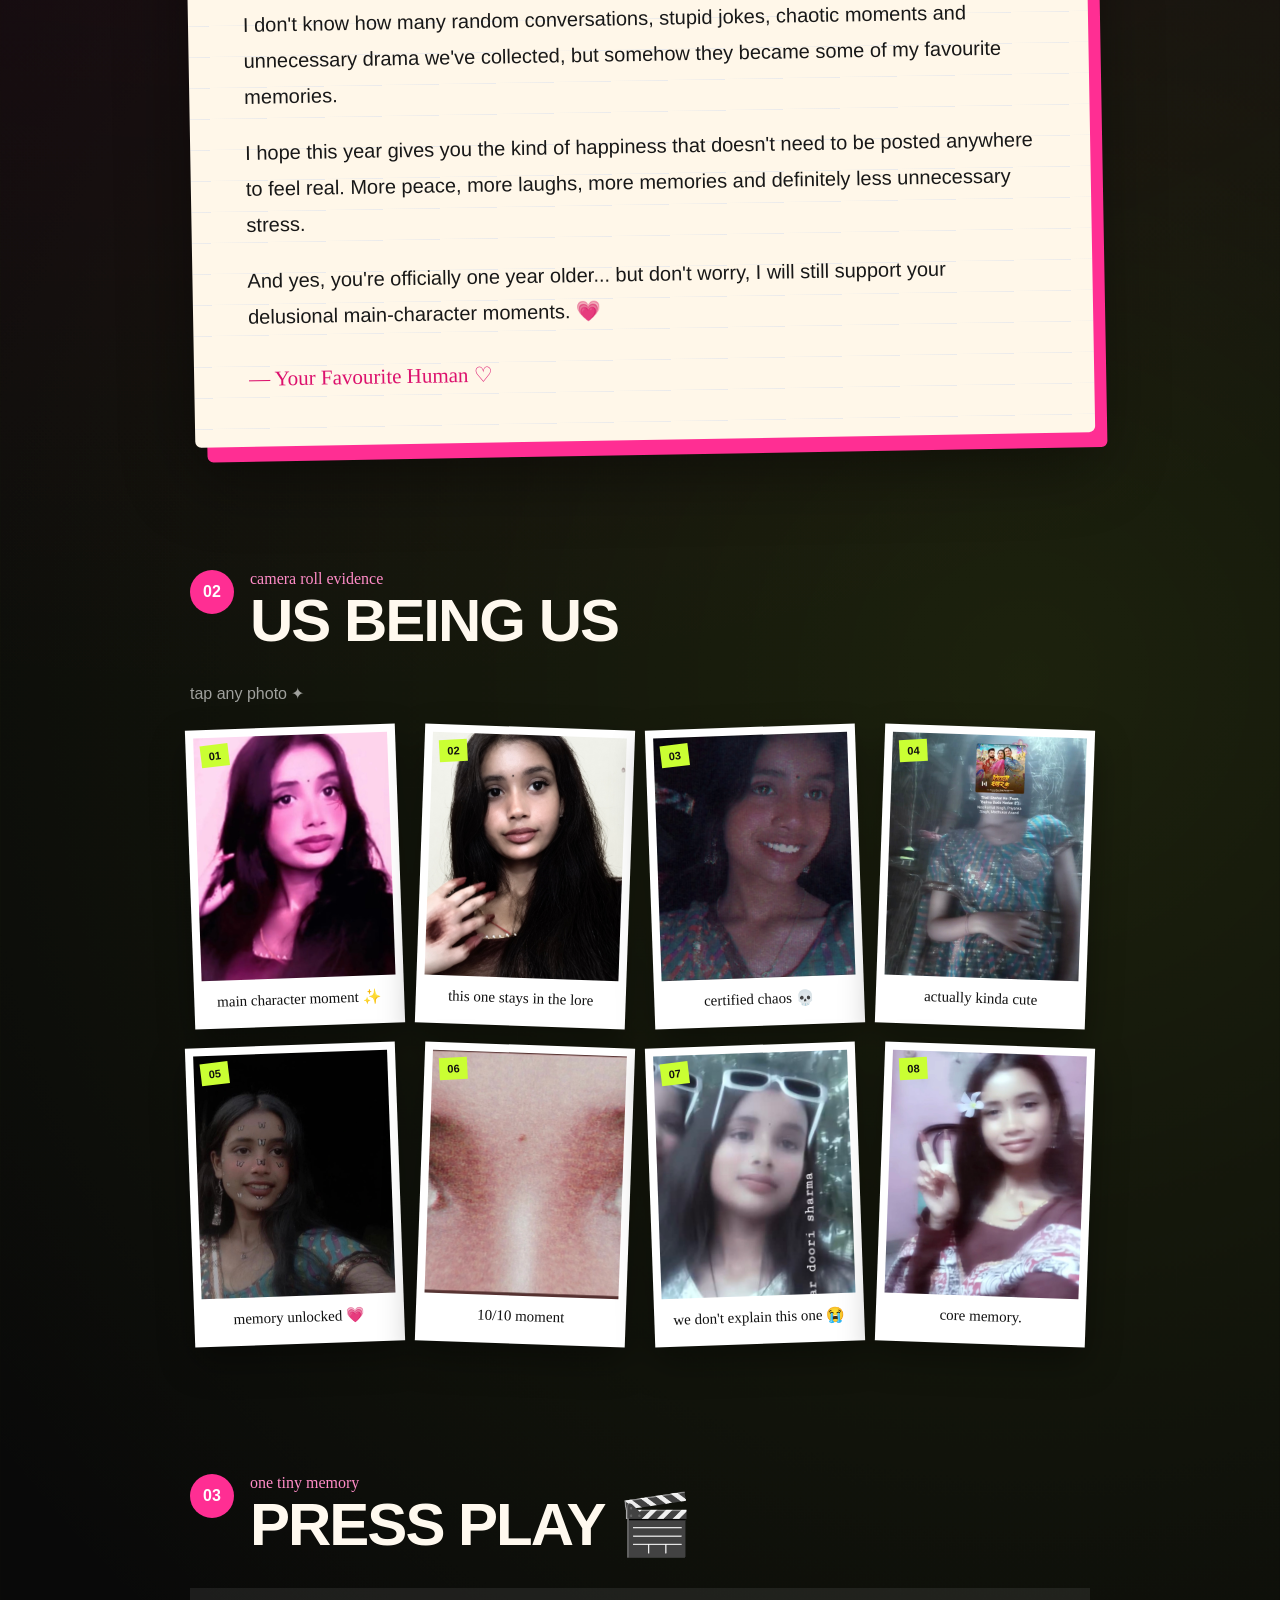
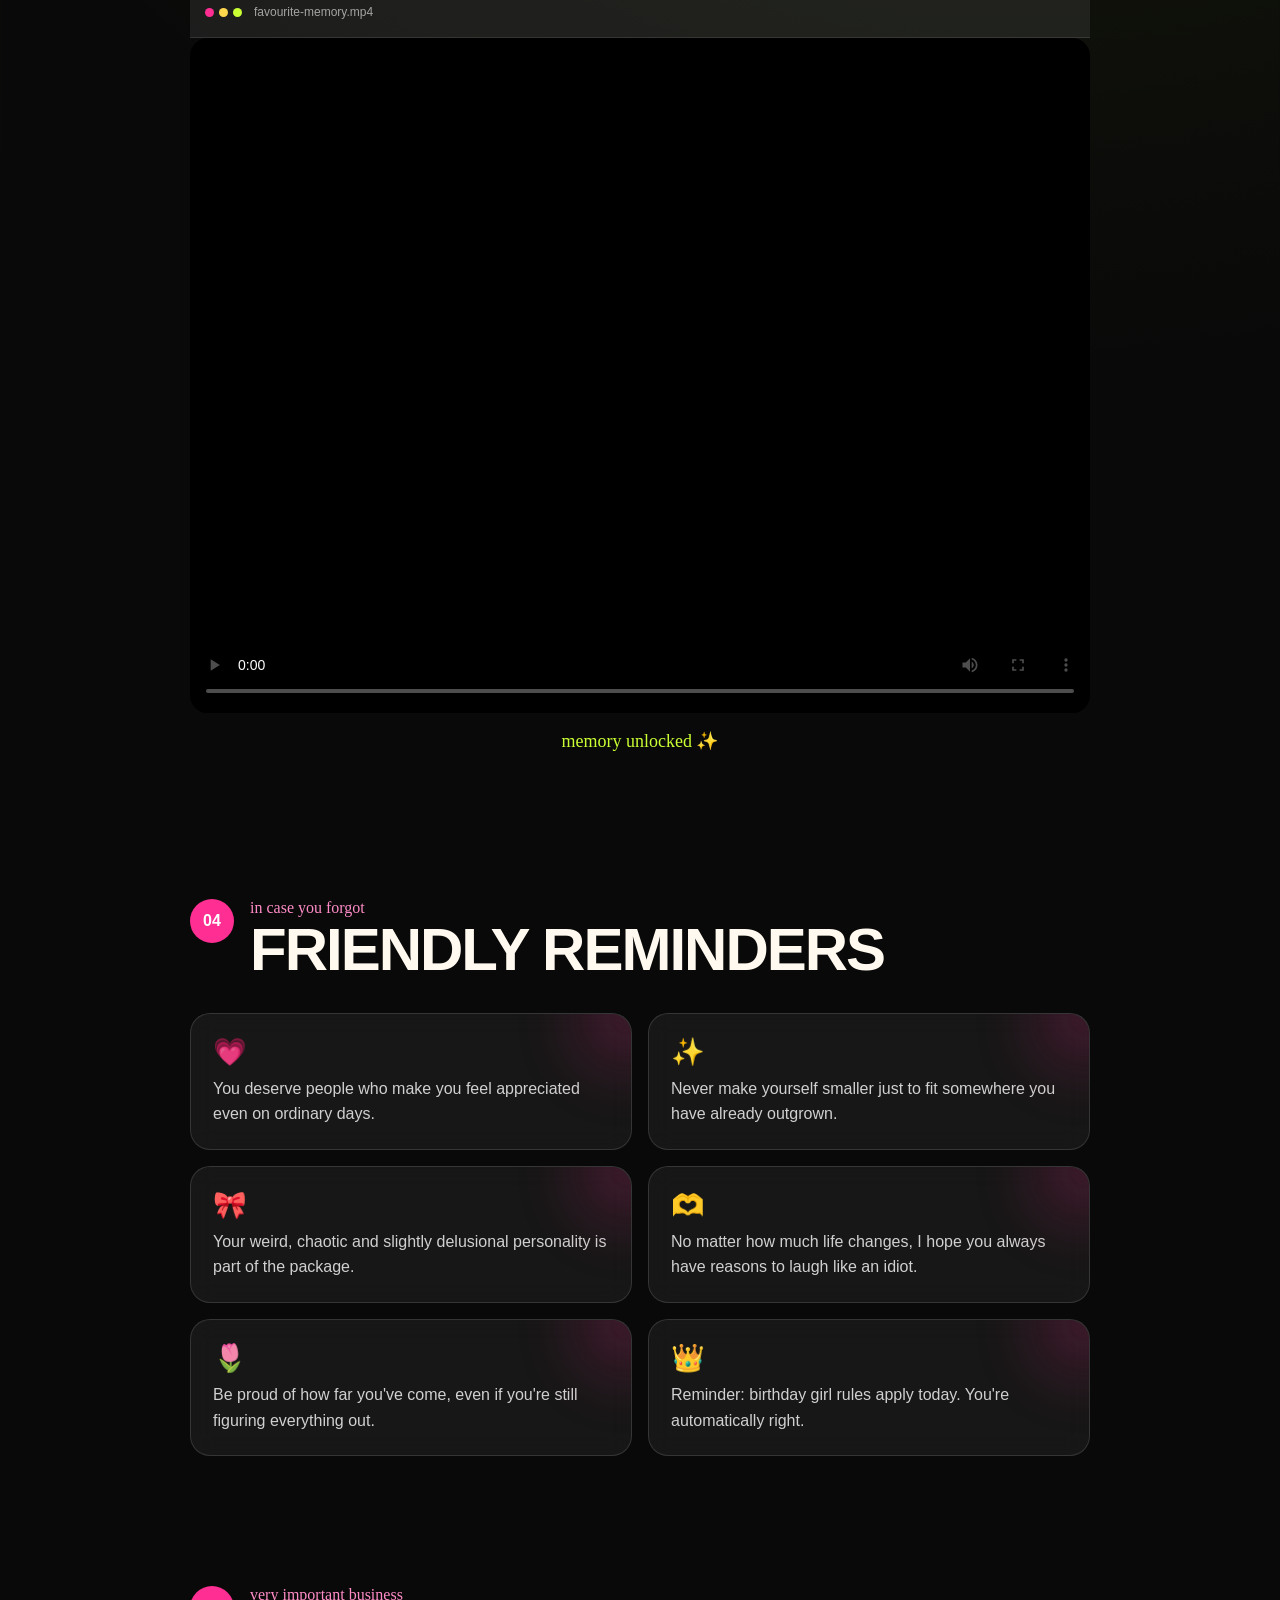
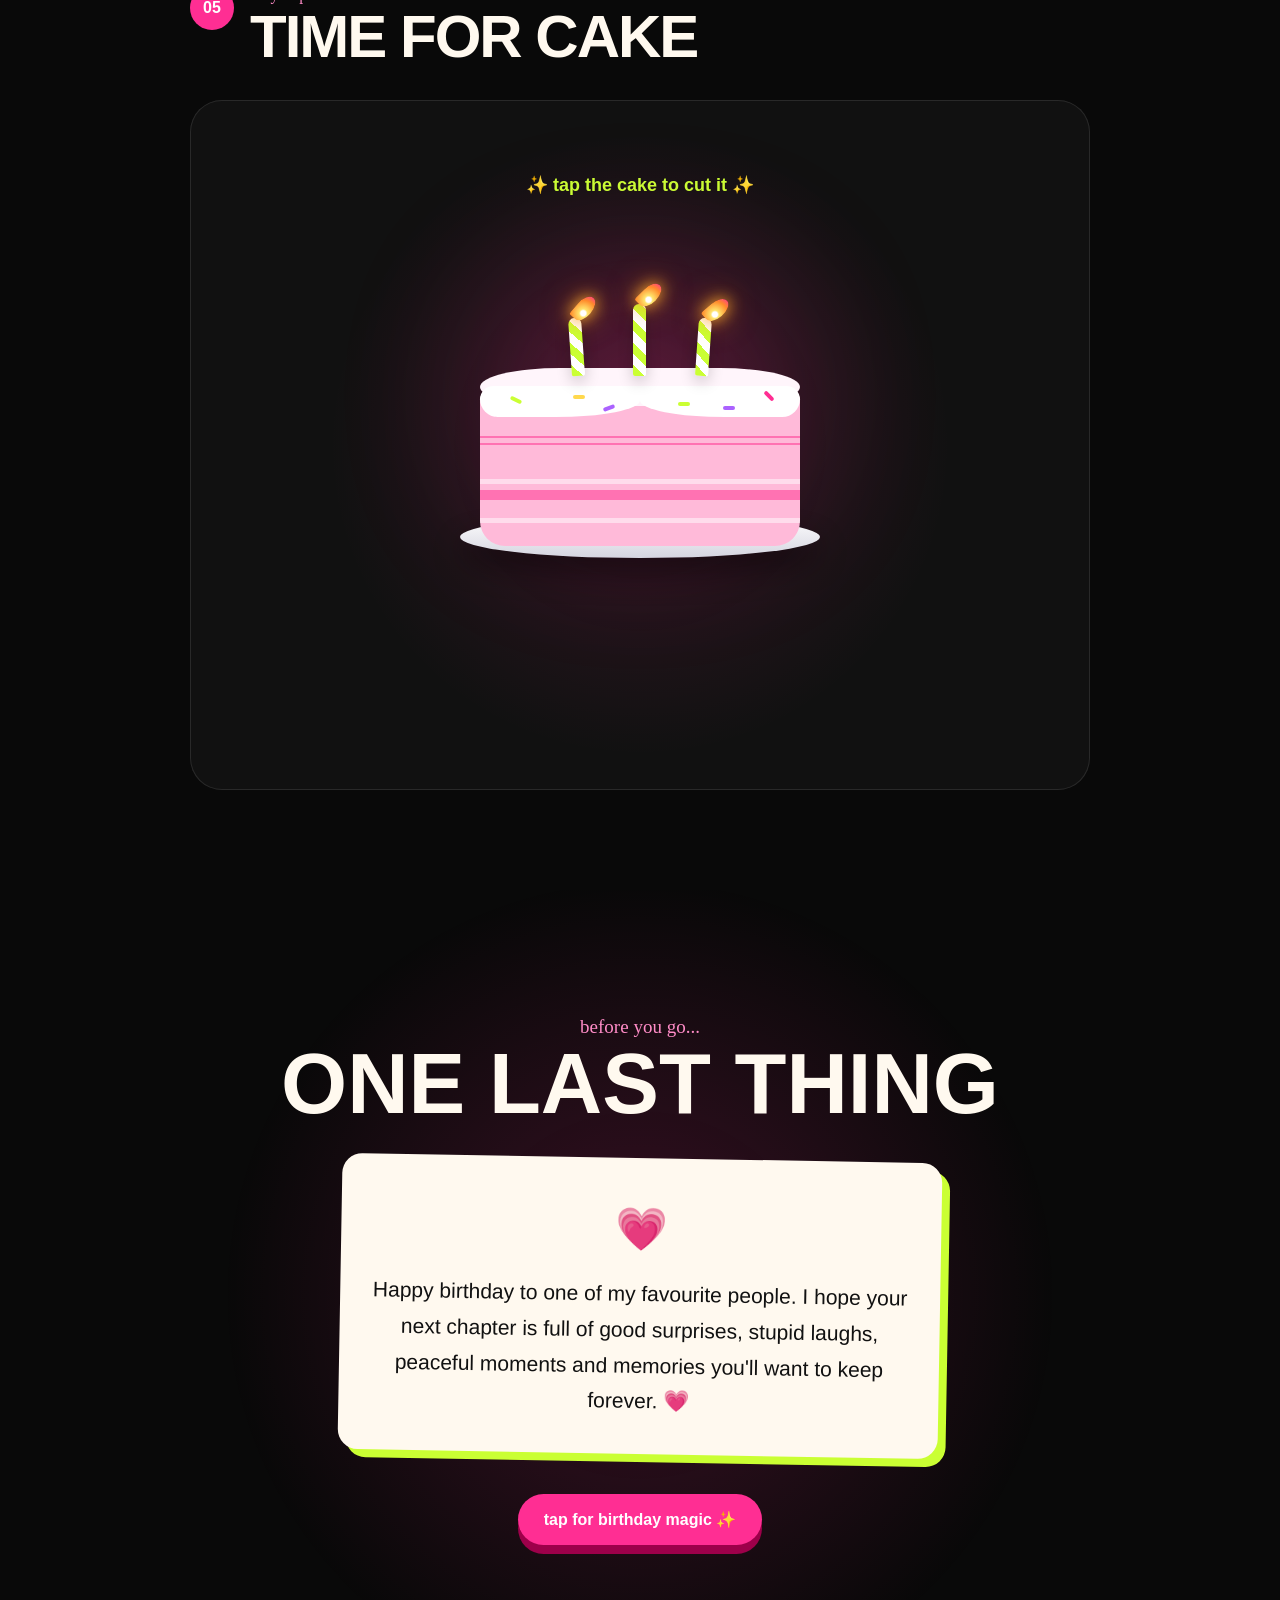
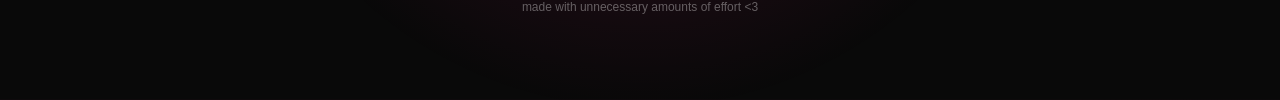
==== commit cc316f6e: "Update index.html" ====
--- a/index.html
+++ b/index.html
@@ -253,8 +253,8 @@
                 poster="images/cover.jpg"
             >
                 <source
-                    src="video/birthday.mp4"
-                    type="video/mp4"
+                    src="bideo.MOV"
+                    type="video/mov"
                 >
 
                 Your browser does not support video.
--- a/style.css
+++ b/style.css
@@ -731,19 +731,20 @@
 VIDEO
 ======================================== */
 
-.video-card {
-    border: 1px solid rgba(255,255,255,.12);
-
-    background: rgba(255,255,255,.06);
-
-    border-radius: 24px;
-
-    overflow: hidden;
-
-    box-shadow:
-        0 25px 60px rgba(0,0,0,.35);
-}
-
+.video-card video {
+    width: min(100%, 380px);
+    aspect-ratio: 9 / 16;
+
+    object-fit: cover;
+
+    background: #000;
+
+    margin: 0 auto;
+
+    display: block;
+
+    border-radius: 18px;
+}
 .video-top {
     min-height: 50px;
 
